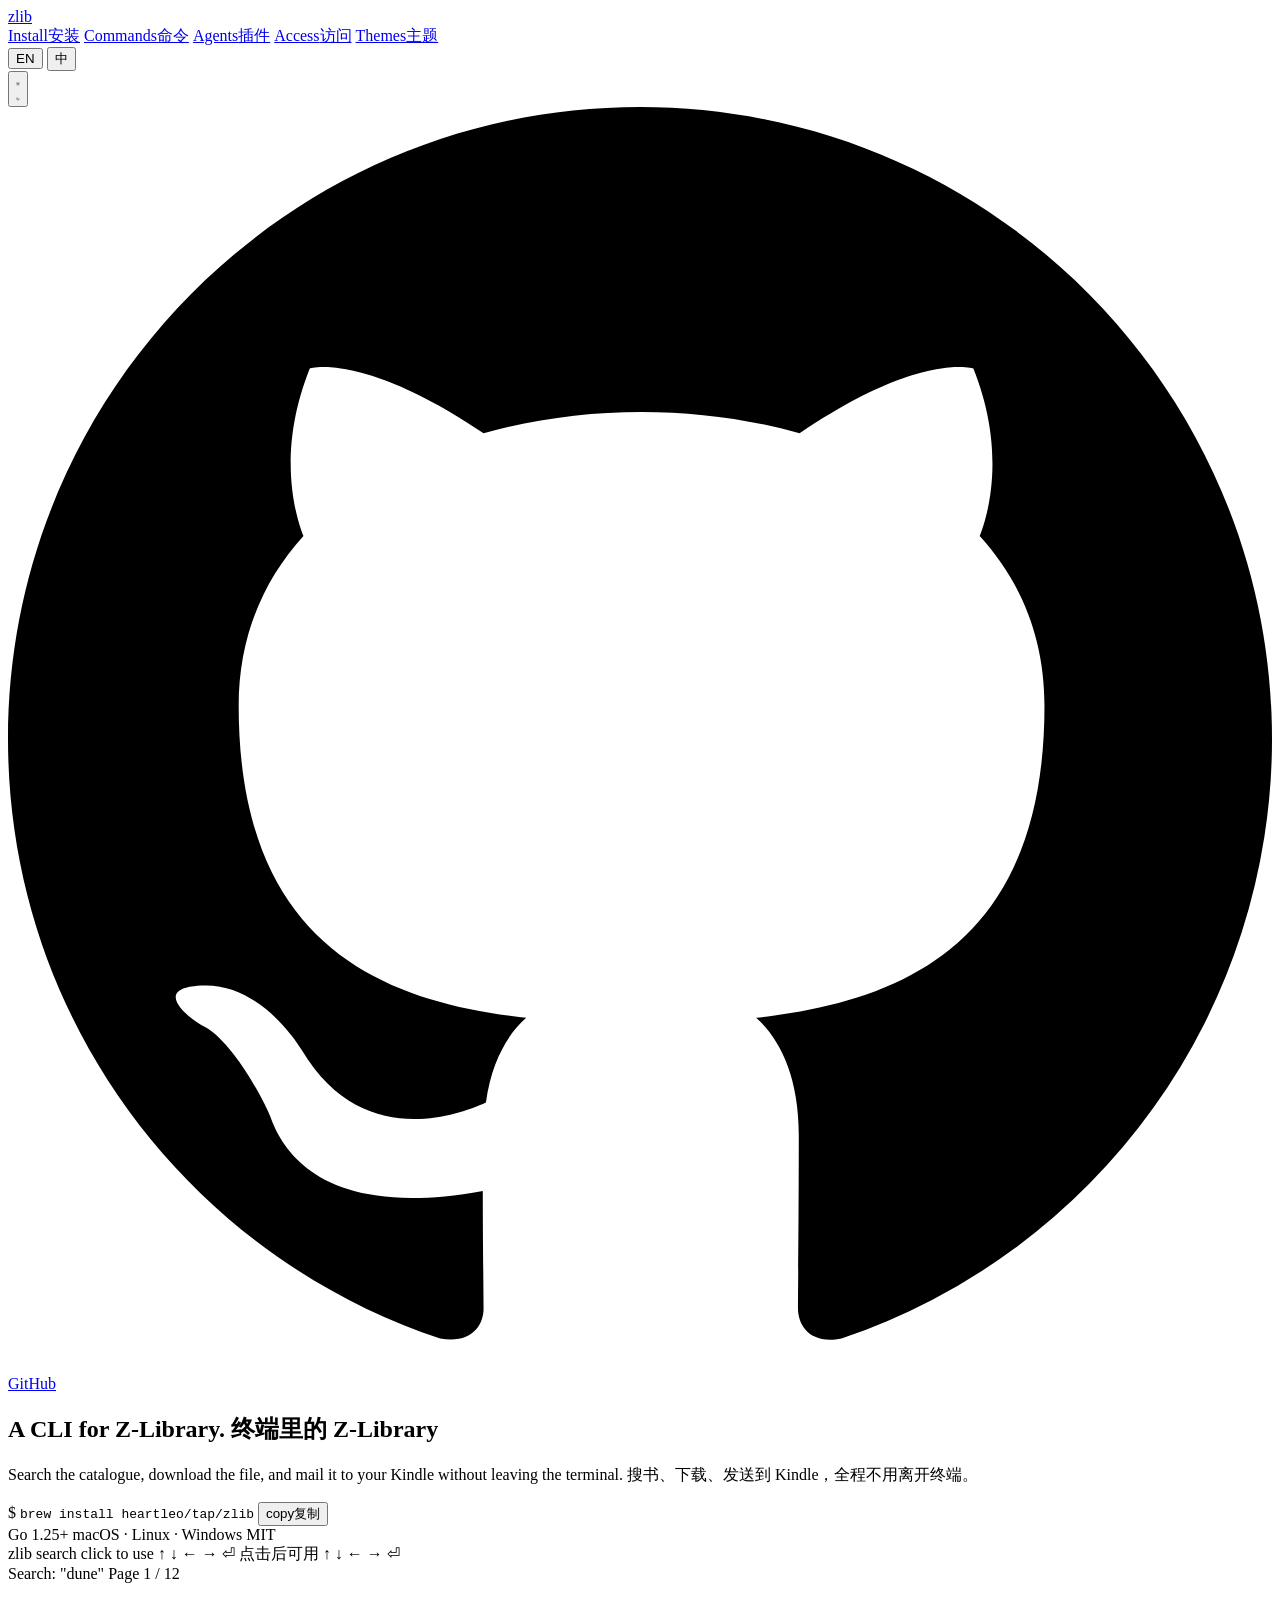
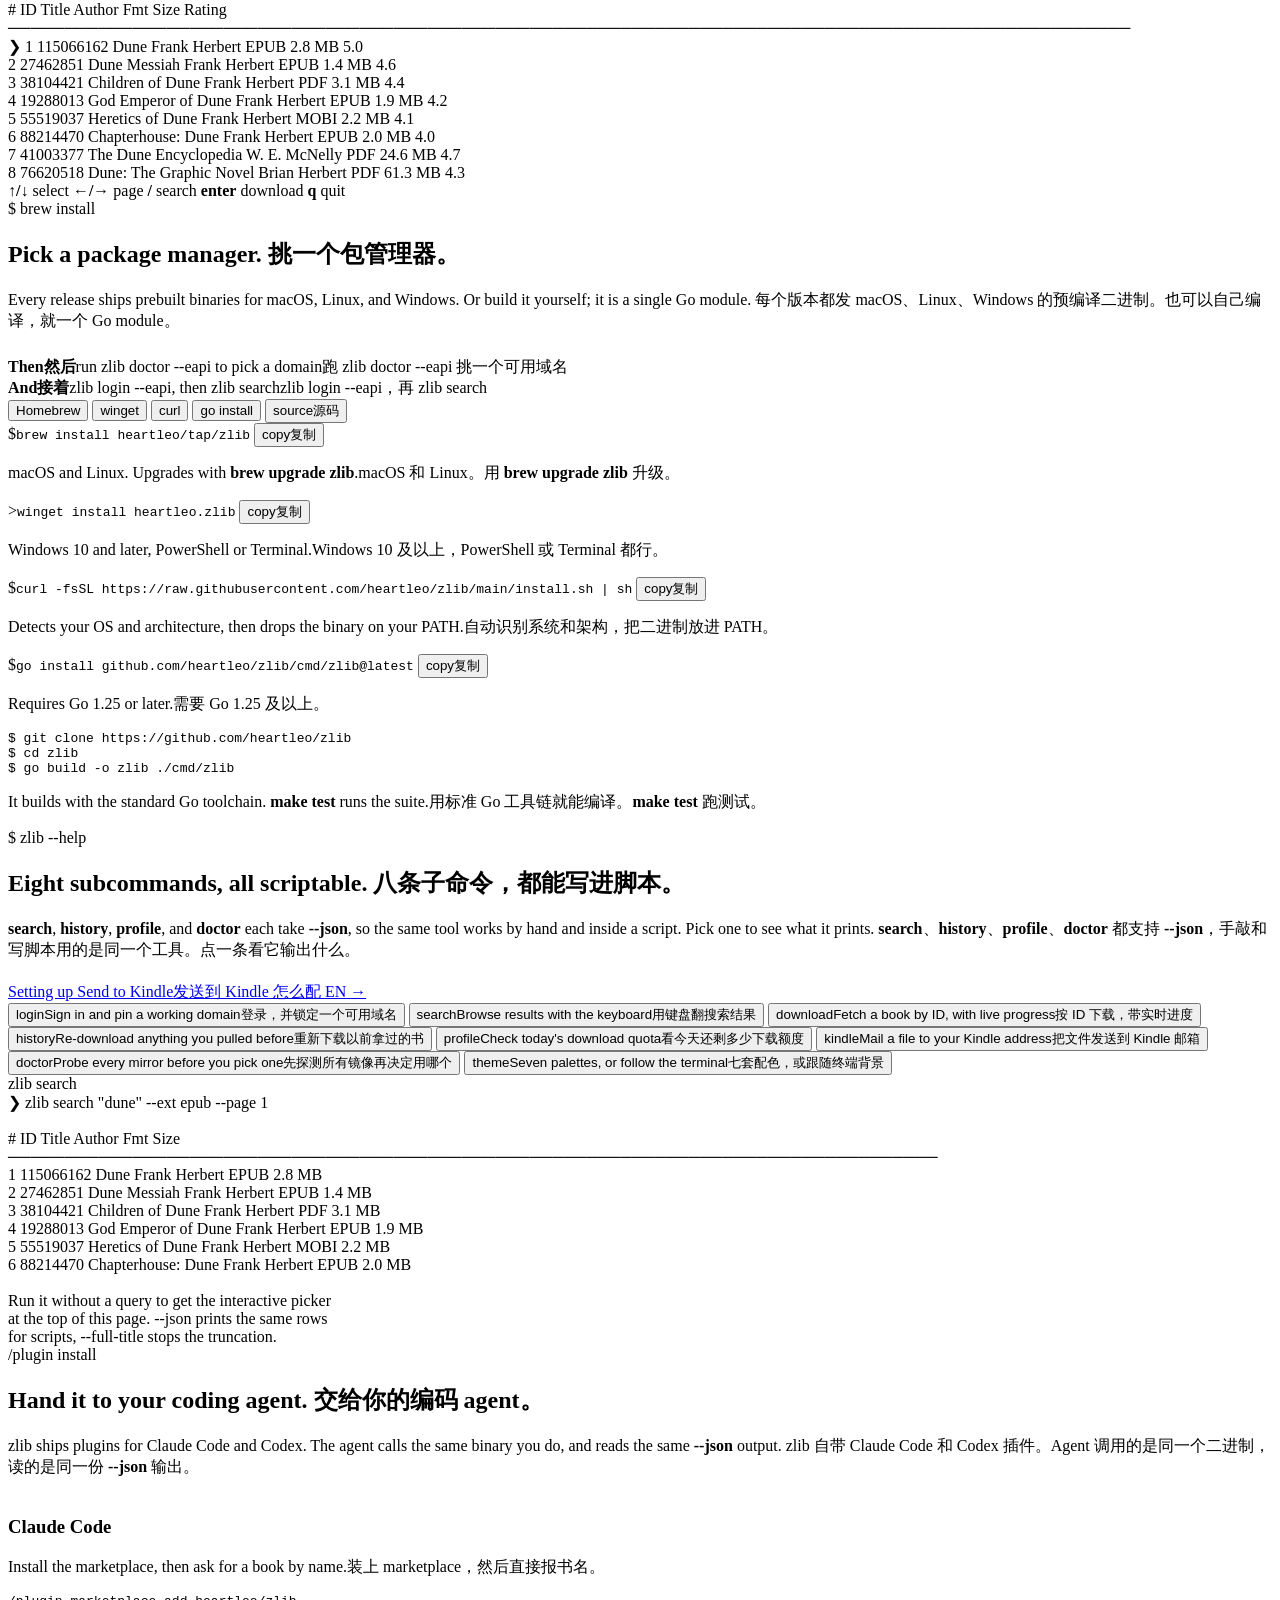
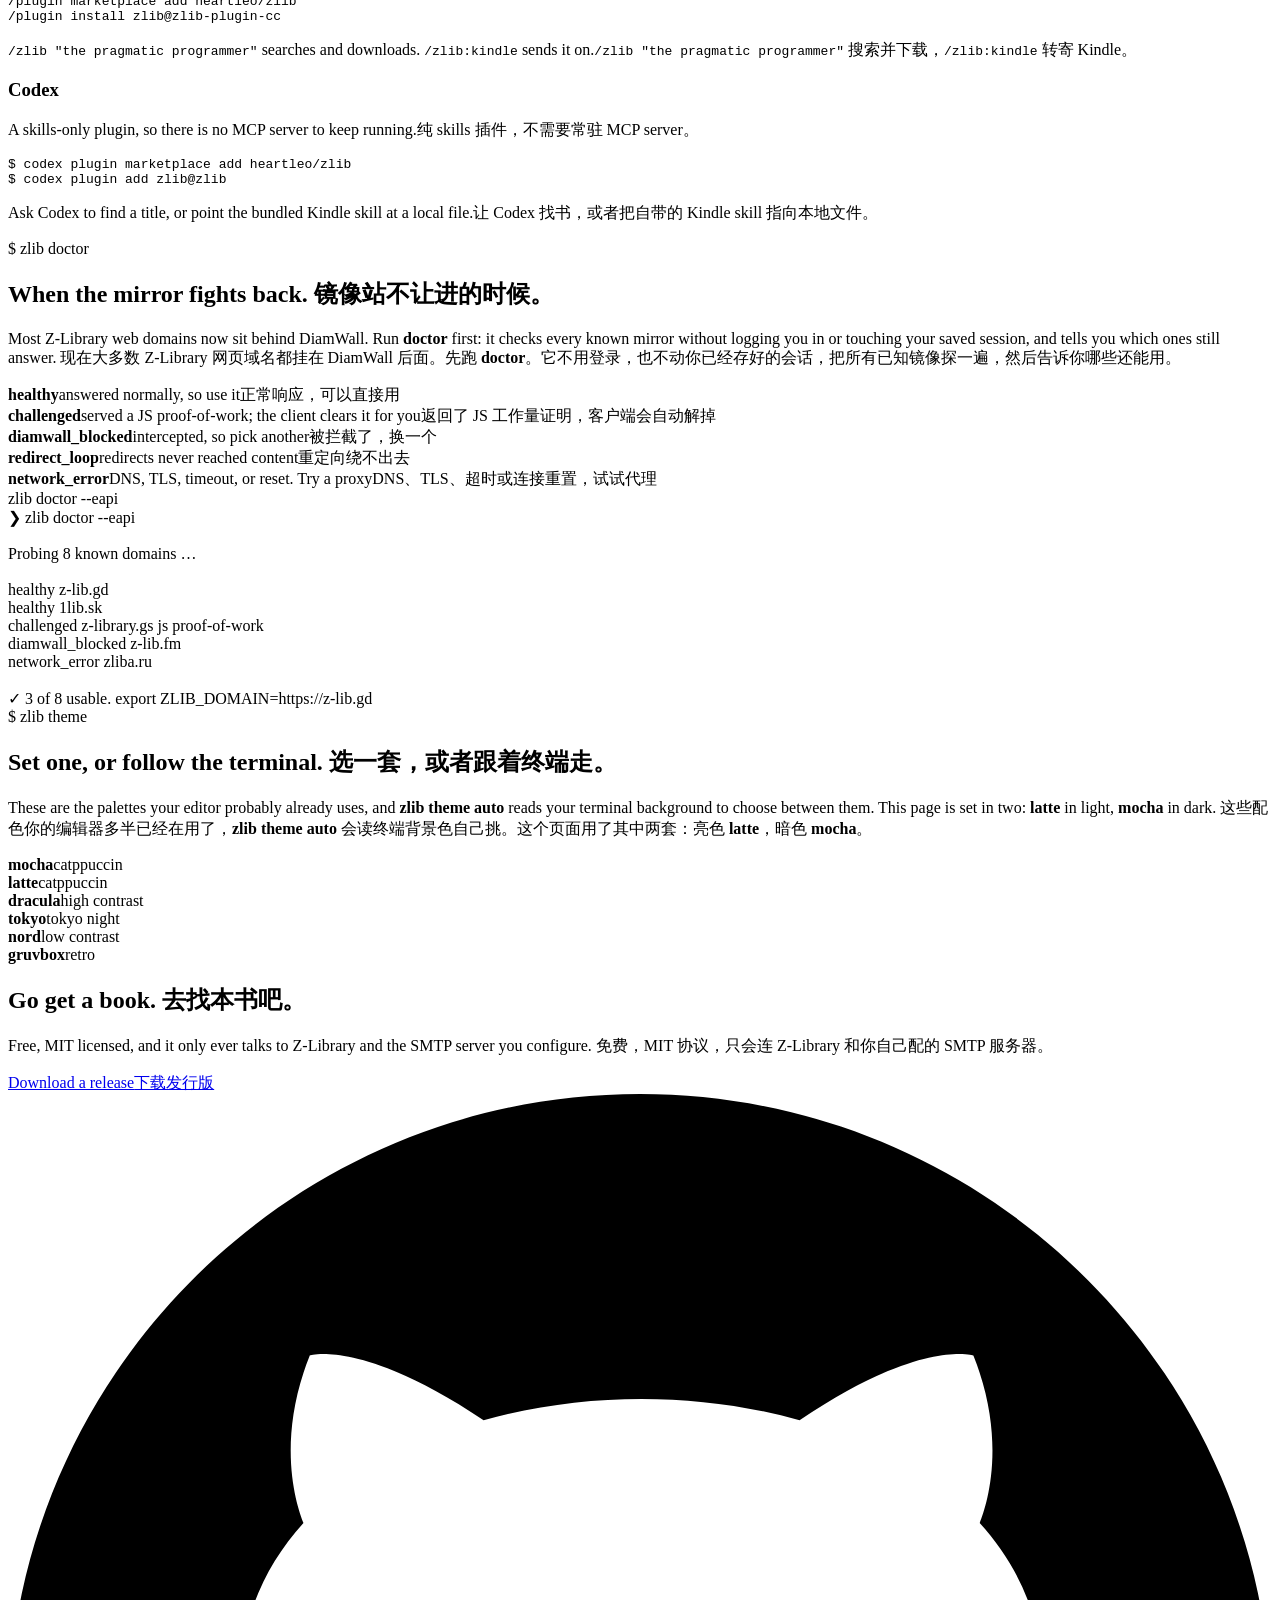
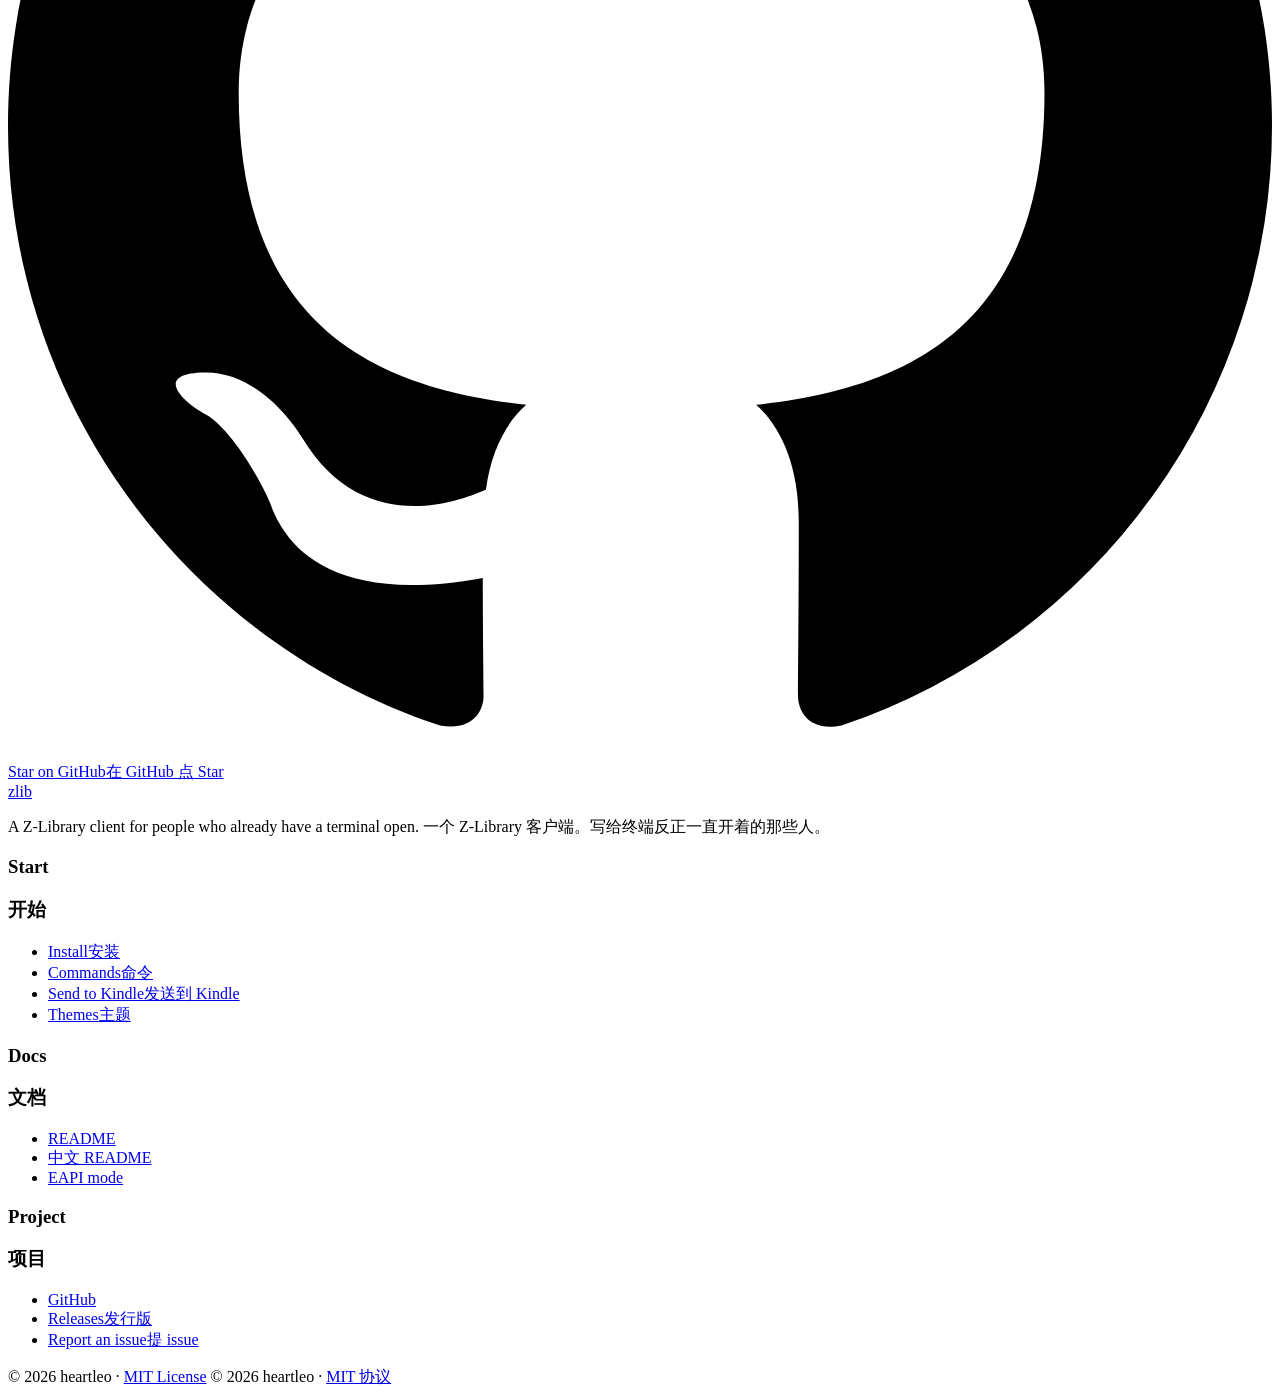
==== site/index.html @ 652c81fa "feat: add landing page and deployment" ====
<!doctype html>
<html lang="en" data-theme="mocha" data-lang="en">
<head>
<meta charset="utf-8">
<meta name="viewport" content="width=device-width, initial-scale=1, viewport-fit=cover">
<title>zlib — a Z-Library CLI for your terminal and AI agents</title>
<meta name="description" content="Search, download, and send books to Kindle from the terminal. An open-source Z-Library client with plugins for Claude Code and Codex.">
<meta name="robots" content="index, follow, max-image-preview:large">
<link rel="canonical" href="https://zlib.heartleo.dev/">
<link rel="alternate" hreflang="en" href="https://zlib.heartleo.dev/">
<link rel="alternate" hreflang="zh-Hans" href="https://zlib.heartleo.dev/zh/">
<link rel="alternate" hreflang="x-default" href="https://zlib.heartleo.dev/">
<meta property="og:type" content="website">
<meta property="og:url" content="https://zlib.heartleo.dev/">
<meta property="og:title" content="zlib — a Z-Library CLI for your terminal and AI agents">
<meta property="og:description" content="Search, download, and send books to Kindle from the terminal, or hand the same binary to Claude Code or Codex.">
<meta property="og:site_name" content="zlib">
<meta property="og:locale" content="en_US">
<meta property="og:locale:alternate" content="zh_CN">
<meta property="og:image" content="https://zlib.heartleo.dev/og.png">
<meta property="og:image:width" content="1200">
<meta property="og:image:height" content="630">
<meta property="og:image:alt" content="zlib, a CLI for Z-Library, showing its interactive search picker in a terminal.">
<meta name="twitter:card" content="summary_large_image">
<meta name="twitter:image" content="https://zlib.heartleo.dev/og.png">
<meta name="theme-color" content="#eff1f5" media="(prefers-color-scheme: light)">
<meta name="theme-color" content="#1e1e2e" media="(prefers-color-scheme: dark)">
<link rel="icon" href="/favicon.svg" type="image/svg+xml">
<script type="application/ld+json">
{
  "@context": "https://schema.org",
  "@type": "SoftwareApplication",
  "name": "zlib",
  "description": "A command-line client for Z-Library. Search the catalogue, download books, and mail them to a Kindle address from the terminal, or drive the same binary from an AI coding agent through the bundled Claude Code and Codex plugins.",
  "url": "https://zlib.heartleo.dev/",
  "applicationCategory": "UtilitiesApplication",
  "applicationSubCategory": "Command Line Utility",
  "operatingSystem": "macOS, Linux, Windows",
  "softwareRequirements": "Go 1.25 or later when building from source",
  "downloadUrl": "https://github.com/heartleo/zlib/releases",
  "codeRepository": "https://github.com/heartleo/zlib",
  "programmingLanguage": "Go",
  "license": "https://github.com/heartleo/zlib/blob/main/LICENSE",
  "isAccessibleForFree": true,
  "offers": { "@type": "Offer", "price": "0", "priceCurrency": "USD" },
  "author": { "@type": "Person", "name": "heartleo", "url": "https://github.com/heartleo" },
  "screenshot": "https://zlib.heartleo.dev/og.png"
}
</script>
<link rel="preconnect" href="https://fonts.googleapis.com">
<link rel="preconnect" href="https://fonts.gstatic.com" crossorigin>
<link href="https://fonts.googleapis.com/css2?family=Literata:opsz,wght@7..72,300;7..72,400;7..72,500;7..72,600;7..72,700&family=JetBrains+Mono:wght@400;500;700&display=swap" rel="stylesheet">
<link rel="stylesheet" href="/style.css">
</head>
<body>

<!-- ── nav ─────────────────────────────────────────────────── -->
<header class="nav">
  <div class="wrap nav-in">
    <a class="brand" href="/">zlib<span class="caret" aria-hidden="true"></span></a>
    <nav class="nav-links" aria-label="Sections">
      <a href="#install" data-i18n="en">Install</a><a href="#install" data-i18n="zh">安装</a>
      <a href="#commands" data-i18n="en">Commands</a><a href="#commands" data-i18n="zh">命令</a>
      <a href="#agents" data-i18n="en">Agents</a><a href="#agents" data-i18n="zh">插件</a>
      <a href="#access" data-i18n="en">Access</a><a href="#access" data-i18n="zh">访问</a>
      <a href="#themes" data-i18n="en">Themes</a><a href="#themes" data-i18n="zh">主题</a>
    </nav>
    <div class="nav-right">
      <div class="seg" role="group" aria-label="Language">
        <button type="button" data-lang-set="en" aria-pressed="true" aria-label="English">EN</button>
        <button type="button" data-lang-set="zh" aria-pressed="false" aria-label="中文">中</button>
      </div>
      <button type="button" class="iconbtn" id="themeToggle" aria-label="Switch to light theme">
        <svg class="i-sun" viewBox="0 0 24 24" fill="none" stroke="currentColor" stroke-width="1.9" stroke-linecap="round" aria-hidden="true"><circle cx="12" cy="12" r="4.2"/><path d="M12 2.6v2.2M12 19.2v2.2M4.05 4.05l1.56 1.56M18.39 18.39l1.56 1.56M2.6 12h2.2M19.2 12h2.2M4.05 19.95l1.56-1.56M18.39 5.61l1.56-1.56"/></svg>
        <svg class="i-moon" viewBox="0 0 24 24" fill="none" stroke="currentColor" stroke-width="1.9" stroke-linecap="round" stroke-linejoin="round" aria-hidden="true"><path d="M20.4 13.6A8.4 8.4 0 1 1 10.4 3.6a6.6 6.6 0 0 0 10 10Z"/></svg>
      </button>
      <a class="ghlink" href="https://github.com/heartleo/zlib" target="_blank" rel="noopener" aria-label="zlib on GitHub">
        <svg viewBox="0 0 16 16" aria-hidden="true"><path d="M8 0C3.58 0 0 3.58 0 8c0 3.54 2.29 6.53 5.47 7.59.4.07.55-.17.55-.38 0-.19-.01-.82-.01-1.49-2.01.37-2.53-.49-2.69-.94-.09-.23-.48-.94-.82-1.13-.28-.15-.68-.52-.01-.53.63-.01 1.08.58 1.23.82.72 1.21 1.87.87 2.33.66.07-.52.28-.87.51-1.07-1.78-.2-3.64-.89-3.64-3.95 0-.87.31-1.59.82-2.15-.08-.2-.36-1.02.08-2.12 0 0 .67-.21 2.2.82.64-.18 1.32-.27 2-.27s1.36.09 2 .27c1.53-1.04 2.2-.82 2.2-.82.44 1.1.16 1.92.08 2.12.51.56.82 1.27.82 2.15 0 3.07-1.87 3.75-3.65 3.95.29.25.54.73.54 1.48 0 1.07-.01 1.93-.01 2.2 0 .21.15.46.55.38A8.01 8.01 0 0 0 16 8c0-4.42-3.58-8-8-8z"/></svg>
        <span class="cnt">GitHub</span>
      </a>
    </div>
  </div>
</header>

<main>

<!-- ── hero ────────────────────────────────────────────────── -->
<section class="wrap hero">
  <div class="hero-grid">
    <div>
      <h1>
        <span data-i18n="en">A CLI for <span class="z">Z&#8209;Library</span>.</span>
        <span data-i18n="zh">终端里的 <span class="z">Z&#8209;Library</span></span>
      </h1>
      <p class="sub">
        <span data-i18n="en">Search the catalogue, download the file, and mail it to your Kindle without leaving the terminal.</span>
        <span data-i18n="zh">搜书、下载、发送到 Kindle，全程不用离开终端。</span>
      </p>

      <div class="cmdline">
        <span class="p" aria-hidden="true">$</span>
        <code id="heroCmd">brew install heartleo/tap/zlib</code>
        <button class="copy" type="button" data-copy="brew install heartleo/tap/zlib">
          <span data-i18n="en">copy</span><span data-i18n="zh">复制</span>
        </button>
      </div>

      <div class="meta">
        <span><i></i>Go 1.25+</span>
        <span><i></i>macOS · Linux · Windows</span>
        <span><i></i>MIT</span>
      </div>
    </div>

    <!-- signature: a working replica of `zlib search` -->
    <div class="term" id="picker" tabindex="0" role="application"
         aria-label="Interactive replica of the zlib search picker. Use arrow keys to browse, Enter to download.">
      <div class="term-bar">
        <span class="dot" style="background:var(--t-red)"></span>
        <span class="dot" style="background:var(--t-yellow)"></span>
        <span class="dot" style="background:var(--t-green)"></span>
        <span class="term-title">zlib search</span>
        <span class="term-hint" id="pickerHint">
          <span data-i18n="en">click to use ↑ ↓ ← → ⏎</span>
          <span data-i18n="zh">点击后可用 ↑ ↓ ← → ⏎</span>
        </span>
      </div>
      <div class="term-body">
        <div id="pickerOut"></div>
      </div>
    </div>
  </div>
</section>

<!-- ── install ─────────────────────────────────────────────── -->
<section class="wrap band" id="install">
  <div class="install-grid">
    <div>
      <div class="eyebrow">$ brew install</div>
      <h2 class="sec">
        <span data-i18n="en">Pick a package manager.</span>
        <span data-i18n="zh">挑一个包管理器。</span>
      </h2>
      <p class="lede">
        <span data-i18n="en">Every release ships prebuilt binaries for macOS, Linux, and Windows. Or build it yourself; it is a single Go module.</span>
        <span data-i18n="zh">每个版本都发 macOS、Linux、Windows 的预编译二进制。也可以自己编译，就一个 Go module。</span>
      </p>
      <div class="status-key next" style="margin-top:1.6rem">
        <div><b data-i18n="en">Then</b><b data-i18n="zh">然后</b><span data-i18n="en">run <span style="color:var(--accent)">zlib doctor --eapi</span> to pick a domain</span><span data-i18n="zh">跑 <span style="color:var(--accent)">zlib doctor --eapi</span> 挑一个可用域名</span></div>
        <div><b data-i18n="en">And</b><b data-i18n="zh">接着</b><span data-i18n="en"><span style="color:var(--accent)">zlib login --eapi</span>, then <span style="color:var(--accent)">zlib search</span></span><span data-i18n="zh"><span style="color:var(--accent)">zlib login --eapi</span>，再 <span style="color:var(--accent)">zlib search</span></span></div>
      </div>
    </div>

    <div>
      <div class="tabs" role="tablist" aria-label="Install method">
        <button type="button" role="tab" aria-selected="true" data-inst="brew">Homebrew</button>
        <button type="button" role="tab" aria-selected="false" data-inst="winget">winget</button>
        <button type="button" role="tab" aria-selected="false" data-inst="curl">curl</button>
        <button type="button" role="tab" aria-selected="false" data-inst="go">go install</button>
        <button type="button" role="tab" aria-selected="false" data-inst="src"><span data-i18n="en">source</span><span data-i18n="zh">源码</span></button>
      </div>

      <div class="pane on" data-pane="brew">
        <div class="cmdline" style="max-width:none">
          <span class="p">$</span><code>brew install heartleo/tap/zlib</code>
          <button class="copy" type="button" data-copy="brew install heartleo/tap/zlib"><span data-i18n="en">copy</span><span data-i18n="zh">复制</span></button>
        </div>
        <p class="note"><span data-i18n="en">macOS and Linux. Upgrades with <b>brew upgrade zlib</b>.</span><span data-i18n="zh">macOS 和 Linux。用 <b>brew upgrade zlib</b> 升级。</span></p>
      </div>
      <div class="pane" data-pane="winget">
        <div class="cmdline" style="max-width:none">
          <span class="p">&gt;</span><code>winget install heartleo.zlib</code>
          <button class="copy" type="button" data-copy="winget install heartleo.zlib"><span data-i18n="en">copy</span><span data-i18n="zh">复制</span></button>
        </div>
        <p class="note"><span data-i18n="en">Windows 10 and later, PowerShell or Terminal.</span><span data-i18n="zh">Windows 10 及以上，PowerShell 或 Terminal 都行。</span></p>
      </div>
      <div class="pane" data-pane="curl">
        <div class="cmdline" style="max-width:none">
          <span class="p">$</span><code>curl -fsSL https://raw.githubusercontent.com/heartleo/zlib/main/install.sh | sh</code>
          <button class="copy" type="button" data-copy="curl -fsSL https://raw.githubusercontent.com/heartleo/zlib/main/install.sh | sh"><span data-i18n="en">copy</span><span data-i18n="zh">复制</span></button>
        </div>
        <p class="note"><span data-i18n="en">Detects your OS and architecture, then drops the binary on your PATH.</span><span data-i18n="zh">自动识别系统和架构，把二进制放进 PATH。</span></p>
      </div>
      <div class="pane" data-pane="go">
        <div class="cmdline" style="max-width:none">
          <span class="p">$</span><code>go install github.com/heartleo/zlib/cmd/zlib@latest</code>
          <button class="copy" type="button" data-copy="go install github.com/heartleo/zlib/cmd/zlib@latest"><span data-i18n="en">copy</span><span data-i18n="zh">复制</span></button>
        </div>
        <p class="note"><span data-i18n="en">Requires Go 1.25 or later.</span><span data-i18n="zh">需要 Go 1.25 及以上。</span></p>
      </div>
      <div class="pane" data-pane="src">
        <div class="card" style="padding:0;box-shadow:none;border:0">
          <pre><span class="p">$</span> git clone https://github.com/heartleo/zlib
<span class="p">$</span> cd zlib
<span class="p">$</span> go build -o zlib ./cmd/zlib</pre>
        </div>
        <p class="note"><span data-i18n="en">It builds with the standard Go toolchain. <b>make test</b> runs the suite.</span><span data-i18n="zh">用标准 Go 工具链就能编译。<b>make test</b> 跑测试。</span></p>
      </div>
    </div>
  </div>
</section>

<!-- ── commands ────────────────────────────────────────────── -->
<section class="wrap band" id="commands">
  <div class="eyebrow">$ zlib --help</div>
  <h2 class="sec">
    <span data-i18n="en">Eight subcommands, all scriptable.</span>
    <span data-i18n="zh">八条子命令，都能写进脚本。</span>
  </h2>
  <p class="lede" style="margin-bottom:1.3rem">
    <span data-i18n="en"><b class="mono">search</b>, <b class="mono">history</b>, <b class="mono">profile</b>, and <b class="mono">doctor</b> each take <b class="mono">--json</b>, so the same tool works by hand and inside a script. Pick one to see what it prints.</span>
    <span data-i18n="zh"><b class="mono">search</b>、<b class="mono">history</b>、<b class="mono">profile</b>、<b class="mono">doctor</b> 都支持 <b class="mono">--json</b>，手敲和写脚本用的是同一个工具。点一条看它输出什么。</span>
  </p>
  <a class="pill-link" href="/send-to-kindle/" style="margin-bottom:2.6rem">
    <span data-i18n="en">Setting up Send to Kindle</span><span data-i18n="zh">发送到 Kindle 怎么配</span>
    <span class="en-badge" data-i18n="zh">EN</span>
    <span class="arw" aria-hidden="true">→</span>
  </a>

  <div class="cmd-grid">
    <div class="cmd-list" role="tablist" aria-label="Commands">
      <button type="button" role="tab" aria-selected="false" data-cmd="login"><span class="k">login</span><span class="d"><span data-i18n="en">Sign in and pin a working domain</span><span data-i18n="zh">登录，并锁定一个可用域名</span></span></button>
      <button type="button" role="tab" aria-selected="true" data-cmd="search"><span class="k">search</span><span class="d"><span data-i18n="en">Browse results with the keyboard</span><span data-i18n="zh">用键盘翻搜索结果</span></span></button>
      <button type="button" role="tab" aria-selected="false" data-cmd="download"><span class="k">download</span><span class="d"><span data-i18n="en">Fetch a book by ID, with live progress</span><span data-i18n="zh">按 ID 下载，带实时进度</span></span></button>
      <button type="button" role="tab" aria-selected="false" data-cmd="history"><span class="k">history</span><span class="d"><span data-i18n="en">Re-download anything you pulled before</span><span data-i18n="zh">重新下载以前拿过的书</span></span></button>
      <button type="button" role="tab" aria-selected="false" data-cmd="profile"><span class="k">profile</span><span class="d"><span data-i18n="en">Check today's download quota</span><span data-i18n="zh">看今天还剩多少下载额度</span></span></button>
      <button type="button" role="tab" aria-selected="false" data-cmd="kindle"><span class="k">kindle</span><span class="d"><span data-i18n="en">Mail a file to your Kindle address</span><span data-i18n="zh">把文件发送到 Kindle 邮箱</span></span></button>
      <button type="button" role="tab" aria-selected="false" data-cmd="doctor"><span class="k">doctor</span><span class="d"><span data-i18n="en">Probe every mirror before you pick one</span><span data-i18n="zh">先探测所有镜像再决定用哪个</span></span></button>
      <button type="button" role="tab" aria-selected="false" data-cmd="theme"><span class="k">theme</span><span class="d"><span data-i18n="en">Seven palettes, or follow the terminal</span><span data-i18n="zh">七套配色，或跟随终端背景</span></span></button>
    </div>

    <div class="term">
      <div class="term-bar">
        <span class="dot" style="background:var(--t-red)"></span>
        <span class="dot" style="background:var(--t-yellow)"></span>
        <span class="dot" style="background:var(--t-green)"></span>
        <span class="term-title" id="cmdTitle">zlib search</span>
      </div>
      <div class="term-body" id="cmdOut"></div>
    </div>
  </div>
</section>

<!-- ── agents ──────────────────────────────────────────────── -->
<section class="wrap band" id="agents">
  <div class="eyebrow">/plugin install</div>
  <h2 class="sec">
    <span data-i18n="en">Hand it to your coding agent.</span>
    <span data-i18n="zh">交给你的编码 agent。</span>
  </h2>
  <p class="lede" style="margin-bottom:2.4rem">
    <span data-i18n="en">zlib ships plugins for Claude Code and Codex. The agent calls the same binary you do, and reads the same <b class="mono">--json</b> output.</span>
    <span data-i18n="zh">zlib 自带 Claude Code 和 Codex 插件。Agent 调用的是同一个二进制，读的是同一份 <b class="mono">--json</b> 输出。</span>
  </p>
  <div class="two">
    <div class="card">
      <h3>Claude Code</h3>
      <p><span data-i18n="en">Install the marketplace, then ask for a book by name.</span><span data-i18n="zh">装上 marketplace，然后直接报书名。</span></p>
      <pre><span class="p">/</span>plugin marketplace add heartleo/zlib
<span class="p">/</span>plugin install zlib@zlib-plugin-cc</pre>
      <p class="after"><span data-i18n="en"><code>/zlib "the pragmatic programmer"</code> searches and downloads. <code>/zlib:kindle</code> sends it on.</span><span data-i18n="zh"><code>/zlib "the pragmatic programmer"</code> 搜索并下载，<code>/zlib:kindle</code> 转寄 Kindle。</span></p>
    </div>
    <div class="card">
      <h3>Codex</h3>
      <p><span data-i18n="en">A skills-only plugin, so there is no MCP server to keep running.</span><span data-i18n="zh">纯 skills 插件，不需要常驻 MCP server。</span></p>
      <pre><span class="p">$</span> codex plugin marketplace add heartleo/zlib
<span class="p">$</span> codex plugin add zlib@zlib</pre>
      <p class="after"><span data-i18n="en">Ask Codex to find a title, or point the bundled Kindle skill at a local file.</span><span data-i18n="zh">让 Codex 找书，或者把自带的 Kindle skill 指向本地文件。</span></p>
    </div>
  </div>
</section>

<!-- ── access ──────────────────────────────────────────────── -->
<section class="wrap band" id="access">
  <div class="access">
    <div>
      <div class="eyebrow">$ zlib doctor</div>
      <h2 class="sec">
        <span data-i18n="en">When the mirror fights back.</span>
        <span data-i18n="zh">镜像站不让进的时候。</span>
      </h2>
      <p class="lede">
        <span data-i18n="en">Most Z-Library web domains now sit behind DiamWall. Run <b class="mono">doctor</b> first: it checks every known mirror without logging you in or touching your saved session, and tells you which ones still answer.</span>
        <span data-i18n="zh">现在大多数 Z-Library 网页域名都挂在 DiamWall 后面。先跑 <b class="mono">doctor</b>。它不用登录，也不动你已经存好的会话，把所有已知镜像探一遍，然后告诉你哪些还能用。</span>
      </p>
      <div class="status-key">
        <div><b class="ok">healthy</b><span data-i18n="en">answered normally, so use it</span><span data-i18n="zh">正常响应，可以直接用</span></div>
        <div><b class="warn">challenged</b><span data-i18n="en">served a JS proof-of-work; the client clears it for you</span><span data-i18n="zh">返回了 JS 工作量证明，客户端会自动解掉</span></div>
        <div><b class="bad">diamwall_blocked</b><span data-i18n="en">intercepted, so pick another</span><span data-i18n="zh">被拦截了，换一个</span></div>
        <div><b class="bad">redirect_loop</b><span data-i18n="en">redirects never reached content</span><span data-i18n="zh">重定向绕不出去</span></div>
        <div><b class="bad">network_error</b><span data-i18n="en">DNS, TLS, timeout, or reset. Try a proxy</span><span data-i18n="zh">DNS、TLS、超时或连接重置，试试代理</span></div>
      </div>
    </div>
    <div class="term">
      <div class="term-bar">
        <span class="dot" style="background:var(--t-red)"></span>
        <span class="dot" style="background:var(--t-yellow)"></span>
        <span class="dot" style="background:var(--t-green)"></span>
        <span class="term-title">zlib doctor --eapi</span>
      </div>
      <div class="term-body" id="doctorOut"></div>
    </div>
  </div>
</section>

<!-- ── themes ──────────────────────────────────────────────── -->
<section class="wrap band" id="themes">
  <div class="eyebrow">$ zlib theme</div>
  <h2 class="sec">
    <span data-i18n="en">Set one, or follow the terminal.</span>
    <span data-i18n="zh">选一套，或者跟着终端走。</span>
  </h2>
  <p class="lede">
    <span data-i18n="en">These are the palettes your editor probably already uses, and <b class="mono">zlib theme auto</b> reads your terminal background to choose between them. This page is set in two: <b class="mono">latte</b> in light, <b class="mono">mocha</b> in dark.</span>
    <span data-i18n="zh">这些配色你的编辑器多半已经在用了，<b class="mono">zlib theme auto</b> 会读终端背景色自己挑。这个页面用了其中两套：亮色 <b class="mono">latte</b>，暗色 <b class="mono">mocha</b>。</span>
  </p>
  <div class="swatches" id="swatches"></div>
</section>

</main>

<!-- ── cta ─────────────────────────────────────────────────── -->
<section class="wrap cta">
  <h2>
    <span data-i18n="en">Go get a book.</span>
    <span data-i18n="zh">去找本书吧。</span>
  </h2>
  <p>
    <span data-i18n="en">Free, MIT licensed, and it only ever talks to Z-Library and the SMTP server you configure.</span>
    <span data-i18n="zh">免费，MIT 协议，只会连 Z-Library 和你自己配的 SMTP 服务器。</span>
  </p>
  <div class="btns">
    <a class="btn pri" href="https://github.com/heartleo/zlib/releases/latest" target="_blank" rel="noopener">
      <span data-i18n="en">Download a release</span><span data-i18n="zh">下载发行版</span>
    </a>
    <a class="btn" href="https://github.com/heartleo/zlib" target="_blank" rel="noopener">
      <svg viewBox="0 0 16 16" aria-hidden="true"><path d="M8 0C3.58 0 0 3.58 0 8c0 3.54 2.29 6.53 5.47 7.59.4.07.55-.17.55-.38 0-.19-.01-.82-.01-1.49-2.01.37-2.53-.49-2.69-.94-.09-.23-.48-.94-.82-1.13-.28-.15-.68-.52-.01-.53.63-.01 1.08.58 1.23.82.72 1.21 1.87.87 2.33.66.07-.52.28-.87.51-1.07-1.78-.2-3.64-.89-3.64-3.95 0-.87.31-1.59.82-2.15-.08-.2-.36-1.02.08-2.12 0 0 .67-.21 2.2.82.64-.18 1.32-.27 2-.27s1.36.09 2 .27c1.53-1.04 2.2-.82 2.2-.82.44 1.1.16 1.92.08 2.12.51.56.82 1.27.82 2.15 0 3.07-1.87 3.75-3.65 3.95.29.25.54.73.54 1.48 0 1.07-.01 1.93-.01 2.2 0 .21.15.46.55.38A8.01 8.01 0 0 0 16 8c0-4.42-3.58-8-8-8z"/></svg>
      <span data-i18n="en">Star on GitHub</span><span data-i18n="zh">在 GitHub 点 Star</span>
    </a>
  </div>
</section>

<!-- ── footer ──────────────────────────────────────────────── -->
<footer>
  <div class="wrap">
    <div class="f-grid">
      <div class="f-brand">
        <a class="brand" href="/">zlib<span class="caret" aria-hidden="true"></span></a>
        <p>
          <span data-i18n="en">A Z-Library client for people who already have a terminal open.</span>
          <span data-i18n="zh">一个 Z-Library 客户端。写给终端反正一直开着的那些人。</span>
        </p>
      </div>
      <div>
        <h3 data-i18n="en">Start</h3><h3 data-i18n="zh">开始</h3>
        <ul>
          <li><a href="#install" data-i18n="en">Install</a><a href="#install" data-i18n="zh">安装</a></li>
          <li><a href="#commands" data-i18n="en">Commands</a><a href="#commands" data-i18n="zh">命令</a></li>
          <li><a href="/send-to-kindle/" data-i18n="en">Send to Kindle</a><a href="/send-to-kindle/" data-i18n="zh">发送到 Kindle</a></li>
          <li><a href="#themes" data-i18n="en">Themes</a><a href="#themes" data-i18n="zh">主题</a></li>
        </ul>
      </div>
      <div>
        <h3 data-i18n="en">Docs</h3><h3 data-i18n="zh">文档</h3>
        <ul>
          <li><a href="https://github.com/heartleo/zlib#readme" target="_blank" rel="noopener">README</a></li>
          <li><a href="https://github.com/heartleo/zlib/blob/main/README.zh.md" target="_blank" rel="noopener">中文 README</a></li>
          <li><a href="https://github.com/heartleo/zlib/blob/main/docs/eapi.md" target="_blank" rel="noopener">EAPI mode</a></li>
        </ul>
      </div>
      <div>
        <h3 data-i18n="en">Project</h3><h3 data-i18n="zh">项目</h3>
        <ul>
          <li><a href="https://github.com/heartleo/zlib" target="_blank" rel="noopener">GitHub</a></li>
          <li><a href="https://github.com/heartleo/zlib/releases" target="_blank" rel="noopener" data-i18n="en">Releases</a><a href="https://github.com/heartleo/zlib/releases" target="_blank" rel="noopener" data-i18n="zh">发行版</a></li>
          <li><a href="https://github.com/heartleo/zlib/issues" target="_blank" rel="noopener" data-i18n="en">Report an issue</a><a href="https://github.com/heartleo/zlib/issues" target="_blank" rel="noopener" data-i18n="zh">提 issue</a></li>
        </ul>
      </div>
    </div>
    <div class="f-base">
      <span data-i18n="en">&copy; 2026 heartleo &middot; <a href="https://github.com/heartleo/zlib/blob/main/LICENSE" target="_blank" rel="noopener">MIT License</a></span>
      <span data-i18n="zh">&copy; 2026 heartleo &middot; <a href="https://github.com/heartleo/zlib/blob/main/LICENSE" target="_blank" rel="noopener">MIT 协议</a></span>
    </div>
  </div>
</footer>

<script>
(() => {
  "use strict";

  const $  = (s, r = document) => r.querySelector(s);
  const $$ = (s, r = document) => [...r.querySelectorAll(s)];
  const esc = s => String(s).replace(/[&<>]/g, c => ({ "&": "&amp;", "<": "&lt;", ">": "&gt;" }[c]));
  const reduced = matchMedia("(prefers-reduced-motion: reduce)").matches;

  /* ── preferences ─────────────────────────────────────── */
  const root = document.documentElement;

  const setTheme = t => {
    root.dataset.theme = t;
    try { localStorage.setItem("zlib.theme", t); } catch {}
    const tb = $("#themeToggle");
    if (tb) tb.setAttribute("aria-label", t === "mocha" ? "Switch to light theme" : "Switch to dark theme");
  };
  const setLang = l => {
    root.dataset.lang = l;
    root.setAttribute("lang", l === "zh" ? "zh-Hans" : "en");
    try { localStorage.setItem("zlib.lang", l); } catch {}
    $$("[data-lang-set]").forEach(b => b.setAttribute("aria-pressed", String(b.dataset.langSet === l)));
  };

  let savedTheme, savedLang;
  try { savedTheme = localStorage.getItem("zlib.theme"); savedLang = localStorage.getItem("zlib.lang"); } catch {}
  setTheme(savedTheme || (matchMedia("(prefers-color-scheme: light)").matches ? "latte" : "mocha"));
  setLang(savedLang || ((navigator.language || "en").toLowerCase().startsWith("zh") ? "zh" : "en"));

  $("#themeToggle").addEventListener("click", () =>
    setTheme(root.dataset.theme === "mocha" ? "latte" : "mocha"));
  $$("[data-lang-set]").forEach(b => b.addEventListener("click", () => setLang(b.dataset.langSet)));

  /* ── copy buttons ────────────────────────────────────── */
  document.addEventListener("click", async e => {
    const b = e.target.closest("[data-copy]");
    if (!b) return;
    try {
      await navigator.clipboard.writeText(b.dataset.copy);
      b.dataset.done = "1";
      setTimeout(() => delete b.dataset.done, 1400);
    } catch {}
  });

  /* ── install tabs ────────────────────────────────────── */
  $$("[data-inst]").forEach(b => b.addEventListener("click", () => {
    const k = b.dataset.inst;
    $$("[data-inst]").forEach(x => x.setAttribute("aria-selected", String(x.dataset.inst === k)));
    $$("[data-pane]").forEach(p => p.classList.toggle("on", p.dataset.pane === k));
  }));

  /* ── text helpers, matching the CLI's column widths ──── */
  const trunc = (s, n) => (s.length > n ? s.slice(0, n) : s);
  const padR  = (s, n) => trunc(s, n).padEnd(n, " ");
  const padL  = (s, n) => trunc(s, n).padStart(n, " ");
  const G     = '<span class="gap"> </span>';

  /* ── hero: a replica of `zlib search` ────────────────── */
  const PAGES = [
    [
      ["115066162", "Dune",                       "Frank Herbert",   "EPUB",  "2.8 MB", "5.0"],
      ["27462851",  "Dune Messiah",               "Frank Herbert",   "EPUB",  "1.4 MB", "4.6"],
      ["38104421",  "Children of Dune",           "Frank Herbert",   "PDF",   "3.1 MB", "4.4"],
      ["19288013",  "God Emperor of Dune",        "Frank Herbert",   "EPUB",  "1.9 MB", "4.2"],
      ["55519037",  "Heretics of Dune",           "Frank Herbert",   "MOBI",  "2.2 MB", "4.1"],
      ["88214470",  "Chapterhouse: Dune",         "Frank Herbert",   "EPUB",  "2.0 MB", "4.0"],
      ["41003377",  "The Dune Encyclopedia",      "W. E. McNelly",   "PDF",  "24.6 MB", "4.7"],
      ["76620518",  "Dune: The Graphic Novel",    "Brian Herbert",   "PDF",  "61.3 MB", "4.3"]
    ],
    [
      ["90135520",  "The Road to Dune",           "Frank Herbert",   "EPUB",  "1.6 MB", "4.0"],
      ["62884051",  "Sisterhood of Dune",         "Brian Herbert",   "EPUB",  "2.4 MB", "3.9"],
      ["11390745",  "Mentats of Dune",            "Brian Herbert",   "EPUB",  "2.3 MB", "3.8"],
      ["47712806",  "Navigators of Dune",         "Brian Herbert",   "EPUB",  "2.5 MB", "3.8"],
      ["30948117",  "Dune: House Atreides",       "Brian Herbert",   "PDF",   "4.8 MB", "4.1"],
      ["88230948",  "Dune: House Harkonnen",      "Brian Herbert",   "PDF",   "4.6 MB", "4.0"],
      ["71204458",  "Dune: House Corrino",        "Brian Herbert",   "EPUB",  "2.7 MB", "4.0"],
      ["55190322",  "Paul of Dune",               "Brian Herbert",   "EPUB",  "2.6 MB", "3.9"]
    ]
  ];
  const TOTAL_PAGES = 12;
  const fmtClass = f => ({ EPUB: "f-epub", PDF: "f-pdf", MOBI: "f-mobi", FB2: "f-fb2" }[f] || "ti");

  const picker = $("#picker");
  const out    = $("#pickerOut");
  let page = 0, cur = 0, busy = false, timer = null;

  function head() {
    return (
      '<div>  <span class="mauve">Search:</span> <span class="q">"dune"</span>' +
      '  <span class="muted">Page ' + (page + 1) + " / " + TOTAL_PAGES + "</span></div><div>&nbsp;</div>"
    );
  }

  function table() {
    let h =
      '<div class="row hdr"><span class="c-cur"> </span><span class="c-num">' + padR("#", 2) + "</span>" + G +
      '<span class="c-id">'    + padR("ID", 10)     + "</span>" + G +
      '<span class="c-title">' + padR("Title", 40)  + "</span>" + G +
      '<span class="c-auth">'  + padR("Author", 15) + "</span>" + G +
      '<span class="c-fmt">'   + padR("Fmt", 4)     + "</span>" + G +
      '<span class="c-size">'  + padL("Size", 10)   + "</span>" + G +
      '<span class="c-rate">'  + padL("Rating", 6)  + "</span></div>" +
      '<div class="sep">  ' + "─".repeat(99) + "</div>";

    PAGES[page].forEach((b, i) => {
      const on = i === cur;
      h +=
        '<div class="row' + (on ? " on" : "") + '">' +
        '<span class="c-cur">' + (on ? "❯ " : "  ") + "</span>" +
        '<span class="c-num n">'  + padR(String(i + 1), 2) + "</span>" + G +
        '<span class="c-id id">'  + padR(b[0], 10)         + "</span>" + G +
        '<span class="c-title ti">' + esc(padR(b[1], 40))  + "</span>" + G +
        '<span class="c-auth au">'  + esc(padR(b[2], 15))  + "</span>" + G +
        '<span class="c-fmt ' + fmtClass(b[3]) + '">' + padR(b[3], 4) + "</span>" + G +
        '<span class="c-size sz">' + padL(b[4], 10) + "</span>" + G +
        '<span class="c-rate ra">' + padL(b[5], 6)  + "</span></div>";
    });

    h +=
      '<div class="help">  <b>↑/↓</b> select  <b>←/→</b> page  <b>/</b> search' +
      "  <b>enter</b> download  <b>q</b> quit</div>";
    return h;
  }

  const render = () => { out.innerHTML = head() + table(); };

  /* Enter runs the same thing the CLI does: fetch, with a progress bar. */
  function download() {
    if (busy) return;
    busy = true;
    stopDemo();
    const b = PAGES[page][cur];
    const file = b[1].toLowerCase().replace(/[^a-z0-9]+/g, "-").replace(/^-|-$/g, "") + "." + b[3].toLowerCase();
    const total = parseFloat(b[4]);
    const width = 34;
    let pct = 0;

    const frame = () => {
      const done = Math.round((pct / 100) * width);
      out.innerHTML =
        '<div><span class="mauve">❯</span> <span class="title">zlib download ' + b[0] + "</span></div>" +
        "<div>&nbsp;</div>" +
        '<div>  <span class="muted">' + esc(b[1]) + "</span></div>" +
        '<div>  <span class="bar">' + "█".repeat(done) + "<s>" + "░".repeat(width - done) + "</s></span>" +
        '  <span class="title">' + String(pct).padStart(3) + "%</span>" +
        '  <span class="muted">' + (total * pct / 100).toFixed(1) + " / " + b[4] + "</span></div>" +
        "<div>&nbsp;</div>" +
        (pct >= 100
          ? '<div>  <span class="green">✓</span> <span class="title">' + file + "</span></div>" +
            '<div>  <span class="muted">saved to ./' + file + "</span></div>"
          : '<div>  <span class="muted">press ctrl+c to cancel</span></div><div>&nbsp;</div>');
    };

    frame();
    const step = () => {
      pct = Math.min(100, pct + (reduced ? 100 : 3 + Math.random() * 9));
      pct = Math.round(pct);
      frame();
      if (pct < 100) setTimeout(step, reduced ? 0 : 55);
      else setTimeout(() => { busy = false; render(); startDemo(); }, 1900);
    };
    setTimeout(step, reduced ? 0 : 220);
  }

  const rows = () => PAGES[page].length;

  picker.addEventListener("keydown", e => {
    if (busy) return;
    const k = e.key;
    if (k === "ArrowDown" || k === "j")      { cur = (cur + 1) % rows(); }
    else if (k === "ArrowUp" || k === "k")   { cur = (cur - 1 + rows()) % rows(); }
    else if (k === "ArrowRight" || k === "l"){ page = (page + 1) % PAGES.length; cur = 0; }
    else if (k === "ArrowLeft"  || k === "h"){ page = (page - 1 + PAGES.length) % PAGES.length; cur = 0; }
    else if (k === "Enter")                  { download(); e.preventDefault(); return; }
    else if (k === "q" || k === "Escape")    { picker.blur(); return; }
    else return;
    e.preventDefault();
    render();
  });

  /* idle demo: drift the cursor so the page isn't dead, stop the moment
     someone takes over with the keyboard or the pointer */
  function startDemo() {
    if (reduced || timer || busy) return;
    timer = setInterval(() => {
      cur = (cur + 1) % rows();
      if (cur === 0) page = (page + 1) % PAGES.length;
      render();
    }, 2400);
  }
  function stopDemo() { clearInterval(timer); timer = null; }

  picker.addEventListener("focus", stopDemo);
  picker.addEventListener("pointerenter", stopDemo);
  picker.addEventListener("blur", startDemo);
  picker.addEventListener("pointerleave", () => { if (document.activeElement !== picker) startDemo(); });
  picker.addEventListener("click", () => picker.focus());

  render();
  new IntersectionObserver(es => es.forEach(en => en.isIntersecting ? startDemo() : stopDemo()), { threshold: .25 })
    .observe(picker);

  /* ── commands: one terminal, eight transcripts ───────── */
  const L = (cls, s) => '<div><span class="' + cls + '">' + s + "</span></div>";
  const P = s => '<div><span class="mauve">❯</span> <span class="title">' + s + "</span></div>";
  const BLANK = "<div>&nbsp;</div>";

  const TRANSCRIPTS = {
    login: P("zlib login --eapi --domain https://z-lib.gd") + BLANK +
      L("muted", "  Checking https://z-lib.gd …") +
      '<div>  <span class="green">✓</span> <span class="muted">reachable via EAPI</span></div>' + BLANK +
      '<div>  <span class="mauve">Email</span>    <span class="title">you@example.com</span></div>' +
      '<div>  <span class="mauve">Password</span> <span class="muted">••••••••••</span></div>' + BLANK +
      '<div>  <span class="green">✓</span> <span class="title">Signed in as you@example.com</span></div>' +
      L("muted", "  session → ~/.config/zlib/session.json") + BLANK +
      L("muted", "  The password is never written to disk."),

    search: P('zlib search "dune" --ext epub --page 1') + BLANK +
      '<div class="row hdr"><span class="c-cur"> </span><span class="c-num">' + padR("#", 2) + "</span>" + G +
      '<span class="c-id">'    + padR("ID", 10)     + "</span>" + G +
      '<span class="c-title">' + padR("Title", 34)  + "</span>" + G +
      '<span class="c-auth">'  + padR("Author", 15) + "</span>" + G +
      '<span class="c-fmt">'   + padR("Fmt", 4)     + "</span>" + G +
      '<span class="c-size">'  + padL("Size", 9)    + "</span></div>" +
      '<div class="sep">  ' + "─".repeat(82) + "</div>" +
      PAGES[0].slice(0, 6).map((b, i) =>
        '<div class="row"><span class="c-cur">  </span>' +
        '<span class="c-num n">'    + padR(String(i + 1), 2) + "</span>" + G +
        '<span class="c-id id">'    + padR(b[0], 10)         + "</span>" + G +
        '<span class="c-title ti">' + esc(padR(b[1], 34))    + "</span>" + G +
        '<span class="c-auth au">'  + esc(padR(b[2], 15))    + "</span>" + G +
        '<span class="c-fmt ' + fmtClass(b[3]) + '">' + padR(b[3], 4) + "</span>" + G +
        '<span class="c-size sz">'  + padL(b[4], 9) + "</span></div>").join("") + BLANK +
      L("muted", "  Run it without a query to get the interactive picker") +
      L("muted", "  at the top of this page. --json prints the same rows") +
      L("muted", "  for scripts, --full-title stops the truncation."),

    download: P("zlib download 115066162:e9f13b --dir ./books") + BLANK +
      '<div>  <span class="muted">Dune · Frank Herbert</span></div>' +
      '<div>  <span class="bar">' + "█".repeat(34) + '</span>  <span class="title">100%</span>  <span class="muted">2.8 / 2.8 MB</span></div>' + BLANK +
      '<div>  <span class="green">✓</span> <span class="title">books/dune.epub</span></div>' + BLANK +
      L("muted", "  Ctrl+C cancels, and partial files are removed.") +
      L("muted", "  Add --send-to-kindle to mail it on as soon as it lands."),

    history: P("zlib history --format epub") + BLANK +
      '<div class="row hdr"><span class="c-cur"> </span><span class="c-num"># </span>' + G +
      '<span class="c-id">' + padR("ID", 10) + "</span>" + G +
      '<span class="c-title">' + padR("Title", 40) + "</span>" + G +
      '<span class="c-auth">' + padR("Downloaded", 15) + "</span></div>" +
      '<div class="sep">  ' + "─".repeat(74) + "</div>" +
      '<div class="row on"><span class="c-cur mauve">❯ </span><span class="c-num n">1 </span>' + G +
      '<span class="c-id id">' + padR("115066162", 10) + "</span>" + G +
      '<span class="c-title ti">' + padR("Dune", 40) + "</span>" + G +
      '<span class="c-auth au">' + padR("2 hours ago", 15) + "</span></div>" +
      '<div class="row"><span class="c-cur">  </span><span class="c-num n">2 </span>' + G +
      '<span class="c-id id">' + padR("27462851", 10) + "</span>" + G +
      '<span class="c-title ti">' + padR("Dune Messiah", 40) + "</span>" + G +
      '<span class="c-auth au">' + padR("yesterday", 15) + "</span></div>" +
      '<div class="row"><span class="c-cur">  </span><span class="c-num n">3 </span>' + G +
      '<span class="c-id id">' + padR("41003377", 10) + "</span>" + G +
      '<span class="c-title ti">' + padR("The Dune Encyclopedia", 40) + "</span>" + G +
      '<span class="c-auth au">' + padR("Mar 12", 15) + "</span></div>" + BLANK +
      L("muted", "  ↑/↓ select   ←/→ page   enter re-download"),

    profile: P("zlib profile") + BLANK +
      '<div>  <span class="mauve">Account</span>    <span class="title">you@example.com</span></div>' +
      '<div>  <span class="mauve">Plan</span>       <span class="title">Free</span></div>' +
      '<div>  <span class="mauve">Today</span>      <span class="bar">' + "█".repeat(6) + "<s>" + "░".repeat(18) + '</s></span>  <span class="title">6 / 10</span></div>' +
      '<div>  <span class="mauve">Resets</span>     <span class="muted">in 7h 41m</span></div>' + BLANK +
      L("muted", "  Turns yellow at 3 downloads left, red at 0.") +
      L("muted", "  --json prints the same numbers for your status bar."),

    kindle: P("zlib kindle send ./dune.epub") + BLANK +
      '<div>  <span class="mauve">To</span>    <span class="title">you@kindle.com</span></div>' +
      '<div>  <span class="mauve">From</span>  <span class="title">you@example.com</span></div>' +
      '<div>  <span class="mauve">SMTP</span>  <span class="muted">smtp.gmail.com:587</span></div>' + BLANK +
      '<div>  <span class="green">✓</span> <span class="title">Sent dune.epub (2.8 MB)</span></div>' + BLANK +
      L("muted", "  EPUB · PDF · MOBI · TXT · DOC · DOCX · RTF · HTML") +
      L("muted", "  The SMTP password lives in ZLIB_SMTP_PWD, never on disk."),

    doctor: P("zlib doctor --eapi") + BLANK +
      L("muted", "  Probing 8 known domains …") + BLANK +
      '<div>  <span class="green">healthy</span>           <span class="title">z-lib.gd</span></div>' +
      '<div>  <span class="green">healthy</span>           <span class="title">1lib.sk</span></div>' +
      '<div>  <span class="yellow">challenged</span>        <span class="title">z-library.gs</span>  <span class="muted">js proof-of-work</span></div>' +
      '<div>  <span class="red">diamwall_blocked</span>  <span class="muted">z-lib.fm</span></div>' +
      '<div>  <span class="red">network_error</span>     <span class="muted">zliba.ru</span></div>' + BLANK +
      '<div>  <span class="green">✓</span> <span class="title">3 of 8 usable.</span> <span class="muted">export ZLIB_DOMAIN=https://z-lib.gd</span></div>',

    theme: P("zlib theme") + BLANK +
      '<div>  <span class="mauve">Current</span>  <span class="title">auto</span> <span class="muted">→ mocha (dark terminal)</span></div>' + BLANK +
      L("muted", "  auto     follow the terminal background") +
      '<div>  <span class="mauve">mocha</span>    <span class="muted">catppuccin, dark</span></div>' +
      '<div>  <span class="mauve">latte</span>    <span class="muted">catppuccin, light</span></div>' +
      '<div>  <span class="mauve">dracula</span>  <span class="muted">high contrast</span></div>' +
      '<div>  <span class="mauve">tokyo</span>    <span class="muted">tokyo night</span></div>' +
      '<div>  <span class="mauve">nord</span>     <span class="muted">cool and low contrast</span></div>' +
      '<div>  <span class="mauve">gruvbox</span>  <span class="muted">warm and retro</span></div>' + BLANK +
      L("muted", "  zlib theme nord   sets it globally")
  };

  const cmdOut = $("#cmdOut"), cmdTitle = $("#cmdTitle");
  const showCmd = k => {
    cmdOut.innerHTML = TRANSCRIPTS[k];
    cmdTitle.textContent = "zlib " + k;
    $$("[data-cmd]").forEach(b => b.setAttribute("aria-selected", String(b.dataset.cmd === k)));
  };
  $$("[data-cmd]").forEach(b => b.addEventListener("click", () => showCmd(b.dataset.cmd)));
  showCmd("search");

  /* ── access panel ────────────────────────────────────── */
  $("#doctorOut").innerHTML = TRANSCRIPTS.doctor;

  /* ── theme swatches: the real palettes from the source ─ */
  const THEMES = [
    ["mocha",   "catppuccin",  "#1e1e2e", ["#cba6f7", "#89b4fa", "#a6e3a1", "#f9e2af", "#f38ba8"], "#b4befe", "#6c7086"],
    ["latte",   "catppuccin",  "#eff1f5", ["#8839ef", "#1e66f5", "#40a02b", "#df8e1d", "#d20f39"], "#4c4f69", "#9ca0b0"],
    ["dracula", "high contrast","#282a36", ["#bd93f9", "#8be9fd", "#50fa7b", "#f1fa8c", "#ff5555"], "#f8f8f2", "#6272a4"],
    ["tokyo",   "tokyo night", "#1a1b26", ["#7aa2f7", "#7dcfff", "#9ece6a", "#e0af68", "#f7768e"], "#a9b1d6", "#565f89"],
    ["nord",    "low contrast","#2e3440", ["#81a1c1", "#88c0d0", "#a3be8c", "#ebcb8b", "#bf616a"], "#eceff4", "#4c566a"],
    ["gruvbox", "retro",       "#282828", ["#fe8019", "#83a598", "#b8bb26", "#fabd2f", "#fb4934"], "#ebdbb2", "#928374"]
  ];
  $("#swatches").innerHTML = THEMES.map(([name, note, bg, cols, fg, mut]) =>
    '<div class="sw"><div class="top" style="background:' + bg + '">' +
      '<div class="strp">' + cols.map(c => '<i style="background:' + c + '"></i>').join("") + "</div>" +
      '<div class="line" style="background:' + fg + ';width:82%"></div>' +
      '<div class="line" style="background:' + mut + ';width:64%"></div>' +
      '<div class="line" style="background:' + mut + ';width:73%"></div>' +
      '<div class="line" style="background:' + cols[0] + ';width:38%;margin-bottom:0"></div>' +
    "</div>" +
    '<div class="foot"><b>' + name + "</b><span>" + note + "</span></div></div>"
  ).join("");
})();
</script>
</body>
</html>
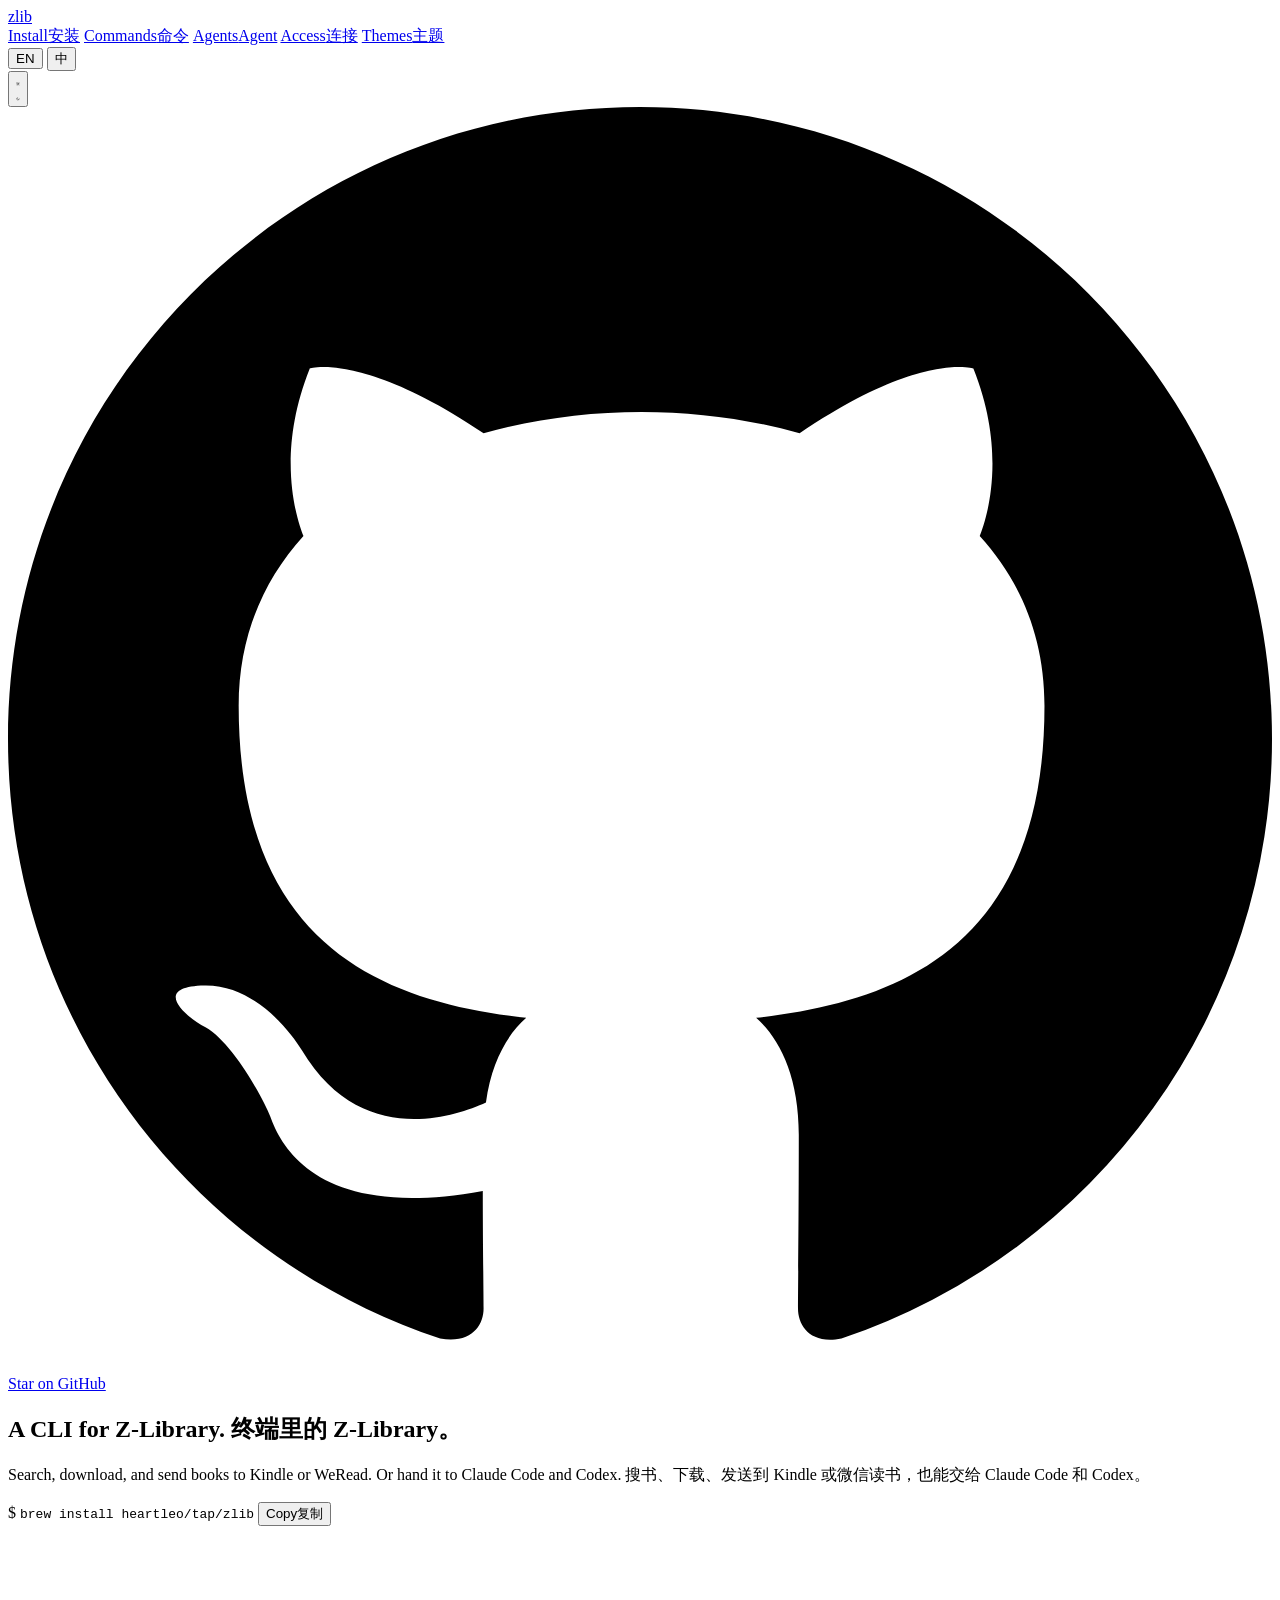
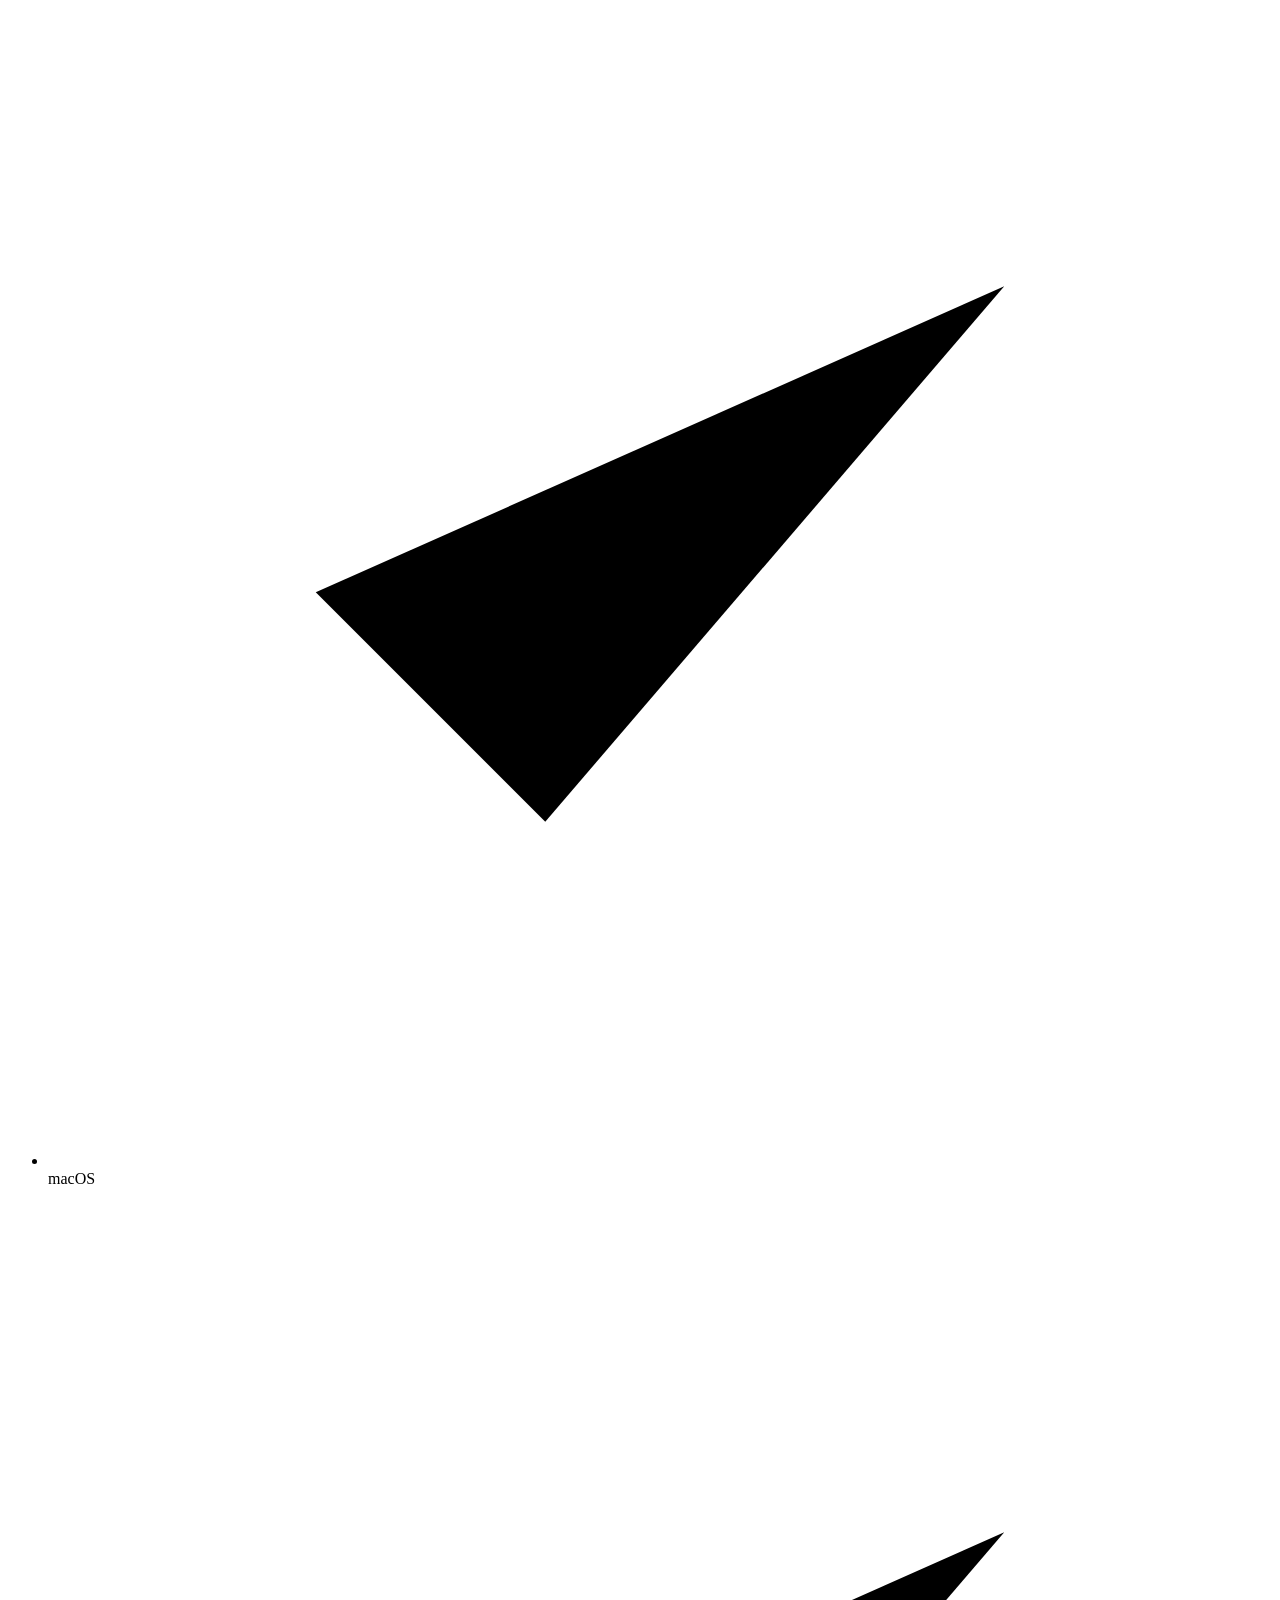
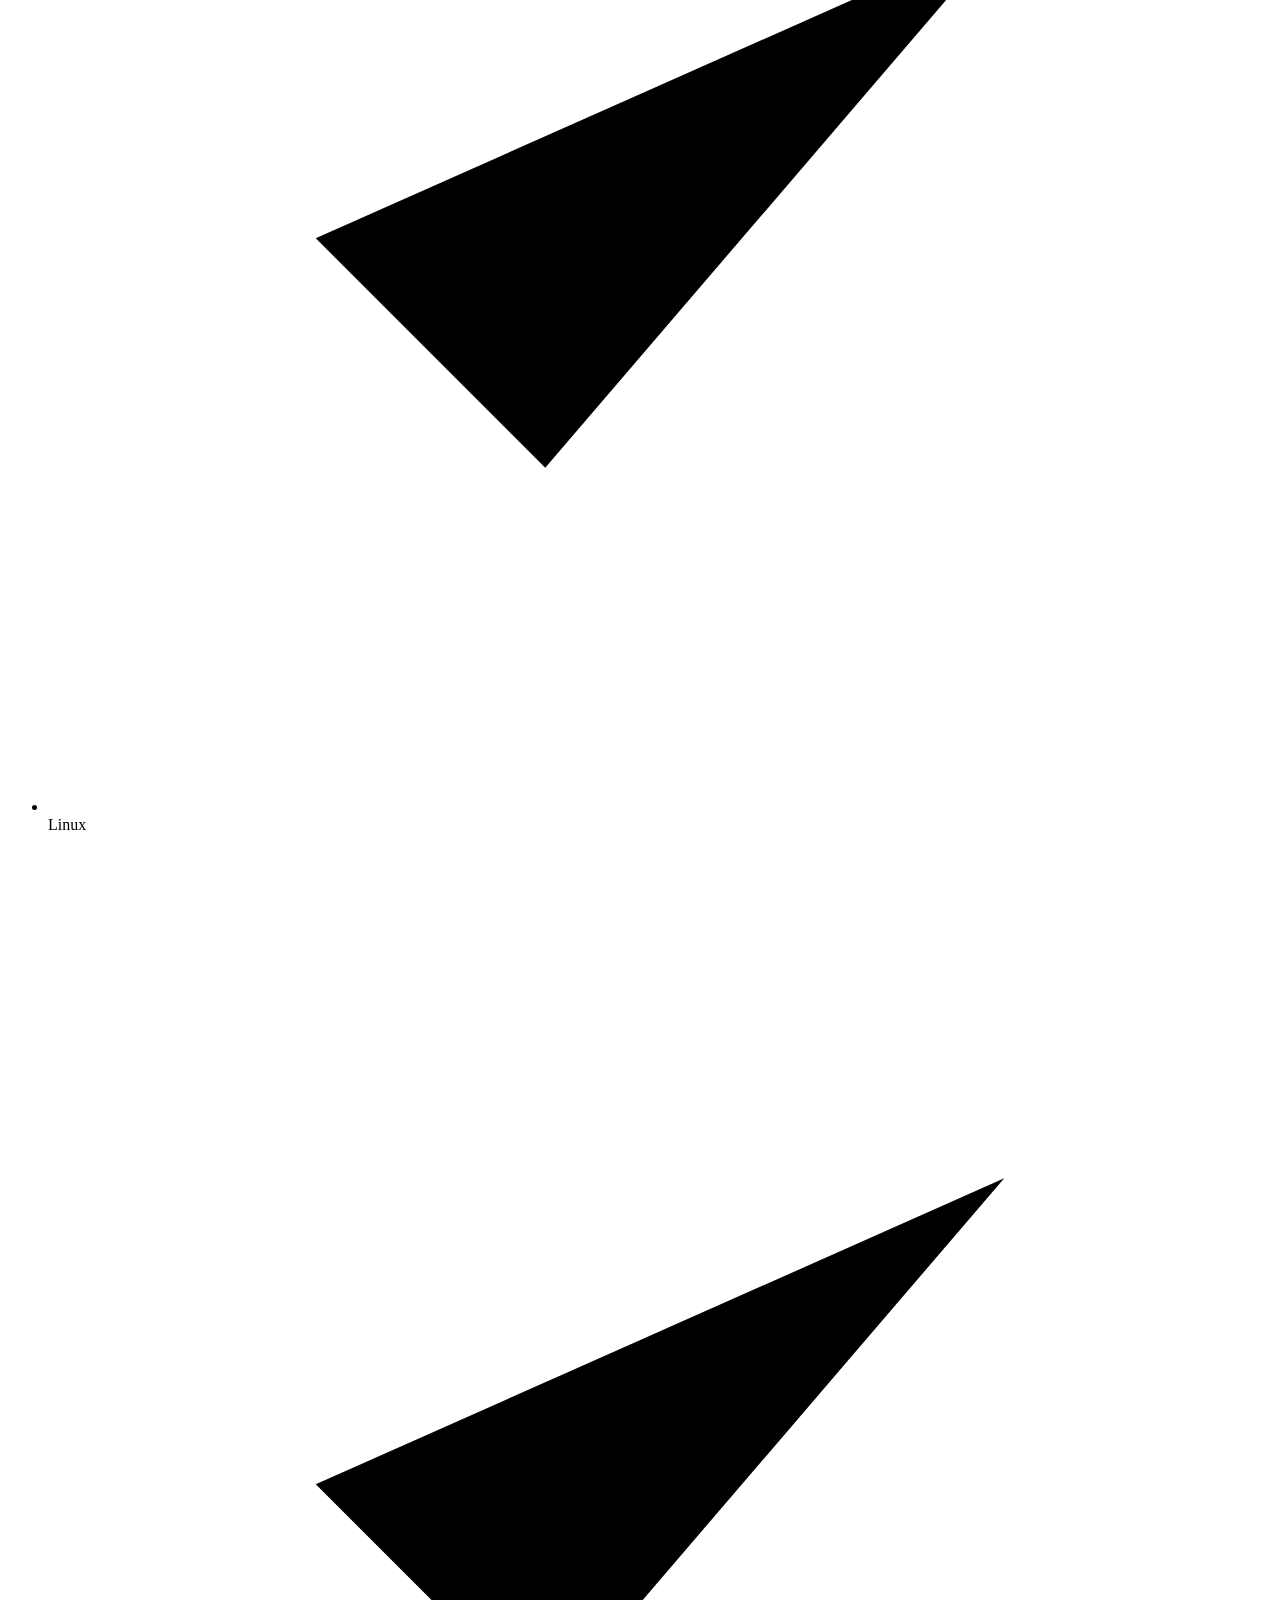
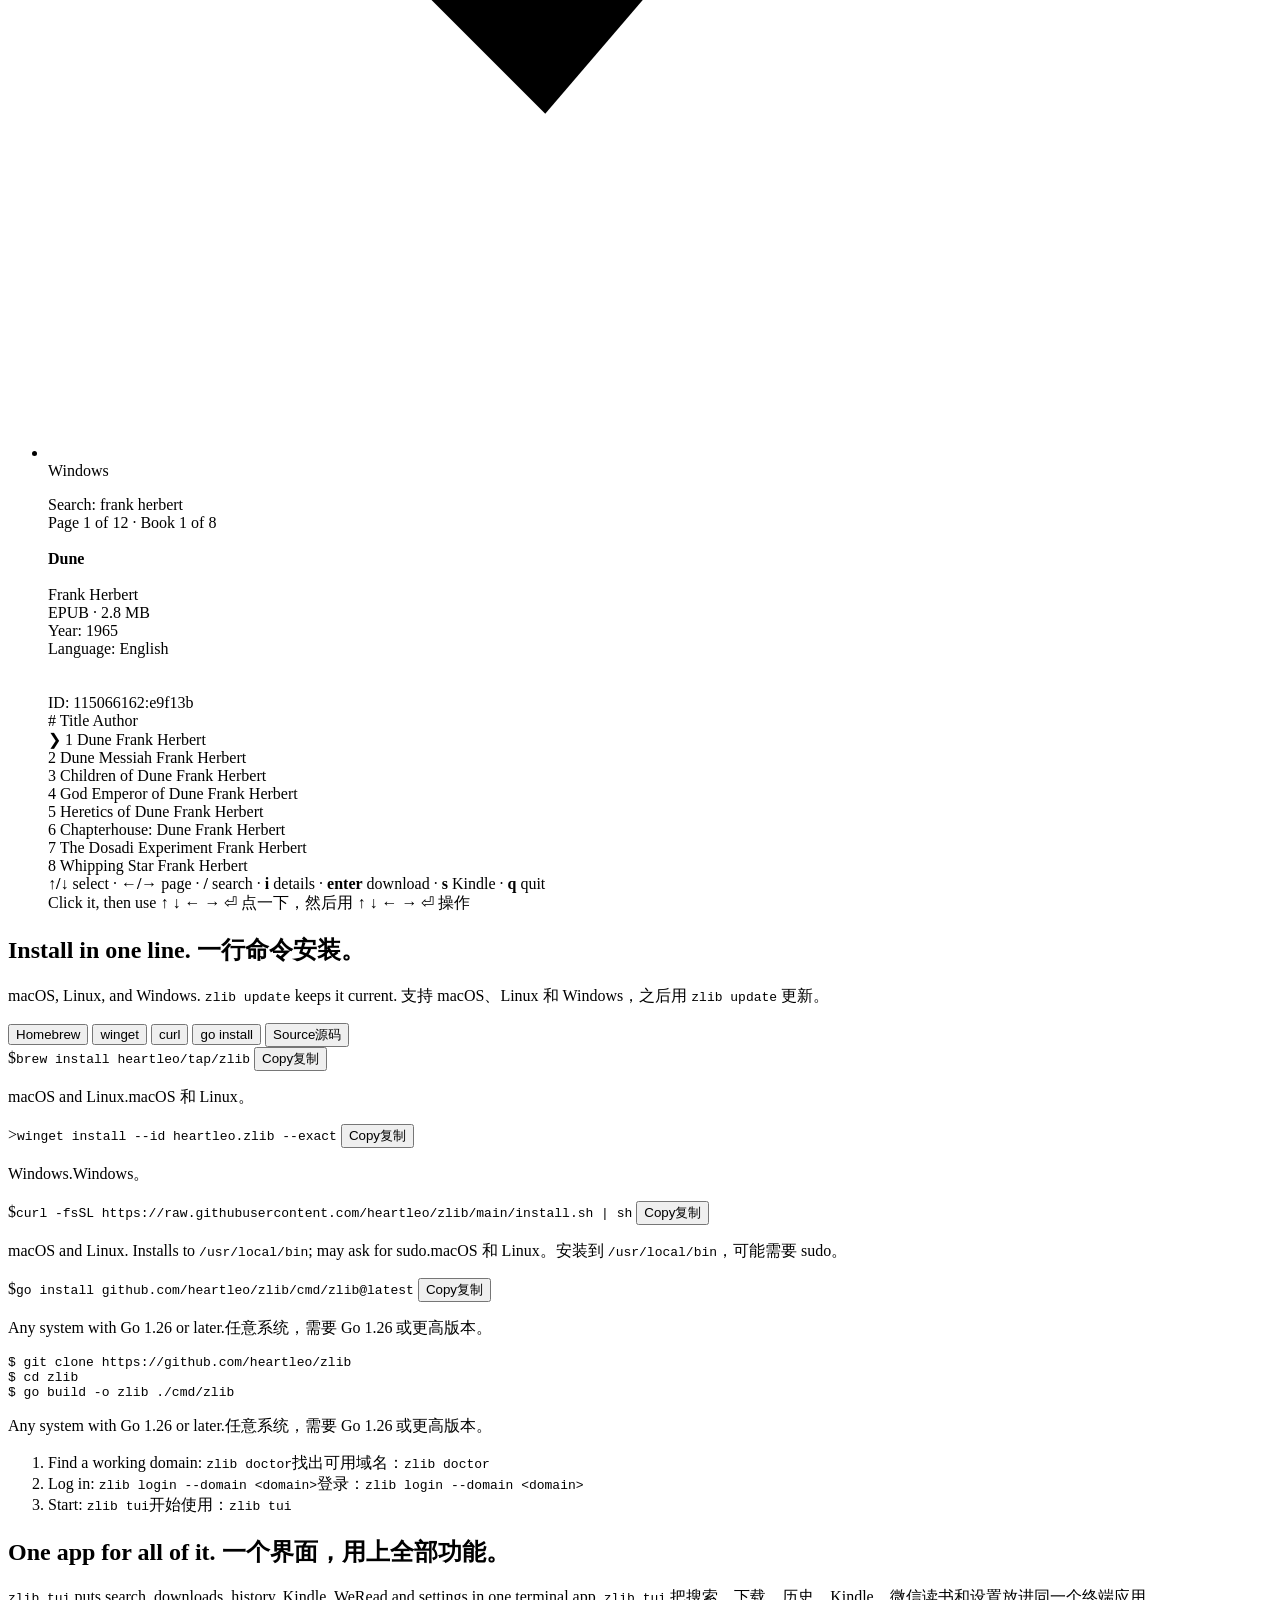
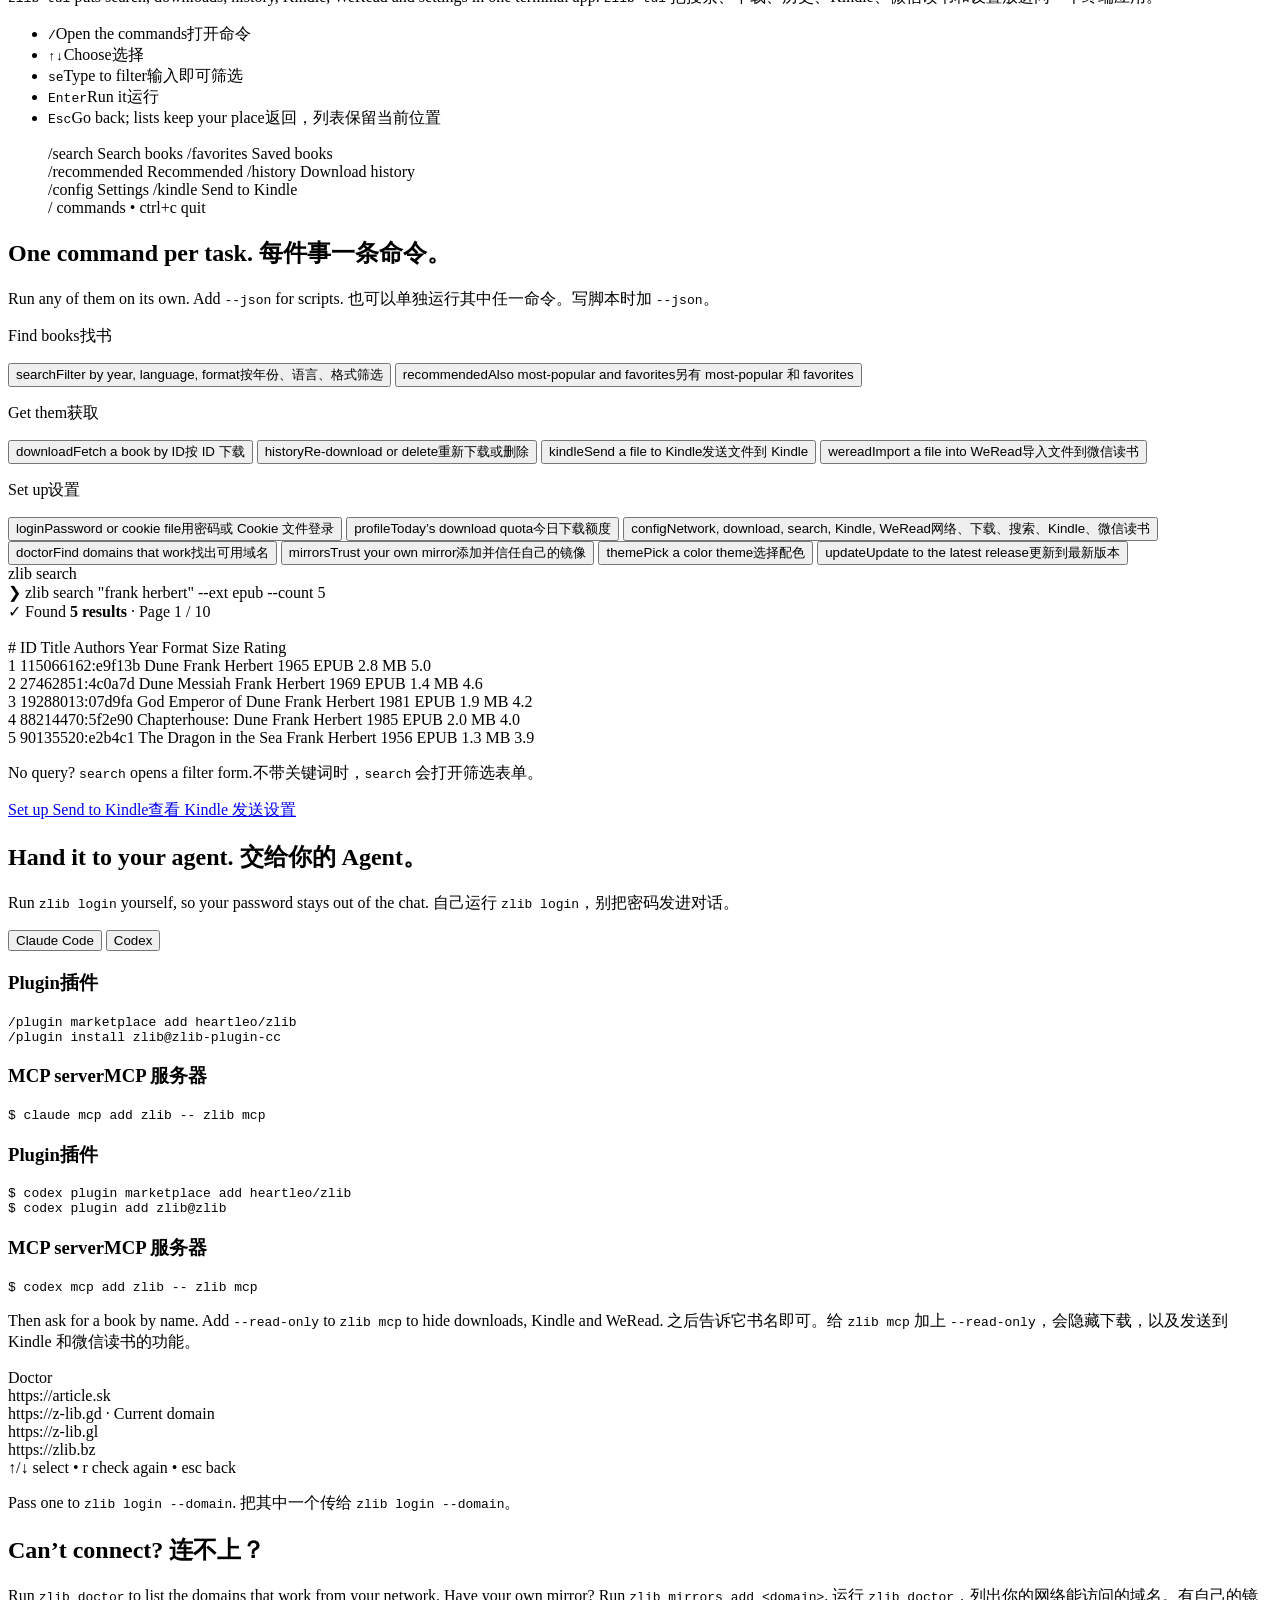
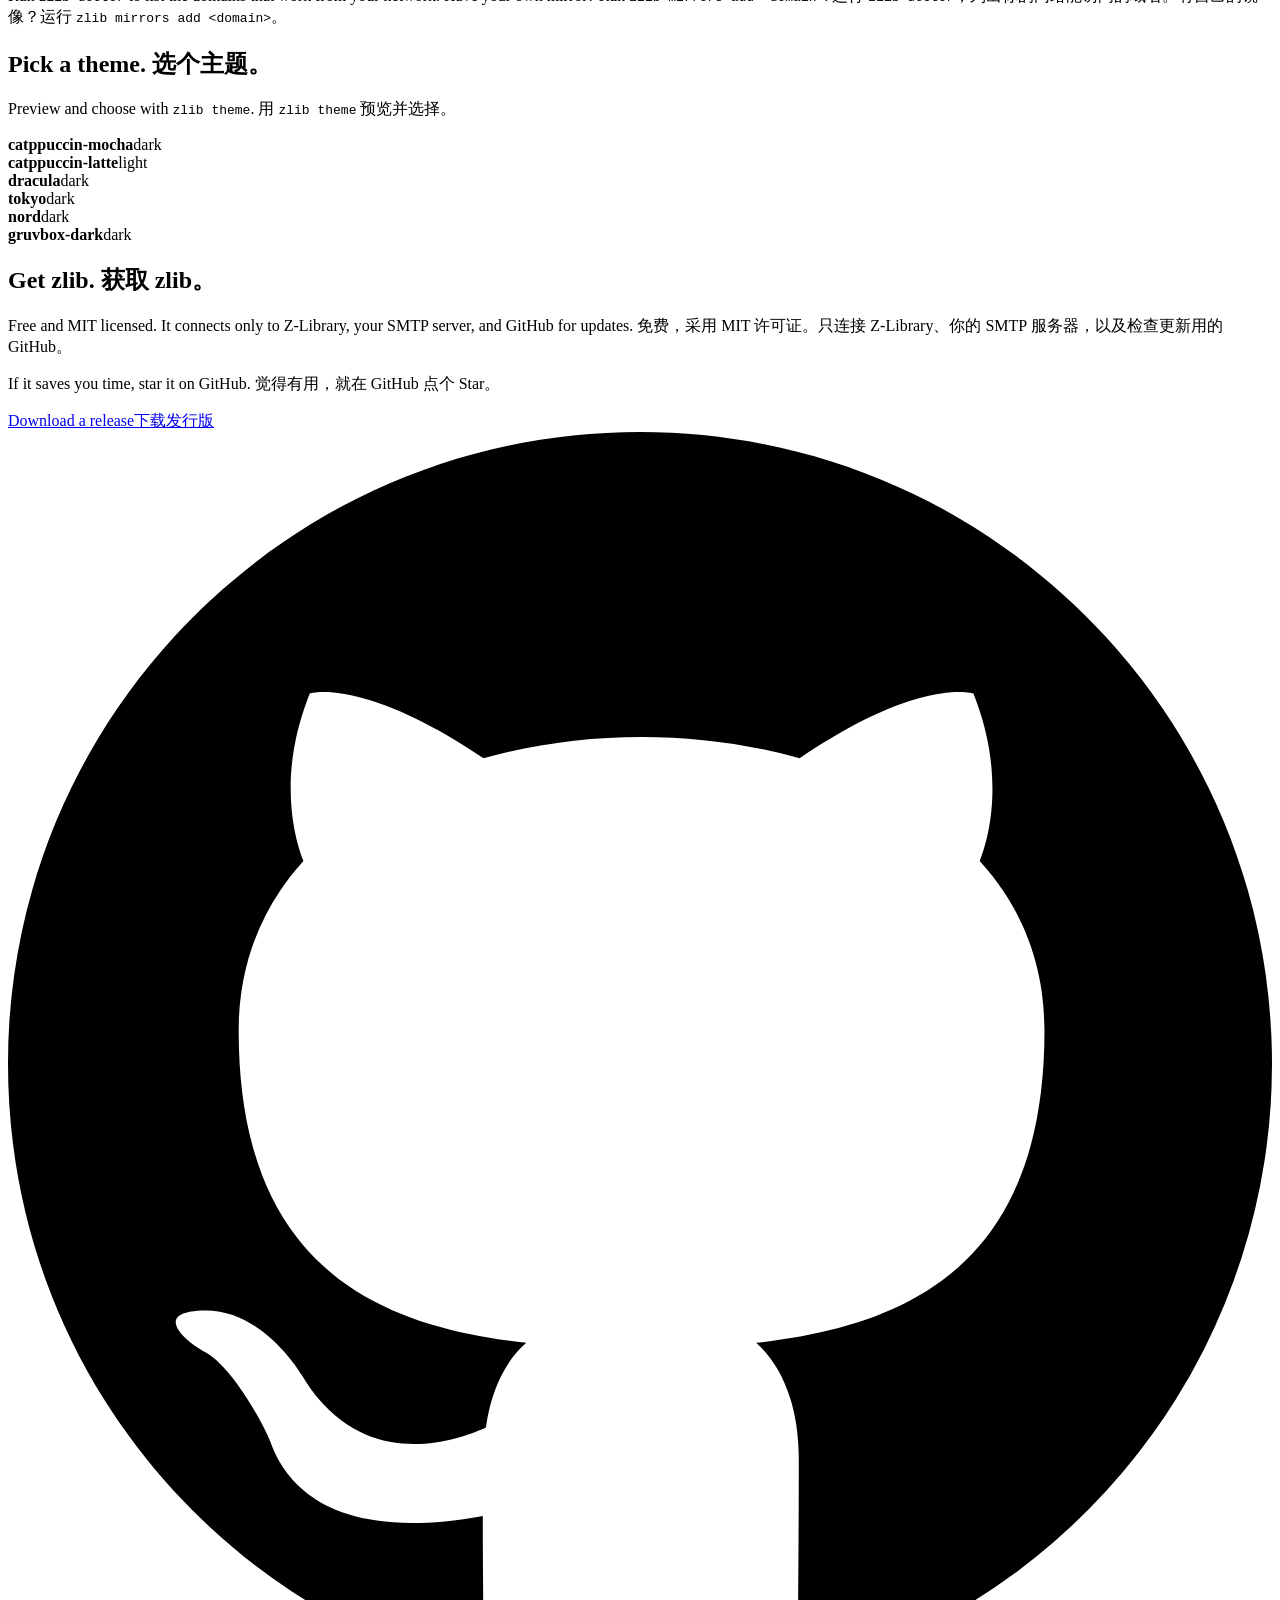
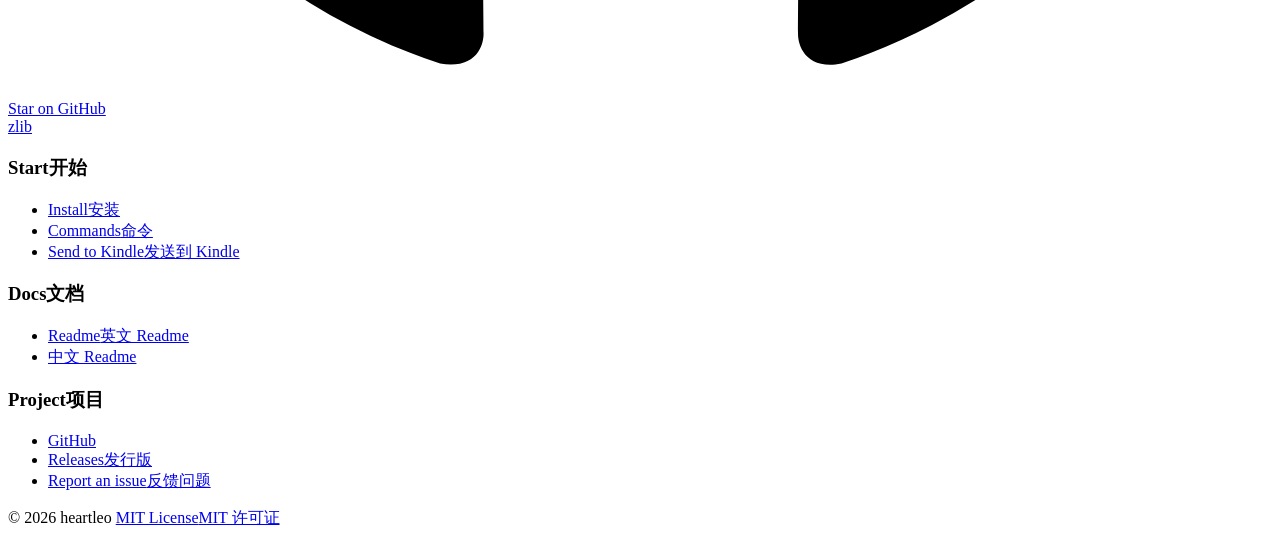
==== commit d8101d6c: "feat(site): add WeRead and book covers" ====
--- a/site/index.html
+++ b/site/index.html
@@ -3,8 +3,8 @@
 <head>
 <meta charset="utf-8">
 <meta name="viewport" content="width=device-width, initial-scale=1, viewport-fit=cover">
-<title>zlib — a Z-Library CLI for your terminal and AI agents</title>
-<meta name="description" content="Search, download, and send books to Kindle from the terminal. An open-source Z-Library client with plugins for Claude Code and Codex.">
+<title>zlib: a Z-Library CLI for your terminal and AI agents</title>
+<meta name="description" content="Search, download, and send books to Kindle or WeRead from the terminal. An open-source Z-Library client with an MCP server and plugins for Claude Code and Codex.">
 <meta name="robots" content="index, follow, max-image-preview:large">
 <link rel="canonical" href="https://zlib.heartleo.dev/">
 <link rel="alternate" hreflang="en" href="https://zlib.heartleo.dev/">
@@ -12,8 +12,8 @@
 <link rel="alternate" hreflang="x-default" href="https://zlib.heartleo.dev/">
 <meta property="og:type" content="website">
 <meta property="og:url" content="https://zlib.heartleo.dev/">
-<meta property="og:title" content="zlib — a Z-Library CLI for your terminal and AI agents">
-<meta property="og:description" content="Search, download, and send books to Kindle from the terminal, or hand the same binary to Claude Code or Codex.">
+<meta property="og:title" content="zlib: a Z-Library CLI for your terminal and AI agents">
+<meta property="og:description" content="Search, download, and send books to Kindle or WeRead from the terminal, or hand the same binary to Claude Code or Codex.">
 <meta property="og:site_name" content="zlib">
 <meta property="og:locale" content="en_US">
 <meta property="og:locale:alternate" content="zh_CN">
@@ -31,12 +31,12 @@
   "@context": "https://schema.org",
   "@type": "SoftwareApplication",
   "name": "zlib",
-  "description": "A command-line client for Z-Library. Search the catalogue, download books, and mail them to a Kindle address from the terminal, or drive the same binary from an AI coding agent through the bundled Claude Code and Codex plugins.",
+  "description": "A command-line client for Z-Library. Search the catalogue, download books, and send them to Kindle or WeRead from the terminal, or drive the same binary from an AI coding agent through its MCP server or the bundled Claude Code and Codex plugins.",
   "url": "https://zlib.heartleo.dev/",
   "applicationCategory": "UtilitiesApplication",
   "applicationSubCategory": "Command Line Utility",
   "operatingSystem": "macOS, Linux, Windows",
-  "softwareRequirements": "Go 1.25 or later when building from source",
+  "softwareRequirements": "Go 1.26 or later when building from source",
   "downloadUrl": "https://github.com/heartleo/zlib/releases",
   "codeRepository": "https://github.com/heartleo/zlib",
   "programmingLanguage": "Go",
@@ -47,22 +47,37 @@
   "screenshot": "https://zlib.heartleo.dev/og.png"
 }
 </script>
+<script>
+(() => {
+  const r = document.documentElement;
+  let t, l;
+  try { t = localStorage.getItem("zlib.theme"); l = localStorage.getItem("zlib.lang"); } catch {}
+  r.dataset.theme = t || (matchMedia("(prefers-color-scheme: light)").matches ? "latte" : "mocha");
+  /* Mirror setLang() below so Chinese readers never see English first.
+     Only on the English page: /zh/ ships with data-lang="zh". */
+  if (r.dataset.lang === "en" &&
+      (l || ((navigator.language || "en").toLowerCase().startsWith("zh") ? "zh" : "en")) === "zh") {
+    r.dataset.lang = "zh";
+    r.lang = "zh-Hans";
+  }
+})();
+</script>
 <link rel="preconnect" href="https://fonts.googleapis.com">
 <link rel="preconnect" href="https://fonts.gstatic.com" crossorigin>
-<link href="https://fonts.googleapis.com/css2?family=Literata:opsz,wght@7..72,300;7..72,400;7..72,500;7..72,600;7..72,700&family=JetBrains+Mono:wght@400;500;700&display=swap" rel="stylesheet">
+<link href="https://fonts.googleapis.com/css2?family=Literata:opsz,wght@7..72,400;7..72,500;7..72,600;7..72,700&family=JetBrains+Mono:wght@400;500;700&display=swap" rel="stylesheet">
 <link rel="stylesheet" href="/style.css">
 </head>
 <body>
 
 <!-- ── nav ─────────────────────────────────────────────────── -->
-<header class="nav">
+<header class="nav enter-nav">
   <div class="wrap nav-in">
     <a class="brand" href="/">zlib<span class="caret" aria-hidden="true"></span></a>
     <nav class="nav-links" aria-label="Sections">
       <a href="#install" data-i18n="en">Install</a><a href="#install" data-i18n="zh">安装</a>
       <a href="#commands" data-i18n="en">Commands</a><a href="#commands" data-i18n="zh">命令</a>
-      <a href="#agents" data-i18n="en">Agents</a><a href="#agents" data-i18n="zh">插件</a>
-      <a href="#access" data-i18n="en">Access</a><a href="#access" data-i18n="zh">访问</a>
+      <a href="#agents" data-i18n="en">Agents</a><a href="#agents" data-i18n="zh">Agent</a>
+      <a href="#access" data-i18n="en">Access</a><a href="#access" data-i18n="zh">连接</a>
       <a href="#themes" data-i18n="en">Themes</a><a href="#themes" data-i18n="zh">主题</a>
     </nav>
     <div class="nav-right">
@@ -74,9 +89,10 @@
         <svg class="i-sun" viewBox="0 0 24 24" fill="none" stroke="currentColor" stroke-width="1.9" stroke-linecap="round" aria-hidden="true"><circle cx="12" cy="12" r="4.2"/><path d="M12 2.6v2.2M12 19.2v2.2M4.05 4.05l1.56 1.56M18.39 18.39l1.56 1.56M2.6 12h2.2M19.2 12h2.2M4.05 19.95l1.56-1.56M18.39 5.61l1.56-1.56"/></svg>
         <svg class="i-moon" viewBox="0 0 24 24" fill="none" stroke="currentColor" stroke-width="1.9" stroke-linecap="round" stroke-linejoin="round" aria-hidden="true"><path d="M20.4 13.6A8.4 8.4 0 1 1 10.4 3.6a6.6 6.6 0 0 0 10 10Z"/></svg>
       </button>
-      <a class="ghlink" href="https://github.com/heartleo/zlib" target="_blank" rel="noopener" aria-label="zlib on GitHub">
+      <a class="btn nav-star" href="https://github.com/heartleo/zlib" target="_blank" rel="noopener" aria-label="Star zlib on GitHub">
         <svg viewBox="0 0 16 16" aria-hidden="true"><path d="M8 0C3.58 0 0 3.58 0 8c0 3.54 2.29 6.53 5.47 7.59.4.07.55-.17.55-.38 0-.19-.01-.82-.01-1.49-2.01.37-2.53-.49-2.69-.94-.09-.23-.48-.94-.82-1.13-.28-.15-.68-.52-.01-.53.63-.01 1.08.58 1.23.82.72 1.21 1.87.87 2.33.66.07-.52.28-.87.51-1.07-1.78-.2-3.64-.89-3.64-3.95 0-.87.31-1.59.82-2.15-.08-.2-.36-1.02.08-2.12 0 0 .67-.21 2.2.82.64-.18 1.32-.27 2-.27s1.36.09 2 .27c1.53-1.04 2.2-.82 2.2-.82.44 1.1.16 1.92.08 2.12.51.56.82 1.27.82 2.15 0 3.07-1.87 3.75-3.65 3.95.29.25.54.73.54 1.48 0 1.07-.01 1.93-.01 2.2 0 .21.15.46.55.38A8.01 8.01 0 0 0 16 8c0-4.42-3.58-8-8-8z"/></svg>
-        <span class="cnt">GitHub</span>
+        <span class="nav-star-text">Star on GitHub</span>
+        <span class="nav-star-count" hidden></span>
       </a>
     </div>
   </div>
@@ -84,306 +100,367 @@
 
 <main>
 
-<!-- ── hero ────────────────────────────────────────────────── -->
+<!-- ── hero: the playable picker beside the install command ─ -->
 <section class="wrap hero">
   <div class="hero-grid">
     <div>
-      <h1>
-        <span data-i18n="en">A CLI for <span class="z">Z&#8209;Library</span>.</span>
-        <span data-i18n="zh">终端里的 <span class="z">Z&#8209;Library</span></span>
+      <h1 class="rise">
+        <span data-i18n="en">A CLI for <span class="nowrap">Z-Library</span>.</span>
+        <span data-i18n="zh"><span class="nowrap">终端里的</span> <span class="nowrap">Z-Library。</span></span>
       </h1>
-      <p class="sub">
-        <span data-i18n="en">Search the catalogue, download the file, and mail it to your Kindle without leaving the terminal.</span>
-        <span data-i18n="zh">搜书、下载、发送到 Kindle，全程不用离开终端。</span>
-      </p>
-
-      <div class="cmdline">
+      <p class="lead rise d1">
+        <span data-i18n="en"><span class="ln">Search, download, and send books to Kindle or WeRead.</span> <span class="ln">Or hand it to Claude Code and Codex.</span></span>
+        <span data-i18n="zh"><span class="ln">搜书、下载、发送到 Kindle 或微信读书，</span><span class="ln">也能交给 Claude Code 和 Codex。</span></span>
+      </p>
+      <div class="cmdline rise d2">
         <span class="p" aria-hidden="true">$</span>
         <code id="heroCmd">brew install heartleo/tap/zlib</code>
         <button class="copy" type="button" data-copy="brew install heartleo/tap/zlib">
-          <span data-i18n="en">copy</span><span data-i18n="zh">复制</span>
+          <span data-i18n="en">Copy</span><span data-i18n="zh">复制</span>
         </button>
       </div>
-
-      <div class="meta">
-        <span><i></i>Go 1.25+</span>
-        <span><i></i>macOS · Linux · Windows</span>
-        <span><i></i>MIT</span>
-      </div>
+      <ul class="platforms rise d3" aria-label="Supported platforms">
+        <li><svg viewBox="0 0 16 16" aria-hidden="true"><path d="M3.5 8.5l3 3 6-7"/></svg>macOS</li>
+        <li><svg viewBox="0 0 16 16" aria-hidden="true"><path d="M3.5 8.5l3 3 6-7"/></svg>Linux</li>
+        <li><svg viewBox="0 0 16 16" aria-hidden="true"><path d="M3.5 8.5l3 3 6-7"/></svg>Windows</li>
+      </ul>
     </div>
 
     <!-- signature: a working replica of `zlib search` -->
-    <div class="term" id="picker" tabindex="0" role="application"
+    <figure class="win-wrap">
+    <div class="win draw" id="picker" tabindex="0" role="application"
          aria-label="Interactive replica of the zlib search picker. Use arrow keys to browse, Enter to download.">
-      <div class="term-bar">
-        <span class="dot" style="background:var(--t-red)"></span>
-        <span class="dot" style="background:var(--t-yellow)"></span>
-        <span class="dot" style="background:var(--t-green)"></span>
-        <span class="term-title">zlib search</span>
-        <span class="term-hint" id="pickerHint">
-          <span data-i18n="en">click to use ↑ ↓ ← → ⏎</span>
-          <span data-i18n="zh">点击后可用 ↑ ↓ ← → ⏎</span>
-        </span>
-      </div>
-      <div class="term-body">
+      <div class="win-bar" aria-hidden="true"><span class="dots"><i></i><i></i><i></i></span></div>
+      <div class="win-body">
         <div id="pickerOut"></div>
       </div>
     </div>
+      <figcaption class="win-caption" id="pickerHint">
+        <span data-i18n="en">Click it, then use ↑ ↓ ← → ⏎</span>
+        <span data-i18n="zh">点一下，然后用 ↑ ↓ ← → ⏎ 操作</span>
+      </figcaption>
+    </figure>
   </div>
 </section>
 
-<!-- ── install ─────────────────────────────────────────────── -->
-<section class="wrap band" id="install">
-  <div class="install-grid">
+<!-- ── install ────────────────────────────────────────────── -->
+<section class="section ruled" id="install">
+  <div class="wrap install-grid" data-reveal>
+    <div data-r>
+      <h2>
+        <span data-i18n="en">Install in one line.</span>
+        <span data-i18n="zh">一行命令安装。</span>
+      </h2>
+      <p class="lead intro">
+        <span data-i18n="en"><span class="ln">macOS, Linux, and Windows.</span> <span class="ln"><code>zlib update</code> keeps it current.</span></span>
+        <span data-i18n="zh"><span class="ln">支持 macOS、Linux 和 Windows，</span><span class="ln">之后用 <code>zlib update</code> 更新。</span></span>
+      </p>
+    </div>
+
     <div>
-      <div class="eyebrow">$ brew install</div>
-      <h2 class="sec">
-        <span data-i18n="en">Pick a package manager.</span>
-        <span data-i18n="zh">挑一个包管理器。</span>
-      </h2>
-      <p class="lede">
-        <span data-i18n="en">Every release ships prebuilt binaries for macOS, Linux, and Windows. Or build it yourself; it is a single Go module.</span>
-        <span data-i18n="zh">每个版本都发 macOS、Linux、Windows 的预编译二进制。也可以自己编译，就一个 Go module。</span>
-      </p>
-      <div class="status-key next" style="margin-top:1.6rem">
-        <div><b data-i18n="en">Then</b><b data-i18n="zh">然后</b><span data-i18n="en">run <span style="color:var(--accent)">zlib doctor --eapi</span> to pick a domain</span><span data-i18n="zh">跑 <span style="color:var(--accent)">zlib doctor --eapi</span> 挑一个可用域名</span></div>
-        <div><b data-i18n="en">And</b><b data-i18n="zh">接着</b><span data-i18n="en"><span style="color:var(--accent)">zlib login --eapi</span>, then <span style="color:var(--accent)">zlib search</span></span><span data-i18n="zh"><span style="color:var(--accent)">zlib login --eapi</span>，再 <span style="color:var(--accent)">zlib search</span></span></div>
-      </div>
-    </div>
-
-    <div>
-      <div class="tabs" role="tablist" aria-label="Install method">
+      <div class="tabs" role="tablist" aria-label="Install method" data-r>
         <button type="button" role="tab" aria-selected="true" data-inst="brew">Homebrew</button>
         <button type="button" role="tab" aria-selected="false" data-inst="winget">winget</button>
         <button type="button" role="tab" aria-selected="false" data-inst="curl">curl</button>
         <button type="button" role="tab" aria-selected="false" data-inst="go">go install</button>
-        <button type="button" role="tab" aria-selected="false" data-inst="src"><span data-i18n="en">source</span><span data-i18n="zh">源码</span></button>
-      </div>
-
-      <div class="pane on" data-pane="brew">
-        <div class="cmdline" style="max-width:none">
+        <button type="button" role="tab" aria-selected="false" data-inst="src"><span data-i18n="en">Source</span><span data-i18n="zh">源码</span></button>
+      </div>
+
+      <div class="pane on" data-r data-pane="brew">
+        <div class="cmdline">
           <span class="p">$</span><code>brew install heartleo/tap/zlib</code>
-          <button class="copy" type="button" data-copy="brew install heartleo/tap/zlib"><span data-i18n="en">copy</span><span data-i18n="zh">复制</span></button>
+          <button class="copy" type="button" data-copy="brew install heartleo/tap/zlib"><span data-i18n="en">Copy</span><span data-i18n="zh">复制</span></button>
         </div>
-        <p class="note"><span data-i18n="en">macOS and Linux. Upgrades with <b>brew upgrade zlib</b>.</span><span data-i18n="zh">macOS 和 Linux。用 <b>brew upgrade zlib</b> 升级。</span></p>
-      </div>
-      <div class="pane" data-pane="winget">
-        <div class="cmdline" style="max-width:none">
-          <span class="p">&gt;</span><code>winget install heartleo.zlib</code>
-          <button class="copy" type="button" data-copy="winget install heartleo.zlib"><span data-i18n="en">copy</span><span data-i18n="zh">复制</span></button>
+        <p class="note"><span data-i18n="en">macOS and Linux.</span><span data-i18n="zh">macOS 和 Linux。</span></p>
+      </div>
+      <div class="pane" data-r data-pane="winget">
+        <div class="cmdline">
+          <span class="p">&gt;</span><code>winget install --id heartleo.zlib --exact</code>
+          <button class="copy" type="button" data-copy="winget install --id heartleo.zlib --exact"><span data-i18n="en">Copy</span><span data-i18n="zh">复制</span></button>
         </div>
-        <p class="note"><span data-i18n="en">Windows 10 and later, PowerShell or Terminal.</span><span data-i18n="zh">Windows 10 及以上，PowerShell 或 Terminal 都行。</span></p>
-      </div>
-      <div class="pane" data-pane="curl">
-        <div class="cmdline" style="max-width:none">
+        <p class="note"><span data-i18n="en">Windows.</span><span data-i18n="zh">Windows。</span></p>
+      </div>
+      <div class="pane" data-r data-pane="curl">
+        <div class="cmdline">
           <span class="p">$</span><code>curl -fsSL https://raw.githubusercontent.com/heartleo/zlib/main/install.sh | sh</code>
-          <button class="copy" type="button" data-copy="curl -fsSL https://raw.githubusercontent.com/heartleo/zlib/main/install.sh | sh"><span data-i18n="en">copy</span><span data-i18n="zh">复制</span></button>
+          <button class="copy" type="button" data-copy="curl -fsSL https://raw.githubusercontent.com/heartleo/zlib/main/install.sh | sh"><span data-i18n="en">Copy</span><span data-i18n="zh">复制</span></button>
         </div>
-        <p class="note"><span data-i18n="en">Detects your OS and architecture, then drops the binary on your PATH.</span><span data-i18n="zh">自动识别系统和架构，把二进制放进 PATH。</span></p>
-      </div>
-      <div class="pane" data-pane="go">
-        <div class="cmdline" style="max-width:none">
+        <p class="note"><span data-i18n="en">macOS and Linux. Installs to <code>/usr/local/bin</code>; may ask for sudo.</span><span data-i18n="zh">macOS 和 Linux。安装到 <code>/usr/local/bin</code>，可能需要 sudo。</span></p>
+      </div>
+      <div class="pane" data-r data-pane="go">
+        <div class="cmdline">
           <span class="p">$</span><code>go install github.com/heartleo/zlib/cmd/zlib@latest</code>
-          <button class="copy" type="button" data-copy="go install github.com/heartleo/zlib/cmd/zlib@latest"><span data-i18n="en">copy</span><span data-i18n="zh">复制</span></button>
+          <button class="copy" type="button" data-copy="go install github.com/heartleo/zlib/cmd/zlib@latest"><span data-i18n="en">Copy</span><span data-i18n="zh">复制</span></button>
         </div>
-        <p class="note"><span data-i18n="en">Requires Go 1.25 or later.</span><span data-i18n="zh">需要 Go 1.25 及以上。</span></p>
-      </div>
-      <div class="pane" data-pane="src">
-        <div class="card" style="padding:0;box-shadow:none;border:0">
-          <pre><span class="p">$</span> git clone https://github.com/heartleo/zlib
+        <p class="note"><span data-i18n="en">Any system with Go 1.26 or later.</span><span data-i18n="zh">任意系统，需要 Go 1.26 或更高版本。</span></p>
+      </div>
+      <div class="pane" data-r data-pane="src">
+        <pre class="code"><span class="p">$</span> git clone https://github.com/heartleo/zlib
 <span class="p">$</span> cd zlib
 <span class="p">$</span> go build -o zlib ./cmd/zlib</pre>
-        </div>
-        <p class="note"><span data-i18n="en">It builds with the standard Go toolchain. <b>make test</b> runs the suite.</span><span data-i18n="zh">用标准 Go 工具链就能编译。<b>make test</b> 跑测试。</span></p>
-      </div>
+        <p class="note"><span data-i18n="en">Any system with Go 1.26 or later.</span><span data-i18n="zh">任意系统，需要 Go 1.26 或更高版本。</span></p>
+      </div>
+
+      <ol class="next">
+        <li data-r><span data-i18n="en">Find a working domain: <code>zlib doctor</code></span><span data-i18n="zh">找出可用域名：<code>zlib doctor</code></span></li>
+        <li data-r><span data-i18n="en">Log in: <code>zlib login --domain &lt;domain&gt;</code></span><span data-i18n="zh">登录：<code>zlib login --domain &lt;domain&gt;</code></span></li>
+        <li data-r><span data-i18n="en">Start: <code>zlib tui</code></span><span data-i18n="zh">开始使用：<code>zlib tui</code></span></li>
+      </ol>
     </div>
   </div>
 </section>
 
-<!-- ── commands ────────────────────────────────────────────── -->
-<section class="wrap band" id="commands">
-  <div class="eyebrow">$ zlib --help</div>
-  <h2 class="sec">
-    <span data-i18n="en">Eight subcommands, all scriptable.</span>
-    <span data-i18n="zh">八条子命令，都能写进脚本。</span>
-  </h2>
-  <p class="lede" style="margin-bottom:1.3rem">
-    <span data-i18n="en"><b class="mono">search</b>, <b class="mono">history</b>, <b class="mono">profile</b>, and <b class="mono">doctor</b> each take <b class="mono">--json</b>, so the same tool works by hand and inside a script. Pick one to see what it prints.</span>
-    <span data-i18n="zh"><b class="mono">search</b>、<b class="mono">history</b>、<b class="mono">profile</b>、<b class="mono">doctor</b> 都支持 <b class="mono">--json</b>，手敲和写脚本用的是同一个工具。点一条看它输出什么。</span>
-  </p>
-  <a class="pill-link" href="/send-to-kindle/" style="margin-bottom:2.6rem">
-    <span data-i18n="en">Setting up Send to Kindle</span><span data-i18n="zh">发送到 Kindle 怎么配</span>
-    <span class="en-badge" data-i18n="zh">EN</span>
-    <span class="arw" aria-hidden="true">→</span>
-  </a>
-
-  <div class="cmd-grid">
-    <div class="cmd-list" role="tablist" aria-label="Commands">
-      <button type="button" role="tab" aria-selected="false" data-cmd="login"><span class="k">login</span><span class="d"><span data-i18n="en">Sign in and pin a working domain</span><span data-i18n="zh">登录，并锁定一个可用域名</span></span></button>
-      <button type="button" role="tab" aria-selected="true" data-cmd="search"><span class="k">search</span><span class="d"><span data-i18n="en">Browse results with the keyboard</span><span data-i18n="zh">用键盘翻搜索结果</span></span></button>
-      <button type="button" role="tab" aria-selected="false" data-cmd="download"><span class="k">download</span><span class="d"><span data-i18n="en">Fetch a book by ID, with live progress</span><span data-i18n="zh">按 ID 下载，带实时进度</span></span></button>
-      <button type="button" role="tab" aria-selected="false" data-cmd="history"><span class="k">history</span><span class="d"><span data-i18n="en">Re-download anything you pulled before</span><span data-i18n="zh">重新下载以前拿过的书</span></span></button>
-      <button type="button" role="tab" aria-selected="false" data-cmd="profile"><span class="k">profile</span><span class="d"><span data-i18n="en">Check today's download quota</span><span data-i18n="zh">看今天还剩多少下载额度</span></span></button>
-      <button type="button" role="tab" aria-selected="false" data-cmd="kindle"><span class="k">kindle</span><span class="d"><span data-i18n="en">Mail a file to your Kindle address</span><span data-i18n="zh">把文件发送到 Kindle 邮箱</span></span></button>
-      <button type="button" role="tab" aria-selected="false" data-cmd="doctor"><span class="k">doctor</span><span class="d"><span data-i18n="en">Probe every mirror before you pick one</span><span data-i18n="zh">先探测所有镜像再决定用哪个</span></span></button>
-      <button type="button" role="tab" aria-selected="false" data-cmd="theme"><span class="k">theme</span><span class="d"><span data-i18n="en">Seven palettes, or follow the terminal</span><span data-i18n="zh">七套配色，或跟随终端背景</span></span></button>
-    </div>
-
-    <div class="term">
-      <div class="term-bar">
-        <span class="dot" style="background:var(--t-red)"></span>
-        <span class="dot" style="background:var(--t-yellow)"></span>
-        <span class="dot" style="background:var(--t-green)"></span>
-        <span class="term-title" id="cmdTitle">zlib search</span>
-      </div>
-      <div class="term-body" id="cmdOut"></div>
-    </div>
+<!-- ── tui: the app, and a recording of it ──────────────── -->
+<section class="section ruled" id="tui">
+  <div class="wrap tui-grid" data-reveal>
+    <div data-r>
+      <h2>
+        <span data-i18n="en">One app for all of it.</span>
+        <span data-i18n="zh">一个界面，用上全部功能。</span>
+      </h2>
+      <p class="lead">
+        <span data-i18n="en"><code>zlib tui</code> puts search, downloads, history, Kindle, WeRead and settings in one terminal app.</span>
+        <span data-i18n="zh"><code>zlib tui</code> 把搜索、下载、历史、Kindle、微信读书和设置放进同一个终端应用。</span>
+      </p>
+      <ul class="keys">
+        <li data-key="slash"><kbd>/</kbd><span data-i18n="en">Open the commands</span><span data-i18n="zh">打开命令</span></li>
+        <li data-key="choose"><kbd>↑</kbd><kbd>↓</kbd><span data-i18n="en">Choose</span><span data-i18n="zh">选择</span></li>
+        <li data-key="filter"><kbd>se</kbd><span data-i18n="en">Type to filter</span><span data-i18n="zh">输入即可筛选</span></li>
+        <li data-key="run"><kbd>Enter</kbd><span data-i18n="en">Run it</span><span data-i18n="zh">运行</span></li>
+        <li data-key="back"><kbd>Esc</kbd><span data-i18n="en">Go back; lists keep your place</span><span data-i18n="zh">返回，列表保留当前位置</span></li>
+      </ul>
+    </div>
+    <figure class="win-wrap" data-r>
+      <div class="win tui-win" role="img" aria-label="zlib tui: the home screen, then the command dialog filtered to /search, then the search form">
+        <div class="win-bar" aria-hidden="true"><span class="dots"><i></i><i></i><i></i></span></div>
+        <div class="win-body" id="tuiOut" aria-hidden="true"><div class="bx"> </div><div class="bx"> </div><div class="bx"> </div><div class="bx"> </div><div class="bx"> </div><div class="bx"> </div><div class="bx"><span>                            </span><span class="mauve hb"><i class="blk"></i></span><span class="ramp hb" style="--mix:3%"><i class="blk"></i></span><span class="ramp hb" style="--mix:8%"><i class="blk"></i></span><span class="ramp hb" style="--mix:12%"><i class="blk"></i></span><span class="ramp hb" style="--mix:15%"><i class="blk"></i></span><span> </span><span class="ramp hb" style="--mix:24%"><i class="blk"></i></span><span>     </span><span class="ramp hb" style="--mix:50%"><i class="blk"></i></span><span class="ramp hb" style="--mix:55%"><i class="blk"></i></span><span class="ramp hb" style="--mix:59%"><i class="blk"></i></span><span class="ramp hb" style="--mix:64%"><i class="blk"></i></span><span class="ramp hb" style="--mix:68%"><i class="blk"></i></span><span> </span><span class="ramp hb" style="--mix:79%"><i class="blk"></i></span><span class="ramp hb" style="--mix:83%"><i class="blk"></i></span><span class="ramp hb" style="--mix:89%"><i class="blk"></i></span><span class="ramp hb" style="--mix:94%"><i class="blk"></i></span></div><div class="bx"><span>                               </span><span class="ramp hb" style="--mix:12%"><i class="blk"></i></span><span class="ramp hb" style="--mix:15%"><i class="blk"></i></span><span> </span><span class="ramp hb" style="--mix:24%"><i class="blk"></i></span><span>       </span><span class="ramp hb" style="--mix:59%"><i class="blk"></i></span><span>   </span><span class="ramp hb" style="--mix:79%"><i class="blk"></i></span><span>   </span><span class="ramp hb" style="--mix:100%"><i class="blk"></i></span></div><div class="bx"><span>                              </span><span class="ramp hb" style="--mix:8%"><i class="blk"></i></span><span class="ramp hb" style="--mix:12%"><i class="blk"></i></span><span>  </span><span class="ramp hb" style="--mix:24%"><i class="blk"></i></span><span>       </span><span class="ramp hb" style="--mix:59%"><i class="blk"></i></span><span>   </span><span class="ramp hb" style="--mix:79%"><i class="blk"></i></span><span class="ramp hb" style="--mix:83%"><i class="blk"></i></span><span class="ramp hb" style="--mix:89%"><i class="blk"></i></span><span class="ramp hb" style="--mix:94%"><i class="blk"></i></span></div><div class="bx"><span>                             </span><span class="ramp hb" style="--mix:3%"><i class="blk"></i></span><span class="ramp hb" style="--mix:8%"><i class="blk"></i></span><span>   </span><span class="ramp hb" style="--mix:24%"><i class="blk"></i></span><span>       </span><span class="ramp hb" style="--mix:59%"><i class="blk"></i></span><span>   </span><span class="ramp hb" style="--mix:79%"><i class="blk"></i></span><span>   </span><span class="ramp hb" style="--mix:100%"><i class="blk"></i></span></div><div class="bx"><span>                            </span><span class="mauve hb"><i class="blk"></i></span><span class="ramp hb" style="--mix:3%"><i class="blk"></i></span><span class="ramp hb" style="--mix:8%"><i class="blk"></i></span><span class="ramp hb" style="--mix:12%"><i class="blk"></i></span><span class="ramp hb" style="--mix:15%"><i class="blk"></i></span><span> </span><span class="ramp hb" style="--mix:24%"><i class="blk"></i></span><span class="ramp hb" style="--mix:27%"><i class="blk"></i></span><span class="ramp hb" style="--mix:32%"><i class="blk"></i></span><span class="ramp hb" style="--mix:36%"><i class="blk"></i></span><span class="ramp hb" style="--mix:41%"><i class="blk"></i></span><span> </span><span class="ramp hb" style="--mix:50%"><i class="blk"></i></span><span class="ramp hb" style="--mix:55%"><i class="blk"></i></span><span class="ramp hb" style="--mix:59%"><i class="blk"></i></span><span class="ramp hb" style="--mix:64%"><i class="blk"></i></span><span class="ramp hb" style="--mix:68%"><i class="blk"></i></span><span> </span><span class="ramp hb" style="--mix:79%"><i class="blk"></i></span><span class="ramp hb" style="--mix:83%"><i class="blk"></i></span><span class="ramp hb" style="--mix:89%"><i class="blk"></i></span><span class="ramp hb" style="--mix:94%"><i class="blk"></i></span></div><div class="bx"> </div><div class="bx"> </div><div class="bx"><span>     </span><span class="mauve hb">/search</span><span>         </span><span class="muted">Search books</span><span>         </span><span class="mauve hb">/favorites</span><span>      </span><span class="muted">Saved books</span></div><div class="bx"><span>     </span><span class="mauve hb">/recommended</span><span>    </span><span class="muted">Recommended</span><span>          </span><span class="mauve hb">/history</span><span>        </span><span class="muted">Download history</span></div><div class="bx"><span>     </span><span class="mauve hb">/config</span><span>         </span><span class="muted">Settings</span><span>             </span><span class="mauve hb">/kindle</span><span>         </span><span class="muted">Send to Kindle</span></div><div class="bx"> </div><div class="bx"> </div><div class="bx"> </div><div class="bx"> </div><div class="bx"> </div><div class="bx"> </div><div class="bx"> </div><div class="bx"><span class="mauve">/</span><span> </span><span class="muted">commands</span><span class="tui-dim"> • </span><span class="mauve">ctrl+c</span><span> </span><span class="muted">quit</span></div></div>
+      </div>
+    </figure>
   </div>
 </section>
 
-<!-- ── agents ──────────────────────────────────────────────── -->
-<section class="wrap band" id="agents">
-  <div class="eyebrow">/plugin install</div>
-  <h2 class="sec">
-    <span data-i18n="en">Hand it to your coding agent.</span>
-    <span data-i18n="zh">交给你的编码 agent。</span>
-  </h2>
-  <p class="lede" style="margin-bottom:2.4rem">
-    <span data-i18n="en">zlib ships plugins for Claude Code and Codex. The agent calls the same binary you do, and reads the same <b class="mono">--json</b> output.</span>
-    <span data-i18n="zh">zlib 自带 Claude Code 和 Codex 插件。Agent 调用的是同一个二进制，读的是同一份 <b class="mono">--json</b> 输出。</span>
-  </p>
-  <div class="two">
-    <div class="card">
-      <h3>Claude Code</h3>
-      <p><span data-i18n="en">Install the marketplace, then ask for a book by name.</span><span data-i18n="zh">装上 marketplace，然后直接报书名。</span></p>
-      <pre><span class="p">/</span>plugin marketplace add heartleo/zlib
-<span class="p">/</span>plugin install zlib@zlib-plugin-cc</pre>
-      <p class="after"><span data-i18n="en"><code>/zlib "the pragmatic programmer"</code> searches and downloads. <code>/zlib:kindle</code> sends it on.</span><span data-i18n="zh"><code>/zlib "the pragmatic programmer"</code> 搜索并下载，<code>/zlib:kindle</code> 转寄 Kindle。</span></p>
-    </div>
-    <div class="card">
-      <h3>Codex</h3>
-      <p><span data-i18n="en">A skills-only plugin, so there is no MCP server to keep running.</span><span data-i18n="zh">纯 skills 插件，不需要常驻 MCP server。</span></p>
-      <pre><span class="p">$</span> codex plugin marketplace add heartleo/zlib
-<span class="p">$</span> codex plugin add zlib@zlib</pre>
-      <p class="after"><span data-i18n="en">Ask Codex to find a title, or point the bundled Kindle skill at a local file.</span><span data-i18n="zh">让 Codex 找书，或者把自带的 Kindle skill 指向本地文件。</span></p>
-    </div>
+<!-- ── commands: the list beside one transcript ───────────── -->
+<section class="section band" id="commands">
+  <div class="wrap" data-reveal>
+    <div class="head" data-r>
+      <h2>
+        <span data-i18n="en">One command per task.</span>
+        <span data-i18n="zh">每件事一条命令。</span>
+      </h2>
+      <p class="lead">
+        <span data-i18n="en"><span class="ln">Run any of them on its own.</span> <span class="ln">Add <code>--json</code> for scripts.</span></span>
+        <span data-i18n="zh"><span class="ln">也可以单独运行其中任一命令。</span><span class="ln">写脚本时加 <code>--json</code>。</span></span>
+      </p>
+    </div>
+
+    <div class="cmd-grid">
+      <div class="cmd-list" role="tablist" aria-label="Commands" data-r>
+        <p class="cmd-group" aria-hidden="true"><span data-i18n="en">Find books</span><span data-i18n="zh">找书</span></p>
+        <button type="button" role="tab" aria-selected="true" data-cmd="search"><span class="k">search</span><span class="d"><span data-i18n="en">Filter by year, language, format</span><span data-i18n="zh">按年份、语言、格式筛选</span></span></button>
+        <button type="button" role="tab" aria-selected="false" data-cmd="recommended"><span class="k">recommended</span><span class="d"><span data-i18n="en">Also most-popular and favorites</span><span data-i18n="zh">另有 most-popular 和 favorites</span></span></button>
+        <p class="cmd-group" aria-hidden="true"><span data-i18n="en">Get them</span><span data-i18n="zh">获取</span></p>
+        <button type="button" role="tab" aria-selected="false" data-cmd="download"><span class="k">download</span><span class="d"><span data-i18n="en">Fetch a book by ID</span><span data-i18n="zh">按 ID 下载</span></span></button>
+        <button type="button" role="tab" aria-selected="false" data-cmd="history"><span class="k">history</span><span class="d"><span data-i18n="en">Re-download or delete</span><span data-i18n="zh">重新下载或删除</span></span></button>
+        <button type="button" role="tab" aria-selected="false" data-cmd="kindle"><span class="k">kindle</span><span class="d"><span data-i18n="en">Send a file to Kindle</span><span data-i18n="zh">发送文件到 Kindle</span></span></button>
+        <button type="button" role="tab" aria-selected="false" data-cmd="weread"><span class="k">weread</span><span class="d"><span data-i18n="en">Import a file into WeRead</span><span data-i18n="zh">导入文件到微信读书</span></span></button>
+        <p class="cmd-group" aria-hidden="true"><span data-i18n="en">Set up</span><span data-i18n="zh">设置</span></p>
+        <button type="button" role="tab" aria-selected="false" data-cmd="login"><span class="k">login</span><span class="d"><span data-i18n="en">Password or cookie file</span><span data-i18n="zh">用密码或 Cookie 文件登录</span></span></button>
+        <button type="button" role="tab" aria-selected="false" data-cmd="profile"><span class="k">profile</span><span class="d"><span data-i18n="en">Today’s download quota</span><span data-i18n="zh">今日下载额度</span></span></button>
+        <button type="button" role="tab" aria-selected="false" data-cmd="config"><span class="k">config</span><span class="d"><span data-i18n="en">Network, download, search, Kindle, WeRead</span><span data-i18n="zh">网络、下载、搜索、Kindle、微信读书</span></span></button>
+        <button type="button" role="tab" aria-selected="false" data-cmd="doctor"><span class="k">doctor</span><span class="d"><span data-i18n="en">Find domains that work</span><span data-i18n="zh">找出可用域名</span></span></button>
+        <button type="button" role="tab" aria-selected="false" data-cmd="mirrors"><span class="k">mirrors</span><span class="d"><span data-i18n="en">Trust your own mirror</span><span data-i18n="zh">添加并信任自己的镜像</span></span></button>
+        <button type="button" role="tab" aria-selected="false" data-cmd="theme"><span class="k">theme</span><span class="d"><span data-i18n="en">Pick a color theme</span><span data-i18n="zh">选择配色</span></span></button>
+        <button type="button" role="tab" aria-selected="false" data-cmd="update"><span class="k">update</span><span class="d"><span data-i18n="en">Update to the latest release</span><span data-i18n="zh">更新到最新版本</span></span></button>
+      </div>
+
+      <div class="win-wrap" data-r>
+      <div class="win" role="tabpanel" aria-labelledby="cmdTitle">
+        <div class="win-bar" aria-hidden="true"><span class="dots"><i></i><i></i><i></i></span></div>
+        <div class="win-body">
+        <span class="visually-hidden" id="cmdTitle" aria-live="polite">zlib search</span>
+        <div id="cmdOut"></div>
+        </div>
+      </div>
+      <p class="win-caption" id="cmdNote" aria-live="polite"></p>
+      </div>
+    </div>
+    <p class="more" data-r>
+      <a href="/send-to-kindle/"><span data-i18n="en">Set up Send to Kindle</span><span data-i18n="zh">查看 Kindle 发送设置</span></a>
+    </p>
   </div>
 </section>
 
-<!-- ── access ──────────────────────────────────────────────── -->
-<section class="wrap band" id="access">
-  <div class="access">
-    <div>
-      <div class="eyebrow">$ zlib doctor</div>
-      <h2 class="sec">
-        <span data-i18n="en">When the mirror fights back.</span>
-        <span data-i18n="zh">镜像站不让进的时候。</span>
+<!-- ── agents: plugin or MCP, for one client at a time ────── -->
+<section class="section" id="agents">
+  <div class="wrap" data-reveal>
+    <div class="head" data-r>
+      <h2>
+        <span data-i18n="en">Hand it to your agent.</span>
+        <span data-i18n="zh">交给你的 Agent。</span>
       </h2>
-      <p class="lede">
-        <span data-i18n="en">Most Z-Library web domains now sit behind DiamWall. Run <b class="mono">doctor</b> first: it checks every known mirror without logging you in or touching your saved session, and tells you which ones still answer.</span>
-        <span data-i18n="zh">现在大多数 Z-Library 网页域名都挂在 DiamWall 后面。先跑 <b class="mono">doctor</b>。它不用登录，也不动你已经存好的会话，把所有已知镜像探一遍，然后告诉你哪些还能用。</span>
-      </p>
-      <div class="status-key">
-        <div><b class="ok">healthy</b><span data-i18n="en">answered normally, so use it</span><span data-i18n="zh">正常响应，可以直接用</span></div>
-        <div><b class="warn">challenged</b><span data-i18n="en">served a JS proof-of-work; the client clears it for you</span><span data-i18n="zh">返回了 JS 工作量证明，客户端会自动解掉</span></div>
-        <div><b class="bad">diamwall_blocked</b><span data-i18n="en">intercepted, so pick another</span><span data-i18n="zh">被拦截了，换一个</span></div>
-        <div><b class="bad">redirect_loop</b><span data-i18n="en">redirects never reached content</span><span data-i18n="zh">重定向绕不出去</span></div>
-        <div><b class="bad">network_error</b><span data-i18n="en">DNS, TLS, timeout, or reset. Try a proxy</span><span data-i18n="zh">DNS、TLS、超时或连接重置，试试代理</span></div>
-      </div>
-    </div>
-    <div class="term">
-      <div class="term-bar">
-        <span class="dot" style="background:var(--t-red)"></span>
-        <span class="dot" style="background:var(--t-yellow)"></span>
-        <span class="dot" style="background:var(--t-green)"></span>
-        <span class="term-title">zlib doctor --eapi</span>
-      </div>
-      <div class="term-body" id="doctorOut"></div>
+      <p class="lead">
+        <span data-i18n="en">Run <code>zlib login</code> yourself, so your password stays out of the chat.</span>
+        <span data-i18n="zh">自己运行 <code>zlib login</code>，别把密码发进对话。</span>
+      </p>
+    </div>
+
+    <div class="agent">
+      <div class="tabs" role="tablist" aria-label="Agent" data-r>
+        <button type="button" role="tab" aria-selected="true" data-agent="claude">Claude Code</button>
+        <button type="button" role="tab" aria-selected="false" data-agent="codex">Codex</button>
+      </div>
+
+      <div class="pane on" data-r data-agent-pane="claude">
+        <div class="code-pair">
+          <div>
+            <h3><span data-i18n="en">Plugin</span><span data-i18n="zh">插件</span></h3>
+            <pre class="code"><span class="p">/</span>plugin marketplace add heartleo/zlib
+<span class="p">/</span>plugin install zlib@zlib-plugin-cc</pre>
+          </div>
+          <div>
+            <h3><span data-i18n="en">MCP server</span><span data-i18n="zh">MCP 服务器</span></h3>
+            <pre class="code"><span class="p">$</span> claude mcp add zlib -- zlib mcp</pre>
+          </div>
+        </div>
+      </div>
+      <div class="pane" data-r data-agent-pane="codex">
+        <div class="code-pair">
+          <div>
+            <h3><span data-i18n="en">Plugin</span><span data-i18n="zh">插件</span></h3>
+            <pre class="code"><span class="p">$</span> codex plugin marketplace add heartleo/zlib
+<span class="p">$</span> codex plugin add zlib@zlib</pre>
+          </div>
+          <div>
+            <h3><span data-i18n="en">MCP server</span><span data-i18n="zh">MCP 服务器</span></h3>
+            <pre class="code"><span class="p">$</span> codex mcp add zlib -- zlib mcp</pre>
+          </div>
+        </div>
+      </div>
+
+      <p class="note" data-r>
+        <span data-i18n="en"><span class="ln">Then ask for a book by name.</span> <span class="ln">Add <code>--read-only</code> to <code>zlib mcp</code> to hide downloads, Kindle and WeRead.</span></span>
+        <span data-i18n="zh"><span class="ln">之后告诉它书名即可。</span><span class="ln">给 <code>zlib mcp</code> 加上 <code>--read-only</code>，会隐藏下载，以及发送到 Kindle 和微信读书的功能。</span></span>
+      </p>
     </div>
   </div>
 </section>
 
-<!-- ── themes ──────────────────────────────────────────────── -->
-<section class="wrap band" id="themes">
-  <div class="eyebrow">$ zlib theme</div>
-  <h2 class="sec">
-    <span data-i18n="en">Set one, or follow the terminal.</span>
-    <span data-i18n="zh">选一套，或者跟着终端走。</span>
-  </h2>
-  <p class="lede">
-    <span data-i18n="en">These are the palettes your editor probably already uses, and <b class="mono">zlib theme auto</b> reads your terminal background to choose between them. This page is set in two: <b class="mono">latte</b> in light, <b class="mono">mocha</b> in dark.</span>
-    <span data-i18n="zh">这些配色你的编辑器多半已经在用了，<b class="mono">zlib theme auto</b> 会读终端背景色自己挑。这个页面用了其中两套：亮色 <b class="mono">latte</b>，暗色 <b class="mono">mocha</b>。</span>
-  </p>
-  <div class="swatches" id="swatches"></div>
-</section>
-
-</main>
-
-<!-- ── cta ─────────────────────────────────────────────────── -->
-<section class="wrap cta">
-  <h2>
-    <span data-i18n="en">Go get a book.</span>
-    <span data-i18n="zh">去找本书吧。</span>
-  </h2>
-  <p>
-    <span data-i18n="en">Free, MIT licensed, and it only ever talks to Z-Library and the SMTP server you configure.</span>
-    <span data-i18n="zh">免费，MIT 协议，只会连 Z-Library 和你自己配的 SMTP 服务器。</span>
-  </p>
-  <div class="btns">
-    <a class="btn pri" href="https://github.com/heartleo/zlib/releases/latest" target="_blank" rel="noopener">
-      <span data-i18n="en">Download a release</span><span data-i18n="zh">下载发行版</span>
-    </a>
-    <a class="btn" href="https://github.com/heartleo/zlib" target="_blank" rel="noopener">
-      <svg viewBox="0 0 16 16" aria-hidden="true"><path d="M8 0C3.58 0 0 3.58 0 8c0 3.54 2.29 6.53 5.47 7.59.4.07.55-.17.55-.38 0-.19-.01-.82-.01-1.49-2.01.37-2.53-.49-2.69-.94-.09-.23-.48-.94-.82-1.13-.28-.15-.68-.52-.01-.53.63-.01 1.08.58 1.23.82.72 1.21 1.87.87 2.33.66.07-.52.28-.87.51-1.07-1.78-.2-3.64-.89-3.64-3.95 0-.87.31-1.59.82-2.15-.08-.2-.36-1.02.08-2.12 0 0 .67-.21 2.2.82.64-.18 1.32-.27 2-.27s1.36.09 2 .27c1.53-1.04 2.2-.82 2.2-.82.44 1.1.16 1.92.08 2.12.51.56.82 1.27.82 2.15 0 3.07-1.87 3.75-3.65 3.95.29.25.54.73.54 1.48 0 1.07-.01 1.93-.01 2.2 0 .21.15.46.55.38A8.01 8.01 0 0 0 16 8c0-4.42-3.58-8-8-8z"/></svg>
-      <span data-i18n="en">Star on GitHub</span><span data-i18n="zh">在 GitHub 点 Star</span>
-    </a>
+<!-- ── access: the transcript first, the reading beside it ── -->
+<section class="section band" id="access">
+  <div class="wrap access" data-reveal>
+    <div class="win-wrap" data-r>
+      <div class="win">
+        <div class="win-bar" aria-hidden="true"><span class="dots"><i></i><i></i><i></i></span></div>
+        <div class="win-body" id="doctorOut" aria-label="zlib doctor output"></div>
+      </div>
+      <p class="win-caption">
+        <span data-i18n="en">Pass one to <code>zlib login --domain</code>.</span>
+        <span data-i18n="zh">把其中一个传给 <code>zlib login --domain</code>。</span>
+      </p>
+    </div>
+    <div data-r>
+      <h2>
+        <span data-i18n="en">Can’t connect?</span>
+        <span data-i18n="zh">连不上？</span>
+      </h2>
+      <p class="lead">
+        <span data-i18n="en">Run <code>zlib doctor</code> to list the domains that work from your network. Have your own mirror? Run <code>zlib mirrors add &lt;domain&gt;</code>.</span>
+        <span data-i18n="zh"><span class="ln">运行 <code>zlib doctor</code>，列出你的网络能访问的域名。</span><span class="ln">有自己的镜像？运行 <code>zlib mirrors add &lt;domain&gt;</code>。</span></span>
+      </p>
+    </div>
   </div>
 </section>
 
-<!-- ── footer ──────────────────────────────────────────────── -->
-<footer>
+<!-- ── themes ─────────────────────────────────────────────── -->
+<section class="section" id="themes">
+  <div class="wrap" data-reveal>
+    <div class="head" data-r>
+      <h2>
+        <span data-i18n="en">Pick a theme.</span>
+        <span data-i18n="zh">选个主题。</span>
+      </h2>
+      <p class="lead">
+        <span data-i18n="en">Preview and choose with <code>zlib theme</code>.</span>
+        <span data-i18n="zh">用 <code>zlib theme</code> 预览并选择。</span>
+      </p>
+    </div>
+    <div class="swatches" id="swatches"></div>
+  </div>
+</section>
+
+</main>
+
+<!-- ── close: the download again ──────────────────────────── -->
+<section class="section tight band">
+  <div class="wrap close" data-reveal>
+    <div data-r>
+      <h2>
+        <span data-i18n="en">Get zlib.</span>
+        <span data-i18n="zh">获取 zlib。</span>
+      </h2>
+      <p class="lead">
+        <span data-i18n="en"><span class="ln">Free and MIT licensed.</span> It connects only to <span class="nowrap">Z-Library</span>, your SMTP server, and GitHub for updates.</span>
+        <span data-i18n="zh"><span class="ln">免费，采用 MIT 许可证。</span>只连接 <span class="nowrap">Z-Library</span>、你的 SMTP 服务器，以及检查更新用的 GitHub。</span>
+      </p>
+    </div>
+    <div data-r>
+      <p class="star-ask">
+        <span data-i18n="en">If it saves you time, star it on GitHub.</span>
+        <span data-i18n="zh">觉得有用，就在 GitHub 点个 Star。</span>
+      </p>
+      <div class="btns">
+        <a class="btn pri" href="https://github.com/heartleo/zlib/releases/latest" target="_blank" rel="noopener">
+          <span data-i18n="en">Download a release</span><span data-i18n="zh">下载发行版</span>
+        </a>
+        <a class="btn" href="https://github.com/heartleo/zlib" target="_blank" rel="noopener">
+          <svg viewBox="0 0 16 16" aria-hidden="true"><path d="M8 0C3.58 0 0 3.58 0 8c0 3.54 2.29 6.53 5.47 7.59.4.07.55-.17.55-.38 0-.19-.01-.82-.01-1.49-2.01.37-2.53-.49-2.69-.94-.09-.23-.48-.94-.82-1.13-.28-.15-.68-.52-.01-.53.63-.01 1.08.58 1.23.82.72 1.21 1.87.87 2.33.66.07-.52.28-.87.51-1.07-1.78-.2-3.64-.89-3.64-3.95 0-.87.31-1.59.82-2.15-.08-.2-.36-1.02.08-2.12 0 0 .67-.21 2.2.82.64-.18 1.32-.27 2-.27s1.36.09 2 .27c1.53-1.04 2.2-.82 2.2-.82.44 1.1.16 1.92.08 2.12.51.56.82 1.27.82 2.15 0 3.07-1.87 3.75-3.65 3.95.29.25.54.73.54 1.48 0 1.07-.01 1.93-.01 2.2 0 .21.15.46.55.38A8.01 8.01 0 0 0 16 8c0-4.42-3.58-8-8-8z"/></svg>
+          Star on GitHub
+        </a>
+      </div>
+    </div>
+  </div>
+</section>
+
+<!-- ── footer ─────────────────────────────────────────────── -->
+<footer data-reveal>
   <div class="wrap">
     <div class="f-grid">
-      <div class="f-brand">
+      <div class="f-brand" data-r>
         <a class="brand" href="/">zlib<span class="caret" aria-hidden="true"></span></a>
-        <p>
-          <span data-i18n="en">A Z-Library client for people who already have a terminal open.</span>
-          <span data-i18n="zh">一个 Z-Library 客户端。写给终端反正一直开着的那些人。</span>
-        </p>
-      </div>
-      <div>
-        <h3 data-i18n="en">Start</h3><h3 data-i18n="zh">开始</h3>
+      </div>
+      <div data-r>
+        <h3><span data-i18n="en">Start</span><span data-i18n="zh">开始</span></h3>
         <ul>
           <li><a href="#install" data-i18n="en">Install</a><a href="#install" data-i18n="zh">安装</a></li>
           <li><a href="#commands" data-i18n="en">Commands</a><a href="#commands" data-i18n="zh">命令</a></li>
           <li><a href="/send-to-kindle/" data-i18n="en">Send to Kindle</a><a href="/send-to-kindle/" data-i18n="zh">发送到 Kindle</a></li>
-          <li><a href="#themes" data-i18n="en">Themes</a><a href="#themes" data-i18n="zh">主题</a></li>
         </ul>
       </div>
-      <div>
-        <h3 data-i18n="en">Docs</h3><h3 data-i18n="zh">文档</h3>
+      <div data-r>
+        <h3><span data-i18n="en">Docs</span><span data-i18n="zh">文档</span></h3>
         <ul>
-          <li><a href="https://github.com/heartleo/zlib#readme" target="_blank" rel="noopener">README</a></li>
-          <li><a href="https://github.com/heartleo/zlib/blob/main/README.zh.md" target="_blank" rel="noopener">中文 README</a></li>
-          <li><a href="https://github.com/heartleo/zlib/blob/main/docs/eapi.md" target="_blank" rel="noopener">EAPI mode</a></li>
+          <li><a href="https://github.com/heartleo/zlib#readme" target="_blank" rel="noopener"><span data-i18n="en">Readme</span><span data-i18n="zh">英文 Readme</span></a></li>
+          <li><a href="https://github.com/heartleo/zlib/blob/main/README.zh.md" target="_blank" rel="noopener">中文 Readme</a></li>
         </ul>
       </div>
-      <div>
-        <h3 data-i18n="en">Project</h3><h3 data-i18n="zh">项目</h3>
+      <div data-r>
+        <h3><span data-i18n="en">Project</span><span data-i18n="zh">项目</span></h3>
         <ul>
           <li><a href="https://github.com/heartleo/zlib" target="_blank" rel="noopener">GitHub</a></li>
           <li><a href="https://github.com/heartleo/zlib/releases" target="_blank" rel="noopener" data-i18n="en">Releases</a><a href="https://github.com/heartleo/zlib/releases" target="_blank" rel="noopener" data-i18n="zh">发行版</a></li>
-          <li><a href="https://github.com/heartleo/zlib/issues" target="_blank" rel="noopener" data-i18n="en">Report an issue</a><a href="https://github.com/heartleo/zlib/issues" target="_blank" rel="noopener" data-i18n="zh">提 issue</a></li>
+          <li><a href="https://github.com/heartleo/zlib/issues" target="_blank" rel="noopener" data-i18n="en">Report an issue</a><a href="https://github.com/heartleo/zlib/issues" target="_blank" rel="noopener" data-i18n="zh">反馈问题</a></li>
         </ul>
       </div>
     </div>
-    <div class="f-base">
-      <span data-i18n="en">&copy; 2026 heartleo &middot; <a href="https://github.com/heartleo/zlib/blob/main/LICENSE" target="_blank" rel="noopener">MIT License</a></span>
-      <span data-i18n="zh">&copy; 2026 heartleo &middot; <a href="https://github.com/heartleo/zlib/blob/main/LICENSE" target="_blank" rel="noopener">MIT 协议</a></span>
+    <div class="f-base" data-r>
+      <span>&copy; 2026 heartleo</span>
+      <a href="https://github.com/heartleo/zlib/blob/main/LICENSE" target="_blank" rel="noopener"><span data-i18n="en">MIT License</span><span data-i18n="zh">MIT 许可证</span></a>
     </div>
   </div>
 </footer>
 
+<script src="/site.js"></script>
+<script src="/tui-demo.js" defer></script>
 <script>
 (() => {
   "use strict";
@@ -392,6 +469,40 @@
   const $$ = (s, r = document) => [...r.querySelectorAll(s)];
   const esc = s => String(s).replace(/[&<>]/g, c => ({ "&": "&amp;", "<": "&lt;", ">": "&gt;" }[c]));
   const reduced = matchMedia("(prefers-reduced-motion: reduce)").matches;
+
+  /* ── star count on the nav button ────────────────────── */
+  /* GitHub's public API, cached for an hour so repeat visits stay well under
+     its unauthenticated rate limit. A failed fetch leaves the button without
+     a number, or with the last one this browser saw. */
+  const starEl = $(".nav-star-count");
+  if (starEl) {
+    const KEY = "zlib.stars", TTL = 3600e3;
+    const fmt = n => n < 1000 ? String(n) : (n / 1000).toFixed(n < 10000 ? 1 : 0).replace(/\.0$/, "") + "k";
+    const show = n => {
+      starEl.textContent = fmt(n);
+      starEl.hidden = false;
+      starEl.closest("a").setAttribute("aria-label", `Star zlib on GitHub (${n.toLocaleString("en")} stars)`);
+    };
+    let cached;
+    try { cached = JSON.parse(localStorage.getItem(KEY)); } catch {}
+    if (cached && Number.isInteger(cached.n)) show(cached.n);
+    if (!cached || !(Date.now() - cached.t < TTL)) {
+      fetch("https://api.github.com/repos/heartleo/zlib", { headers: { Accept: "application/vnd.github+json" } })
+        .then(r => r.ok ? r.json() : Promise.reject(r.status))
+        .then(d => {
+          if (!Number.isInteger(d.stargazers_count)) return;
+          show(d.stargazers_count);
+          try { localStorage.setItem(KEY, JSON.stringify({ n: d.stargazers_count, t: Date.now() })); } catch {}
+        })
+        .catch(() => {});
+    }
+  }
+
+  /* ── a hairline under the nav once the page scrolls ── */
+  const navEl = $(".nav");
+  const onScroll = () => navEl.toggleAttribute("data-scrolled", scrollY > 8);
+  addEventListener("scroll", onScroll, { passive: true });
+  onScroll();
 
   /* ── preferences ─────────────────────────────────────── */
   const root = document.documentElement;
@@ -414,9 +525,11 @@
   setTheme(savedTheme || (matchMedia("(prefers-color-scheme: light)").matches ? "latte" : "mocha"));
   setLang(savedLang || ((navigator.language || "en").toLowerCase().startsWith("zh") ? "zh" : "en"));
 
+  /* Theme and language changes cross-fade through site.js when it loaded. */
+  const swap = f => (window.zlibMotion ? window.zlibMotion.swap(f) : f());
   $("#themeToggle").addEventListener("click", () =>
-    setTheme(root.dataset.theme === "mocha" ? "latte" : "mocha"));
-  $$("[data-lang-set]").forEach(b => b.addEventListener("click", () => setLang(b.dataset.langSet)));
+    swap(() => setTheme(root.dataset.theme === "mocha" ? "latte" : "mocha")));
+  $$("[data-lang-set]").forEach(b => b.addEventListener("click", () => swap(() => setLang(b.dataset.langSet))));
 
   /* ── copy buttons ────────────────────────────────────── */
   document.addEventListener("click", async e => {
@@ -430,113 +543,206 @@
   });
 
   /* ── install tabs ────────────────────────────────────── */
+  /* Windows visitors get winget in the hero and the switcher; everyone else
+     keeps Homebrew, which serves macOS and Linux. */
+  const platform = ((navigator.userAgentData && navigator.userAgentData.platform) || navigator.platform || "").toLowerCase();
+  if (platform.startsWith("win")) {
+    const win = "winget install --id heartleo.zlib --exact";
+    $("#heroCmd").textContent = win;
+    $(".hero .cmdline .p").textContent = ">";
+    $(".hero .copy").dataset.copy = win;
+    queueMicrotask(() => { const t = $('[data-inst="winget"]'); if (t) t.click(); });
+  }
   $$("[data-inst]").forEach(b => b.addEventListener("click", () => {
     const k = b.dataset.inst;
     $$("[data-inst]").forEach(x => x.setAttribute("aria-selected", String(x.dataset.inst === k)));
     $$("[data-pane]").forEach(p => p.classList.toggle("on", p.dataset.pane === k));
   }));
 
-  /* ── text helpers, matching the CLI's column widths ──── */
+  /* ── agent tabs ──────────────────────────────────────── */
+  $$("[data-agent]").forEach(b => b.addEventListener("click", () => {
+    const k = b.dataset.agent;
+    $$("[data-agent]").forEach(x => x.setAttribute("aria-selected", String(x.dataset.agent === k)));
+    $$("[data-agent-pane]").forEach(p => p.classList.toggle("on", p.dataset.agentPane === k));
+  }));
+
+  /* ── text helpers ────────────────────────────────────── */
   const trunc = (s, n) => (s.length > n ? s.slice(0, n) : s);
   const padR  = (s, n) => trunc(s, n).padEnd(n, " ");
-  const padL  = (s, n) => trunc(s, n).padStart(n, " ");
   const G     = '<span class="gap"> </span>';
 
-  /* ── hero: a replica of `zlib search` ────────────────── */
+  /* ── hero: a replica of the `zlib search` picker ─────── */
+  /* id, hash, title, author, format, size, rating, year of first
+     publication (sample data). Every book has an edition cover in /covers. */
   const PAGES = [
     [
-      ["115066162", "Dune",                       "Frank Herbert",   "EPUB",  "2.8 MB", "5.0"],
-      ["27462851",  "Dune Messiah",               "Frank Herbert",   "EPUB",  "1.4 MB", "4.6"],
-      ["38104421",  "Children of Dune",           "Frank Herbert",   "PDF",   "3.1 MB", "4.4"],
-      ["19288013",  "God Emperor of Dune",        "Frank Herbert",   "EPUB",  "1.9 MB", "4.2"],
-      ["55519037",  "Heretics of Dune",           "Frank Herbert",   "MOBI",  "2.2 MB", "4.1"],
-      ["88214470",  "Chapterhouse: Dune",         "Frank Herbert",   "EPUB",  "2.0 MB", "4.0"],
-      ["41003377",  "The Dune Encyclopedia",      "W. E. McNelly",   "PDF",  "24.6 MB", "4.7"],
-      ["76620518",  "Dune: The Graphic Novel",    "Brian Herbert",   "PDF",  "61.3 MB", "4.3"]
+      ["115066162", "e9f13b", "Dune",                   "Frank Herbert", "EPUB", "2.8 MB", "5.0", "1965"],
+      ["27462851",  "4c0a7d", "Dune Messiah",           "Frank Herbert", "EPUB", "1.4 MB", "4.6", "1969"],
+      ["38104421",  "b81e22", "Children of Dune",       "Frank Herbert", "PDF",  "3.1 MB", "4.4", "1976"],
+      ["19288013",  "07d9fa", "God Emperor of Dune",    "Frank Herbert", "EPUB", "1.9 MB", "4.2", "1981"],
+      ["55519037",  "a3c615", "Heretics of Dune",       "Frank Herbert", "MOBI", "2.2 MB", "4.1", "1984"],
+      ["88214470",  "5f2e90", "Chapterhouse: Dune",     "Frank Herbert", "EPUB", "2.0 MB", "4.0", "1985"],
+      ["41003377",  "c47b08", "The Dosadi Experiment",  "Frank Herbert", "PDF",  "3.6 MB", "4.1", "1977"],
+      ["76620518",  "19ad53", "Whipping Star",          "Frank Herbert", "EPUB", "1.2 MB", "3.9", "1970"]
     ],
     [
-      ["90135520",  "The Road to Dune",           "Frank Herbert",   "EPUB",  "1.6 MB", "4.0"],
-      ["62884051",  "Sisterhood of Dune",         "Brian Herbert",   "EPUB",  "2.4 MB", "3.9"],
-      ["11390745",  "Mentats of Dune",            "Brian Herbert",   "EPUB",  "2.3 MB", "3.8"],
-      ["47712806",  "Navigators of Dune",         "Brian Herbert",   "EPUB",  "2.5 MB", "3.8"],
-      ["30948117",  "Dune: House Atreides",       "Brian Herbert",   "PDF",   "4.8 MB", "4.1"],
-      ["88230948",  "Dune: House Harkonnen",      "Brian Herbert",   "PDF",   "4.6 MB", "4.0"],
-      ["71204458",  "Dune: House Corrino",        "Brian Herbert",   "EPUB",  "2.7 MB", "4.0"],
-      ["55190322",  "Paul of Dune",               "Brian Herbert",   "EPUB",  "2.6 MB", "3.9"]
+      ["90135520",  "e2b4c1", "The Dragon in the Sea",  "Frank Herbert", "EPUB", "1.3 MB", "3.9", "1956"],
+      ["62884051",  "7a90de", "The Green Brain",        "Frank Herbert", "EPUB", "1.1 MB", "3.6", "1966"],
+      ["11390745",  "d05f37", "Destination: Void",      "Frank Herbert", "PDF",  "2.9 MB", "3.7", "1966"],
+      ["47712806",  "3be812", "The Eyes of Heisenberg", "Frank Herbert", "EPUB", "1.2 MB", "3.6", "1966"],
+      ["30948117",  "f61c4a", "The Santaroga Barrier",  "Frank Herbert", "MOBI", "1.5 MB", "3.8", "1968"],
+      ["88230948",  "8e27b5", "Soul Catcher",           "Frank Herbert", "EPUB", "1.0 MB", "3.6", "1972"],
+      ["71204458",  "2d93f0", "Hellstrom's Hive",       "Frank Herbert", "PDF",  "3.3 MB", "3.7", "1973"],
+      ["55190322",  "c1e86b", "The White Plague",       "Frank Herbert", "EPUB", "2.1 MB", "3.9", "1982"]
     ]
   ];
   const TOTAL_PAGES = 12;
-  const fmtClass = f => ({ EPUB: "f-epub", PDF: "f-pdf", MOBI: "f-mobi", FB2: "f-fb2" }[f] || "ti");
+  const ref = b => b[0] + ":" + b[1];
+  const fileName = b => b[2].replace(/:/g, "") + "." + b[4].toLowerCase();
 
   const picker = $("#picker");
   const out    = $("#pickerOut");
-  let page = 0, cur = 0, busy = false, timer = null;
+  let page = 0, cur = 0, busy = false, confirming = false, onDownload = true, timer = null;
 
   function head() {
     return (
-      '<div>  <span class="mauve">Search:</span> <span class="q">"dune"</span>' +
-      '  <span class="muted">Page ' + (page + 1) + " / " + TOTAL_PAGES + "</span></div><div>&nbsp;</div>"
+      // title row, then the status row of search_interactive.go
+      '<div>  <span class="mauve">Search:</span> <span class="q">frank herbert</span></div>' +
+      '<div>  <span class="muted">Page ' + (page + 1) + " of " + TOTAL_PAGES +
+      " · Book " + (cur + 1) + " of " + PAGES[page].length + "</span></div>"
     );
   }
 
+  /* Columns follow bookColumnWidths in internal/cli/book_feed_view.go:
+     measured over the whole page so they hold still, sized to the window,
+     the author column dropped when there is no room for it. */
+  const cols = () => {
+    const probe = document.createElement("span");
+    probe.textContent = "0".repeat(20);
+    probe.style.cssText = "position:absolute;visibility:hidden;white-space:pre";
+    out.append(probe);
+    const cw = probe.getBoundingClientRect().width / 20;
+    probe.remove();
+    // one cell of slack: a column count measured mid font swap can run a cell wide
+    return cw ? Math.floor(out.clientWidth / cw) - 1 : 80;
+  };
+  const cut = (s, n) => (s.length > n ? s.slice(0, Math.max(0, n - 1)) + "…" : s);
+  function widths(width) {
+    const books = PAGES[page], numberWidth = String(books.length).length;
+    const titleNeed = Math.max(5, ...books.map(b => b[2].length));
+    const detailNeed = Math.max(6, ...books.map(b => b[3].length));
+    let gap = 3;
+    if (2 + numberWidth + 2 * gap + titleNeed + detailNeed > width) gap = 2;
+    const available = Math.max(1, width - 2 - numberWidth - 2 * gap);
+    if (titleNeed + detailNeed <= available) return [numberWidth, titleNeed, detailNeed, gap];
+    const titleMin = Math.min(16, titleNeed), detailMin = Math.min(8, detailNeed);
+    if (available < titleMin + detailMin) return [numberWidth, Math.min(titleNeed, Math.max(1, width - 2 - numberWidth - gap)), 0, gap];
+    let detail = Math.min(detailNeed, Math.max(detailMin, Math.floor(available / 3)));
+    const title = Math.min(titleNeed, available - detail);
+    detail = Math.min(detailNeed, available - title);
+    return [numberWidth, title, detail, gap];
+  }
   function table() {
-    let h =
-      '<div class="row hdr"><span class="c-cur"> </span><span class="c-num">' + padR("#", 2) + "</span>" + G +
-      '<span class="c-id">'    + padR("ID", 10)     + "</span>" + G +
-      '<span class="c-title">' + padR("Title", 40)  + "</span>" + G +
-      '<span class="c-auth">'  + padR("Author", 15) + "</span>" + G +
-      '<span class="c-fmt">'   + padR("Fmt", 4)     + "</span>" + G +
-      '<span class="c-size">'  + padL("Size", 10)   + "</span>" + G +
-      '<span class="c-rate">'  + padL("Rating", 6)  + "</span></div>" +
-      '<div class="sep">  ' + "─".repeat(99) + "</div>";
-
+    const width = cols();
+    const [nw, tw, aw, gw] = widths(width);
+    const g = '<span class="gap" style="width:' + gw + 'ch"> </span>';
+    const row = (cls, curs, num, title, author) =>
+      '<div class="row' + cls + '"><span class="c-cur">' + curs + "</span>" +
+      '<span class="c-num n" style="width:' + nw + 'ch">' + num.padStart(nw, " ") + "</span>" + g +
+      '<span class="c-title ti" style="width:' + tw + 'ch">' + esc(cut(title, tw)) + "</span>" +
+      (aw ? g + '<span class="c-auth au" style="width:' + aw + 'ch">' + esc(cut(author, aw)) + "</span>" : "") + "</div>";
+
+    let h = row(" hdr", " ", "#", "Title", "Author").replace(/ n"/, '"').replace(/ ti"/, '"').replace(/ au"/, '"') +
+      '<div class="sep" aria-hidden="true"></div>';
     PAGES[page].forEach((b, i) => {
       const on = i === cur;
-      h +=
-        '<div class="row' + (on ? " on" : "") + '">' +
-        '<span class="c-cur">' + (on ? "❯ " : "  ") + "</span>" +
-        '<span class="c-num n">'  + padR(String(i + 1), 2) + "</span>" + G +
-        '<span class="c-id id">'  + padR(b[0], 10)         + "</span>" + G +
-        '<span class="c-title ti">' + esc(padR(b[1], 40))  + "</span>" + G +
-        '<span class="c-auth au">'  + esc(padR(b[2], 15))  + "</span>" + G +
-        '<span class="c-fmt ' + fmtClass(b[3]) + '">' + padR(b[3], 4) + "</span>" + G +
-        '<span class="c-size sz">' + padL(b[4], 10) + "</span>" + G +
-        '<span class="c-rate ra">' + padL(b[5], 6)  + "</span></div>";
+      h += row(on ? " on" : "", on ? "❯ " : "  ", String(i + 1), b[2], b[3]);
     });
-
-    h +=
-      '<div class="help">  <b>↑/↓</b> select  <b>←/→</b> page  <b>/</b> search' +
-      "  <b>enter</b> download  <b>q</b> quit</div>";
+    // the help lines of book_feed_view.go: full, shortened to fit, and the
+    // narrow one the TUI switches to under 70 columns
+    const full = "↑/↓ select · ←/→ page · / search · i details · enter download · s Kindle · q quit";
+    let help;
+    if (width < 70) help = '<b>↑↓</b> · <b>enter</b> · <b>s</b> Kindle · <b>/</b> · <b>q</b> quit';
+    else if (full.length <= width) help = '<b>↑/↓</b> select · <b>←/→</b> page · <b>/</b> search · <b>i</b> details · <b>enter</b> download · <b>s</b> Kindle · <b>q</b> quit';
+    else help = '<b>↑/↓</b> · <b>←/→</b> · <b>/</b> search · <b>i</b> details · <b>enter</b> download · <b>s</b> Kindle · <b>q</b> quit';
+    h += '<div class="help">' + help + "</div>";
     return h;
   }
 
-  const render = () => { out.innerHTML = head() + table(); };
-
-  /* Enter runs the same thing the CLI does: fetch, with a progress bar. */
+  /* The card above the list in book_feed_view.go: nine rows, the same for
+     every book. Title (two rows), author, format and size, year, language,
+     two rows for fields the sample data lacks, then the reference download
+     accepts. The cover sits in an 18 x 9 cell slot (coverWidth, coverRows),
+     scaled to fit and centred, with two cells before the text. */
+  function card() {
+    const b = PAGES[page][cur];
+    return (
+      '<div class="card-tui">' +
+      // the TUI drops the slot under 100 columns; the page keeps it at every
+      // width so the cover always sits left of the details, narrowing the
+      // slot to 12 cells in a phone-sized window
+      '<div class="card-slot" style="width:' + (cols() < 60 ? 12 : 18) + 'ch">' +
+        '<img src="/covers/' + b[0] + '.jpg" alt="">' + "</div>" +
+      '<div class="card-text">' +
+      '<div><b class="title">' + esc(b[2]) + "</b></div>" +
+      "<div>&nbsp;</div>" +
+      '<div><span class="au">' + esc(b[3]) + "</span></div>" +
+      '<div><span class="f-' + b[4].toLowerCase() + '">' + b[4] + '</span><span class="muted"> · ' + b[5] + "</span></div>" +
+      '<div><span class="muted">Year: ' + b[7] + "</span></div>" +
+      '<div><span class="muted">Language: English</span></div>' +
+      "<div>&nbsp;</div><div>&nbsp;</div>" +
+      '<div><span class="muted">ID: </span><span class="id">' + ref(b) + "</span></div>" +
+      "</div></div>"
+    );
+  }
+
+  const render = () => { out.innerHTML = head() + card() + table(); };
+  // a resized window lays its columns out again, as the TUI does; so does the
+  // web font arriving, since the first layout measured the fallback's cells
+  new ResizeObserver(() => render()).observe(out);
+  // (ready alone can settle before the font is even requested)
+  if (document.fonts) {
+    document.fonts.ready.then(render);
+    document.fonts.addEventListener("loadingdone", render);
+  }
+
+  /* Enter asks first, like the CLI's "Download book?" dialog. */
+  function confirmView() {
+    const b = PAGES[page][cur];
+    const btn = (label, on) => on
+      ? '<span class="btn-on"> ' + label + " </span>"
+      : '<span class="muted">[' + label + "]</span>";
+    out.innerHTML =
+      "<div>&nbsp;</div>" +
+      '<div>  <b class="title">Download book?</b></div>' +
+      "<div>&nbsp;</div>" +
+      '<div>  <span class="ti">' + esc(b[2]) + "</span></div>" +
+      '<div>  <span class="muted">ID: ' + ref(b) + "</span></div>" +
+      "<div>&nbsp;</div>" +
+      "<div>  " + btn("Cancel", !onDownload) + "  " + btn("Download", onDownload) + "</div>" +
+      "<div>&nbsp;</div>" +
+      '<div>  <span class="muted">←/→ select · Enter · Esc</span></div>';
+  }
+
   function download() {
-    if (busy) return;
     busy = true;
-    stopDemo();
     const b = PAGES[page][cur];
-    const file = b[1].toLowerCase().replace(/[^a-z0-9]+/g, "-").replace(/^-|-$/g, "") + "." + b[3].toLowerCase();
-    const total = parseFloat(b[4]);
+    const total = parseFloat(b[5]);
     const width = 34;
     let pct = 0;
 
     const frame = () => {
       const done = Math.round((pct / 100) * width);
       out.innerHTML =
-        '<div><span class="mauve">❯</span> <span class="title">zlib download ' + b[0] + "</span></div>" +
         "<div>&nbsp;</div>" +
-        '<div>  <span class="muted">' + esc(b[1]) + "</span></div>" +
+        '<div>  Downloading: <span class="title">' + esc(b[2]) + "</span></div>" +
         '<div>  <span class="bar">' + "█".repeat(done) + "<s>" + "░".repeat(width - done) + "</s></span>" +
-        '  <span class="title">' + String(pct).padStart(3) + "%</span>" +
-        '  <span class="muted">' + (total * pct / 100).toFixed(1) + " / " + b[4] + "</span></div>" +
+        '<span class="muted">  ' + (total * pct / 100).toFixed(1) + " MB / " + total.toFixed(1) + " MB</span></div>" +
         "<div>&nbsp;</div>" +
         (pct >= 100
-          ? '<div>  <span class="green">✓</span> <span class="title">' + file + "</span></div>" +
-            '<div>  <span class="muted">saved to ./' + file + "</span></div>"
-          : '<div>  <span class="muted">press ctrl+c to cancel</span></div><div>&nbsp;</div>');
+          ? '<div>  <span class="green">✓</span> Saved to: <span class="title">/home/you/' + esc(fileName(b)) + "</span>" +
+            ' <span class="muted">(' + Math.round(total * 1048576) + " bytes)</span></div>"
+          : '<div>  <span class="muted">esc cancel</span></div>');
     };
 
     frame();
@@ -555,11 +761,23 @@
   picker.addEventListener("keydown", e => {
     if (busy) return;
     const k = e.key;
+    if (confirming) {
+      if (k === "ArrowLeft" || k === "ArrowRight" || k === "h" || k === "l" || k === "Tab") {
+        onDownload = !onDownload; confirmView();
+      } else if (k === "Enter") {
+        confirming = false;
+        if (onDownload) download(); else render();
+      } else if (k === "Escape" || k === "q") {
+        confirming = false; render();
+      } else return;
+      e.preventDefault();
+      return;
+    }
     if (k === "ArrowDown" || k === "j")      { cur = (cur + 1) % rows(); }
     else if (k === "ArrowUp" || k === "k")   { cur = (cur - 1 + rows()) % rows(); }
     else if (k === "ArrowRight" || k === "l"){ page = (page + 1) % PAGES.length; cur = 0; }
     else if (k === "ArrowLeft"  || k === "h"){ page = (page - 1 + PAGES.length) % PAGES.length; cur = 0; }
-    else if (k === "Enter")                  { download(); e.preventDefault(); return; }
+    else if (k === "Enter")                  { stopDemo(); confirming = true; onDownload = true; confirmView(); e.preventDefault(); return; }
     else if (k === "q" || k === "Escape")    { picker.blur(); return; }
     else return;
     e.preventDefault();
@@ -569,7 +787,7 @@
   /* idle demo: drift the cursor so the page isn't dead, stop the moment
      someone takes over with the keyboard or the pointer */
   function startDemo() {
-    if (reduced || timer || busy) return;
+    if (reduced || timer || busy || confirming) return;
     timer = setInterval(() => {
       cur = (cur + 1) % rows();
       if (cur === 0) page = (page + 1) % PAGES.length;
@@ -580,7 +798,10 @@
 
   picker.addEventListener("focus", stopDemo);
   picker.addEventListener("pointerenter", stopDemo);
-  picker.addEventListener("blur", startDemo);
+  picker.addEventListener("blur", () => {
+    if (confirming) { confirming = false; render(); }
+    startDemo();
+  });
   picker.addEventListener("pointerleave", () => { if (document.activeElement !== picker) startDemo(); });
   picker.addEventListener("click", () => picker.focus());
 
@@ -588,108 +809,118 @@
   new IntersectionObserver(es => es.forEach(en => en.isIntersecting ? startDemo() : stopDemo()), { threshold: .25 })
     .observe(picker);
 
-  /* ── commands: one terminal, eight transcripts ───────── */
+  /* ── commands: one terminal, one transcript each ─────── */
+  /* Strings follow what the CLI prints; book and account data are samples. */
   const L = (cls, s) => '<div><span class="' + cls + '">' + s + "</span></div>";
   const P = s => '<div><span class="mauve">❯</span> <span class="title">' + s + "</span></div>";
+  const OK = s => '<div><span class="green">✓</span> ' + s + "</div>";
+  const INFO = s => '<div><span class="muted">→ ' + s + "</span></div>";
   const BLANK = "<div>&nbsp;</div>";
 
+  /* A lipgloss rounded-border table: header row, header rule, no row rules.
+     The web font has no box-drawing glyphs and the fallback fonts differ in
+     width, so borders are CSS lines in ch-sized cells (see .bx i in style.css). */
+  const box = (heads, rowsIn, cls, hot = -1) => {
+    const w = heads.map((hd, i) => Math.max(hd.length, ...rowsIn.map(r => r[i].length)));
+    const G = c => '<i class="' + c + '"></i>';
+    const B = '<i class="v mauve"></i>';
+    /* Rule runs and cells take the same explicit width in ch, so every joint
+       lands on the same coordinate whatever glyphs the cell holds. */
+    const run = n => '<span class="h" style="width:' + n + 'ch"></span>';
+    const rule = (l, m, r) => '<div class="bx mauve">' + G(l) + w.map(n => run(n + 2)).join(G(m)) + G(r) + "</div>";
+    const line = (cells, cs) => '<div class="bx">' + B +
+      cells.map((c, i) => '<span class="cell" style="width:' + (w[i] + 2) + 'ch"> <span class="' + cs[i] + '">' + esc(c.padEnd(w[i])) + "</span> </span>").join(B) + B + "</div>";
+    return rule("tl", "t", "tr") +
+      line(heads, heads.map(() => "mauve hb")) +
+      rule("vr", "x", "vl") +
+      rowsIn.map((r, i) => line(r, i === hot ? r.map(() => "mauve hb") : cls)).join("") +
+      rule("bl", "b", "br");
+  };
+
+  const EPUBS = [PAGES[0][0], PAGES[0][1], PAGES[0][3], PAGES[0][5], PAGES[1][0]];
+
+  /* Screens the commands open in a terminal, rendered from the CLI's own
+     views at 80 columns (catppuccin-mocha) on sample data: the login form,
+     the doctor page, the profile page, the settings home and the
+     recommended-books picker. Regenerate them when those views change. */
+  const SCREENS = {"config":"<div class=\"screen\" style=\"--cols:80\"><div class=\"bx\"><span class=\"mauve hb\">Settings</span></div><div class=\"bx\"> </div><div class=\"bx\"><span class=\"mauve hb\">  NETWORK</span></div><div class=\"bx\"><span class=\"tui-surface hb\">&gt; Domain              https://z-lib.gd</span><span class=\"tui-surface\">                                          </span></div><div class=\"bx\"><span>  Proxy URL           System proxy environment</span></div><div class=\"bx\"> </div><div class=\"bx\"><span class=\"mauve hb\">  DOWNLOADS</span></div><div class=\"bx\"><span>  Default directory   Current directory</span></div><div class=\"bx\"><span>  Download retries    3</span></div><div class=\"bx\"> </div><div class=\"bx\"><span class=\"mauve hb\">  SEARCH</span></div><div class=\"bx\"><span>  Default formats     Any format</span></div><div class=\"bx\"> </div><div class=\"bx\"><span class=\"mauve hb\">  KINDLE</span></div><div class=\"bx\"><span>  Kindle address      Add address</span></div><div class=\"bx\"><span>  From address        Add address</span></div><div class=\"bx\"><span>  SMTP host           smtp.gmail.com</span></div><div class=\"bx\"><span>  SMTP port           587</span></div><div class=\"bx\"><span>  SMTP security       starttls</span></div><div class=\"bx\"> </div><div class=\"bx\"><span class=\"mauve hb\">  WEREAD</span></div><div class=\"bx\"><span>  WeRead account      Not logged in</span></div><div class=\"bx\"><span>  WeRead proxy        System proxy environment</span></div><div class=\"bx\"> </div><div class=\"bx\"><span class=\"mauve\">esc</span><span> </span><span class=\"muted\">back</span><span class=\"tui-dim\"> • </span><span class=\"mauve\">enter</span><span> </span><span class=\"muted\">open</span><span class=\"tui-dim\"> • </span><span class=\"mauve\">↑/↓</span><span> </span><span class=\"muted\">select</span></div></div>","doctor":"<div class=\"screen\" style=\"--cols:54\"><div class=\"bx\"><span class=\"mauve hb\">Doctor</span></div><div class=\"bx\"> </div><div class=\"bx\"> </div><div class=\"bx\"><span>  https://article.sk</span></div><div class=\"bx\"> </div><div class=\"bx\"><span class=\"mauve\"><i class=\"v\"></i></span><span class=\"tui-surface\"> </span><span class=\"mauve tui-surface hb\">https://z-lib.gd  · Current domain</span><span class=\"tui-surface\">                </span></div><div class=\"bx\"> </div><div class=\"bx\"><span>  https://z-lib.gl</span></div><div class=\"bx\"> </div><div class=\"bx\"><span>  https://zlib.bz</span></div><div class=\"bx\"> </div><div class=\"bx\"><span class=\"mauve\">↑/↓</span><span> </span><span class=\"muted\">select</span><span class=\"tui-dim\"> • </span><span class=\"mauve\">r</span><span> </span><span class=\"muted\">check again</span><span class=\"tui-dim\"> • </span><span class=\"mauve\">esc</span><span> </span><span class=\"muted\">back</span></div></div>","login":"<div class=\"screen\" style=\"--cols:79\"><div class=\"bx\"><span class=\"mauve hb\">Log in</span></div><div class=\"bx\"> </div><div class=\"bx\"> </div><div class=\"bx\"><span>Email</span></div><div class=\"bx\"><span>&gt; </span><span>you@example.com</span><span> </span><span>                                                             </span></div><div class=\"bx\"> </div><div class=\"bx\"><span>Password</span></div><div class=\"bx\"><span>&gt; </span><span>*************</span><span class=\"tui-cursor\"> </span></div><div class=\"bx\"> </div><div class=\"bx\"><span class=\"tui-surface\">  </span><span class=\"tui-surface\">Log in</span><span class=\"tui-surface\">  </span></div><div class=\"bx\"> </div><div class=\"bx\"> </div><div class=\"bx\"><span class=\"mauve\">esc</span><span> </span><span class=\"muted\">cancel</span><span class=\"tui-dim\"> • </span><span class=\"mauve\">tab</span><span> </span><span class=\"muted\">next</span><span class=\"tui-dim\"> • </span><span class=\"mauve\">shift+tab</span><span> </span><span class=\"muted\">previous</span><span class=\"tui-dim\"> • </span><span class=\"mauve\">enter</span><span> </span><span class=\"muted\">continue</span><span class=\"tui-dim\"> • </span><span class=\"mauve\">ctrl+s</span><span> </span><span class=\"muted\">log in</span></div></div>","profile":"<div class=\"screen\" style=\"--cols:80\"><div class=\"bx\"><span class=\"mauve hb\">Profile</span></div><div class=\"bx\"> </div><div class=\"bx\"> </div><div class=\"bx\"><span class=\"hb\">Reader</span></div><div class=\"bx\"> </div><div class=\"bx\"><span class=\"mauve hb\">DAILY DOWNLOADS</span><span>                                                      </span><span class=\"hb\">6 / 10 used</span></div><div class=\"bx\"><span class=\"green-ramp\" style=\"--mix:100%\"><span class=\"hh\" style=\"width:1ch\"></span></span><span class=\"green-ramp\" style=\"--mix:99%\"><span class=\"hh\" style=\"width:1ch\"></span></span><span class=\"green-ramp\" style=\"--mix:98%\"><span class=\"hh\" style=\"width:1ch\"></span></span><span class=\"green-ramp\" style=\"--mix:96%\"><span class=\"hh\" style=\"width:1ch\"></span></span><span class=\"green-ramp\" style=\"--mix:95%\"><span class=\"hh\" style=\"width:1ch\"></span></span><span class=\"green-ramp\" style=\"--mix:94%\"><span class=\"hh\" style=\"width:1ch\"></span></span><span class=\"green-ramp\" style=\"--mix:92%\"><span class=\"hh\" style=\"width:1ch\"></span></span><span class=\"green-ramp\" style=\"--mix:91%\"><span class=\"hh\" style=\"width:1ch\"></span></span><span class=\"green-ramp\" style=\"--mix:90%\"><span class=\"hh\" style=\"width:1ch\"></span></span><span class=\"green-ramp\" style=\"--mix:88%\"><span class=\"hh\" style=\"width:1ch\"></span></span><span class=\"green-ramp\" style=\"--mix:87%\"><span class=\"hh\" style=\"width:1ch\"></span></span><span class=\"green-ramp\" style=\"--mix:86%\"><span class=\"hh\" style=\"width:1ch\"></span></span><span class=\"green-ramp\" style=\"--mix:84%\"><span class=\"hh\" style=\"width:1ch\"></span></span><span class=\"green-ramp\" style=\"--mix:83%\"><span class=\"hh\" style=\"width:1ch\"></span></span><span class=\"green-ramp\" style=\"--mix:82%\"><span class=\"hh\" style=\"width:1ch\"></span></span><span class=\"green-ramp\" style=\"--mix:81%\"><span class=\"hh\" style=\"width:1ch\"></span></span><span class=\"green-ramp\" style=\"--mix:79%\"><span class=\"hh\" style=\"width:1ch\"></span></span><span class=\"green-ramp\" style=\"--mix:78%\"><span class=\"hh\" style=\"width:1ch\"></span></span><span class=\"green-ramp\" style=\"--mix:77%\"><span class=\"hh\" style=\"width:1ch\"></span></span><span class=\"green-ramp\" style=\"--mix:75%\"><span class=\"hh\" style=\"width:1ch\"></span></span><span class=\"green-ramp\" style=\"--mix:74%\"><span class=\"hh\" style=\"width:1ch\"></span></span><span class=\"green-ramp\" style=\"--mix:73%\"><span class=\"hh\" style=\"width:1ch\"></span></span><span class=\"green-ramp\" style=\"--mix:71%\"><span class=\"hh\" style=\"width:1ch\"></span></span><span class=\"green-ramp\" style=\"--mix:70%\"><span class=\"hh\" style=\"width:1ch\"></span></span><span class=\"green-ramp\" style=\"--mix:69%\"><span class=\"hh\" style=\"width:1ch\"></span></span><span class=\"green-ramp\" style=\"--mix:67%\"><span class=\"hh\" style=\"width:1ch\"></span></span><span class=\"green-ramp\" style=\"--mix:66%\"><span class=\"hh\" style=\"width:1ch\"></span></span><span class=\"green-ramp\" style=\"--mix:65%\"><span class=\"hh\" style=\"width:1ch\"></span></span><span class=\"green-ramp\" style=\"--mix:63%\"><span class=\"hh\" style=\"width:1ch\"></span></span><span class=\"green-ramp\" style=\"--mix:62%\"><span class=\"hh\" style=\"width:1ch\"></span></span><span class=\"green-ramp\" style=\"--mix:61%\"><span class=\"hh\" style=\"width:1ch\"></span></span><span class=\"green-ramp\" style=\"--mix:60%\"><span class=\"hh\" style=\"width:1ch\"></span></span><span class=\"green-ramp\" style=\"--mix:58%\"><span class=\"hh\" style=\"width:1ch\"></span></span><span class=\"green-ramp\" style=\"--mix:57%\"><span class=\"hh\" style=\"width:1ch\"></span></span><span class=\"green-ramp\" style=\"--mix:56%\"><span class=\"hh\" style=\"width:1ch\"></span></span><span class=\"green-ramp\" style=\"--mix:55%\"><span class=\"hh\" style=\"width:1ch\"></span></span><span class=\"green-ramp\" style=\"--mix:54%\"><span class=\"hh\" style=\"width:1ch\"></span></span><span class=\"green-ramp\" style=\"--mix:52%\"><span class=\"hh\" style=\"width:1ch\"></span></span><span class=\"green-ramp\" style=\"--mix:51%\"><span class=\"hh\" style=\"width:1ch\"></span></span><span class=\"green-ramp\" style=\"--mix:50%\"><span class=\"hh\" style=\"width:1ch\"></span></span><span class=\"green-ramp\" style=\"--mix:49%\"><span class=\"hh\" style=\"width:1ch\"></span></span><span class=\"green-ramp\" style=\"--mix:47%\"><span class=\"hh\" style=\"width:1ch\"></span></span><span class=\"green-ramp\" style=\"--mix:46%\"><span class=\"hh\" style=\"width:1ch\"></span></span><span class=\"green-ramp\" style=\"--mix:45%\"><span class=\"hh\" style=\"width:1ch\"></span></span><span class=\"green-ramp\" style=\"--mix:43%\"><span class=\"hh\" style=\"width:1ch\"></span></span><span class=\"green-ramp\" style=\"--mix:42%\"><span class=\"hh\" style=\"width:1ch\"></span></span><span class=\"green-ramp\" style=\"--mix:41%\"><span class=\"hh\" style=\"width:1ch\"></span></span><span class=\"green-ramp\" style=\"--mix:40%\"><span class=\"hh\" style=\"width:1ch\"></span></span><span class=\"tui-dim\"><span class=\"h\" style=\"width:32ch\"></span></span></div><div class=\"bx\"><span class=\"muted\">Resets at </span><span>2026-10-19 00:00</span></div><div class=\"bx\"> </div><div class=\"bx\"><span class=\"mauve hb\">ACCOUNT</span><span> </span><span class=\"tui-dim\"><span class=\"h\" style=\"width:72ch\"></span></span></div><div class=\"bx\"><span class=\"muted\">Email</span><span>                                    </span><span class=\"muted\">Kindle email</span></div><div class=\"bx\"><span>you@example.com</span><span>                          </span><span>you@kindle.com</span></div><div class=\"bx\"> </div><div class=\"bx\"><span class=\"muted\">Plan</span></div><div class=\"bx\"><span>Standard</span></div><div class=\"bx\"> </div><div class=\"bx\"> </div><div class=\"bx\"><span class=\"mauve\">esc</span><span> </span><span class=\"muted\">back</span></div></div>","recommended":"<div class=\"screen\" style=\"--cols:80\"><div class=\"bx\"><span class=\"mauve hb\">Recommended books</span></div><div class=\"bx\"><span class=\"muted\">Book 1 of 3</span></div><div class=\"bx\"><span class=\"mauve\"><i class=\"tl\"></i><span class=\"h\" style=\"width:76ch\"></span><i class=\"tr\"></i></span></div><div class=\"bx\"><span class=\"mauve\"><i class=\"v\"></i></span><span> </span><span class=\"mauve hb\">Dune</span><span>                                                                       </span><span class=\"mauve\"><i class=\"v\"></i></span></div><div class=\"bx\"><span class=\"mauve\"><i class=\"v\"></i></span><span>                                                                            </span><span class=\"mauve\"><i class=\"v\"></i></span></div><div class=\"bx\"><span class=\"mauve\"><i class=\"v\"></i></span><span> Frank Herbert                                                              </span><span class=\"mauve\"><i class=\"v\"></i></span></div><div class=\"bx\"><span class=\"mauve\"><i class=\"v\"></i></span><span> </span><span class=\"muted\">EPUB · 2.8 MB</span><span>                                                              </span><span class=\"mauve\"><i class=\"v\"></i></span></div><div class=\"bx\"><span class=\"mauve\"><i class=\"v\"></i></span><span> </span><span class=\"muted\">Year: 1965</span><span>                                                                 </span><span class=\"mauve\"><i class=\"v\"></i></span></div><div class=\"bx\"><span class=\"mauve\"><i class=\"v\"></i></span><span>                                                                            </span><span class=\"mauve\"><i class=\"v\"></i></span></div><div class=\"bx\"><span class=\"mauve\"><i class=\"v\"></i></span><span>                                                                            </span><span class=\"mauve\"><i class=\"v\"></i></span></div><div class=\"bx\"><span class=\"mauve\"><i class=\"v\"></i></span><span>                                                                            </span><span class=\"mauve\"><i class=\"v\"></i></span></div><div class=\"bx\"><span class=\"mauve\"><i class=\"v\"></i></span><span> </span><span class=\"muted\">ID: 115066162:e9f13b</span><span>                                                       </span><span class=\"mauve\"><i class=\"v\"></i></span></div><div class=\"bx\"><span class=\"mauve\"><i class=\"bl\"></i><span class=\"h\" style=\"width:76ch\"></span><i class=\"br\"></i></span></div><div class=\"bx\"> </div><div class=\"bx\"><span class=\"muted\">  #   Title              Author</span></div><div class=\"bx\"><span class=\"tui-surface hb\">&gt; 1   Dune               Frank Herbert                                          </span></div><div class=\"bx\"><span>  2   Dune Messiah       Frank Herbert</span></div><div class=\"bx\"><span>  3   Children of Dune   Frank Herbert</span></div><div class=\"bx\"> </div><div class=\"bx\"><span class=\"muted\">↑/↓ select · PgUp/PgDn scroll · i details · enter download · s Kindle · q quit</span></div></div>"};
+
   const TRANSCRIPTS = {
-    login: P("zlib login --eapi --domain https://z-lib.gd") + BLANK +
-      L("muted", "  Checking https://z-lib.gd …") +
-      '<div>  <span class="green">✓</span> <span class="muted">reachable via EAPI</span></div>' + BLANK +
-      '<div>  <span class="mauve">Email</span>    <span class="title">you@example.com</span></div>' +
-      '<div>  <span class="mauve">Password</span> <span class="muted">••••••••••</span></div>' + BLANK +
-      '<div>  <span class="green">✓</span> <span class="title">Signed in as you@example.com</span></div>' +
-      L("muted", "  session → ~/.config/zlib/session.json") + BLANK +
-      L("muted", "  The password is never written to disk."),
-
-    search: P('zlib search "dune" --ext epub --page 1') + BLANK +
-      '<div class="row hdr"><span class="c-cur"> </span><span class="c-num">' + padR("#", 2) + "</span>" + G +
-      '<span class="c-id">'    + padR("ID", 10)     + "</span>" + G +
-      '<span class="c-title">' + padR("Title", 34)  + "</span>" + G +
-      '<span class="c-auth">'  + padR("Author", 15) + "</span>" + G +
-      '<span class="c-fmt">'   + padR("Fmt", 4)     + "</span>" + G +
-      '<span class="c-size">'  + padL("Size", 9)    + "</span></div>" +
-      '<div class="sep">  ' + "─".repeat(82) + "</div>" +
-      PAGES[0].slice(0, 6).map((b, i) =>
-        '<div class="row"><span class="c-cur">  </span>' +
-        '<span class="c-num n">'    + padR(String(i + 1), 2) + "</span>" + G +
-        '<span class="c-id id">'    + padR(b[0], 10)         + "</span>" + G +
-        '<span class="c-title ti">' + esc(padR(b[1], 34))    + "</span>" + G +
-        '<span class="c-auth au">'  + esc(padR(b[2], 15))    + "</span>" + G +
-        '<span class="c-fmt ' + fmtClass(b[3]) + '">' + padR(b[3], 4) + "</span>" + G +
-        '<span class="c-size sz">'  + padL(b[4], 9) + "</span></div>").join("") + BLANK +
-      L("muted", "  Run it without a query to get the interactive picker") +
-      L("muted", "  at the top of this page. --json prints the same rows") +
-      L("muted", "  for scripts, --full-title stops the truncation."),
-
-    download: P("zlib download 115066162:e9f13b --dir ./books") + BLANK +
-      '<div>  <span class="muted">Dune · Frank Herbert</span></div>' +
-      '<div>  <span class="bar">' + "█".repeat(34) + '</span>  <span class="title">100%</span>  <span class="muted">2.8 / 2.8 MB</span></div>' + BLANK +
-      '<div>  <span class="green">✓</span> <span class="title">books/dune.epub</span></div>' + BLANK +
-      L("muted", "  Ctrl+C cancels, and partial files are removed.") +
-      L("muted", "  Add --send-to-kindle to mail it on as soon as it lands."),
-
-    history: P("zlib history --format epub") + BLANK +
-      '<div class="row hdr"><span class="c-cur"> </span><span class="c-num"># </span>' + G +
-      '<span class="c-id">' + padR("ID", 10) + "</span>" + G +
-      '<span class="c-title">' + padR("Title", 40) + "</span>" + G +
-      '<span class="c-auth">' + padR("Downloaded", 15) + "</span></div>" +
-      '<div class="sep">  ' + "─".repeat(74) + "</div>" +
-      '<div class="row on"><span class="c-cur mauve">❯ </span><span class="c-num n">1 </span>' + G +
-      '<span class="c-id id">' + padR("115066162", 10) + "</span>" + G +
-      '<span class="c-title ti">' + padR("Dune", 40) + "</span>" + G +
-      '<span class="c-auth au">' + padR("2 hours ago", 15) + "</span></div>" +
-      '<div class="row"><span class="c-cur">  </span><span class="c-num n">2 </span>' + G +
-      '<span class="c-id id">' + padR("27462851", 10) + "</span>" + G +
-      '<span class="c-title ti">' + padR("Dune Messiah", 40) + "</span>" + G +
-      '<span class="c-auth au">' + padR("yesterday", 15) + "</span></div>" +
-      '<div class="row"><span class="c-cur">  </span><span class="c-num n">3 </span>' + G +
-      '<span class="c-id id">' + padR("41003377", 10) + "</span>" + G +
-      '<span class="c-title ti">' + padR("The Dune Encyclopedia", 40) + "</span>" + G +
-      '<span class="c-auth au">' + padR("Mar 12", 15) + "</span></div>" + BLANK +
-      L("muted", "  ↑/↓ select   ←/→ page   enter re-download"),
-
-    profile: P("zlib profile") + BLANK +
-      '<div>  <span class="mauve">Account</span>    <span class="title">you@example.com</span></div>' +
-      '<div>  <span class="mauve">Plan</span>       <span class="title">Free</span></div>' +
-      '<div>  <span class="mauve">Today</span>      <span class="bar">' + "█".repeat(6) + "<s>" + "░".repeat(18) + '</s></span>  <span class="title">6 / 10</span></div>' +
-      '<div>  <span class="mauve">Resets</span>     <span class="muted">in 7h 41m</span></div>' + BLANK +
-      L("muted", "  Turns yellow at 3 downloads left, red at 0.") +
-      L("muted", "  --json prints the same numbers for your status bar."),
-
-    kindle: P("zlib kindle send ./dune.epub") + BLANK +
-      '<div>  <span class="mauve">To</span>    <span class="title">you@kindle.com</span></div>' +
-      '<div>  <span class="mauve">From</span>  <span class="title">you@example.com</span></div>' +
-      '<div>  <span class="mauve">SMTP</span>  <span class="muted">smtp.gmail.com:587</span></div>' + BLANK +
-      '<div>  <span class="green">✓</span> <span class="title">Sent dune.epub (2.8 MB)</span></div>' + BLANK +
-      L("muted", "  EPUB · PDF · MOBI · TXT · DOC · DOCX · RTF · HTML") +
-      L("muted", "  The SMTP password lives in ZLIB_SMTP_PWD, never on disk."),
-
-    doctor: P("zlib doctor --eapi") + BLANK +
-      L("muted", "  Probing 8 known domains …") + BLANK +
-      '<div>  <span class="green">healthy</span>           <span class="title">z-lib.gd</span></div>' +
-      '<div>  <span class="green">healthy</span>           <span class="title">1lib.sk</span></div>' +
-      '<div>  <span class="yellow">challenged</span>        <span class="title">z-library.gs</span>  <span class="muted">js proof-of-work</span></div>' +
-      '<div>  <span class="red">diamwall_blocked</span>  <span class="muted">z-lib.fm</span></div>' +
-      '<div>  <span class="red">network_error</span>     <span class="muted">zliba.ru</span></div>' + BLANK +
-      '<div>  <span class="green">✓</span> <span class="title">3 of 8 usable.</span> <span class="muted">export ZLIB_DOMAIN=https://z-lib.gd</span></div>',
-
-    theme: P("zlib theme") + BLANK +
-      '<div>  <span class="mauve">Current</span>  <span class="title">auto</span> <span class="muted">→ mocha (dark terminal)</span></div>' + BLANK +
-      L("muted", "  auto     follow the terminal background") +
-      '<div>  <span class="mauve">mocha</span>    <span class="muted">catppuccin, dark</span></div>' +
-      '<div>  <span class="mauve">latte</span>    <span class="muted">catppuccin, light</span></div>' +
-      '<div>  <span class="mauve">dracula</span>  <span class="muted">high contrast</span></div>' +
-      '<div>  <span class="mauve">tokyo</span>    <span class="muted">tokyo night</span></div>' +
-      '<div>  <span class="mauve">nord</span>     <span class="muted">cool and low contrast</span></div>' +
-      '<div>  <span class="mauve">gruvbox</span>  <span class="muted">warm and retro</span></div>' + BLANK +
-      L("muted", "  zlib theme nord   sets it globally")
+    login: P("zlib login --domain https://z-lib.gd") + SCREENS.login,
+
+    search: P('zlib search "frank herbert" --ext epub --count 5') +
+      OK('Found <b class="title">5 results</b> · Page 1 / 10') + BLANK +
+      box(["#", "ID", "Title", "Authors", "Year", "Format", "Size", "Rating"],
+        EPUBS.map((b, i) => [String(i + 1), ref(b), b[2], b[3], b[7], b[4], b[5], b[6]]),
+        ["n", "id", "ti", "au", "muted", "f-epub", "sz", "ra"]),
+
+    download: P("zlib download 115066162:e9f13b --dir ~/books") + BLANK +
+      '<div>  Downloading: <span class="title">Dune</span></div>' +
+      '<div>  <span class="bar">' + "█".repeat(34) + '</span><span class="muted">  2.8 MiB / 2.8 MiB</span></div>' + BLANK +
+      OK('Saved to: <span class="title">/home/you/books/Dune.epub</span> <span class="muted">(2936013 bytes)</span>'),
+
+    history: P("zlib history --page 1") +
+      '<div><b class="title">Download history page 1</b></div>' + BLANK +
+      box(["#", "ID", "Title", "Format", "Size", "Date"], [
+        ["1", ref(PAGES[0][0]), "Dune",                  "epub", "2.8 MB",  "2026-10-18"],
+        ["2", ref(PAGES[0][1]), "Dune Messiah",          "epub", "1.4 MB",  "2026-10-17"],
+        ["3", ref(PAGES[0][6]), "The Dosadi Experiment", "pdf",  "3.6 MB",  "2026-09-12"]
+      ], ["n", "id", "ti", "muted", "sz", "muted"]),
+
+    // full-screen pages: the terminal shows the page, not the prompt
+    profile: SCREENS.profile,
+
+    kindle: P("zlib kindle send ./dune.epub") +
+      L("muted", "  Sending to Kindle...") +
+      OK('Email sent to Kindle address: <span class="blue">you@kindle.com</span>') +
+      INFO("Final delivery depends on Amazon approval and file compatibility."),
+
+    weread: P("zlib weread import ./dune.epub") +
+      L("muted", "Importing to WeRead: dune.epub") + BLANK +
+      OK('Imported to WeRead: <span class="title">dune.epub</span> <span class="muted">(book ID 1234567)</span>') +
+      INFO("Open WeRead on your phone to find it on the shelf."),
+
+    doctor: SCREENS.doctor,
+
+    mirrors: P("zlib mirrors add libb.la") +
+      L("muted", "Checking https://libb.la...") +
+      L("muted", "zlib will send your Z-Library login (remix_userid and remix_userkey) to https://libb.la. Only trust a mirror run by you or someone you trust.") +
+      '<div>Trust https://libb.la? [y/N] <span class="title">y</span></div>' +
+      OK('Trusted <span class="title">https://libb.la</span>') +
+      INFO("Use it with `zlib config network domain`, or `zlib login --domain https://libb.la`."),
+
+    theme: P("zlib theme nord") +
+      OK("Theme set to <b class=\"title\">nord</b>") +
+      INFO("Saved to: ~/.config/zlib/config.json"),
+
+    recommended: SCREENS.recommended,
+
+    config: SCREENS.config,
+
+    update: P("zlib update") +
+      OK("zlib v0.0.13 is up to date")
   };
 
-  const cmdOut = $("#cmdOut"), cmdTitle = $("#cmdTitle");
+  /* the line under the window: how to go further, in both languages */
+  const NOTES = {
+    login: ["Logged in through a browser? Use <code>--cookies FILE</code>.", "在浏览器里登录过？用 <code>--cookies FILE</code> 导入。"],
+    search: ["No query? <code>search</code> opens a filter form.", "不带关键词时，<code>search</code> 会打开筛选表单。"],
+    download: ["Add <code>--send-to-kindle</code> or <code>--send-to-weread</code> to deliver it when it lands.", "加上 <code>--send-to-kindle</code> 或 <code>--send-to-weread</code>，下载完成后直接发送。"],
+    weread: ["First time? Run <code>zlib weread login</code> and scan the QR code with WeChat.", "第一次使用？先运行 <code>zlib weread login</code>，用微信扫码。"],
+    history: ["Run it bare to browse: enter downloads, d deletes.", "不带参数运行可以浏览：回车下载，d 删除。"],
+    kindle: ["First time? Run <code>zlib kindle config</code>.", "第一次使用？先运行 <code>zlib kindle config</code>。"],
+    theme: ["No name? Pick from a live preview.", "不带主题名时，可以边预览边选择。"],
+    recommended: ["<code>zlib most-popular</code> and <code>zlib favorites</code> open the same list.", "<code>zlib most-popular</code> 和 <code>zlib favorites</code> 打开同样的列表。"],
+    config: ["<code>zlib config network</code>, <code>download</code>, <code>search</code>, <code>kindle</code> or <code>weread</code> opens one page.", "<code>zlib config network</code>、<code>download</code>、<code>search</code>、<code>kindle</code> 或 <code>weread</code> 直接打开对应页面。"],
+    doctor: ["Pass one to <code>zlib login --domain</code>.", "把其中一个传给 <code>zlib login --domain</code>。"],
+    update: ["Installed with brew, winget or <code>go install</code>? It updates through that.", "用 brew、winget 或 <code>go install</code> 安装的，会通过同样的方式更新。"],
+  };
+  const cmdOut = $("#cmdOut"), cmdTitle = $("#cmdTitle"), cmdNote = $("#cmdNote");
   const showCmd = k => {
+    cmdOut.classList.remove("swap"); void cmdOut.offsetWidth; cmdOut.classList.add("swap");
     cmdOut.innerHTML = TRANSCRIPTS[k];
+    const n = NOTES[k];
+    cmdNote.innerHTML = n ? '<span data-i18n="en">' + n[0] + '</span><span data-i18n="zh">' + n[1] + "</span>" : "";
     cmdTitle.textContent = "zlib " + k;
     $$("[data-cmd]").forEach(b => b.setAttribute("aria-selected", String(b.dataset.cmd === k)));
   };
@@ -699,17 +930,17 @@
   /* ── access panel ────────────────────────────────────── */
   $("#doctorOut").innerHTML = TRANSCRIPTS.doctor;
 
-  /* ── theme swatches: the real palettes from the source ─ */
+  /* ── theme swatches: built-in themes shipped by the CLI ─ */
   const THEMES = [
-    ["mocha",   "catppuccin",  "#1e1e2e", ["#cba6f7", "#89b4fa", "#a6e3a1", "#f9e2af", "#f38ba8"], "#b4befe", "#6c7086"],
-    ["latte",   "catppuccin",  "#eff1f5", ["#8839ef", "#1e66f5", "#40a02b", "#df8e1d", "#d20f39"], "#4c4f69", "#9ca0b0"],
-    ["dracula", "high contrast","#282a36", ["#bd93f9", "#8be9fd", "#50fa7b", "#f1fa8c", "#ff5555"], "#f8f8f2", "#6272a4"],
-    ["tokyo",   "tokyo night", "#1a1b26", ["#7aa2f7", "#7dcfff", "#9ece6a", "#e0af68", "#f7768e"], "#a9b1d6", "#565f89"],
-    ["nord",    "low contrast","#2e3440", ["#81a1c1", "#88c0d0", "#a3be8c", "#ebcb8b", "#bf616a"], "#eceff4", "#4c566a"],
-    ["gruvbox", "retro",       "#282828", ["#fe8019", "#83a598", "#b8bb26", "#fabd2f", "#fb4934"], "#ebdbb2", "#928374"]
+    ["catppuccin-mocha", "dark",  "#1e1e2e", ["#cba6f7", "#89b4fa", "#a6e3a1", "#f9e2af", "#f38ba8"], "#b4befe", "#6c7086"],
+    ["catppuccin-latte", "light", "#eff1f5", ["#8839ef", "#1e66f5", "#40a02b", "#df8e1d", "#d20f39"], "#4c4f69", "#9ca0b0"],
+    ["dracula",          "dark",  "#282a36", ["#bd93f9", "#8be9fd", "#50fa7b", "#f1fa8c", "#ff5555"], "#f8f8f2", "#6272a4"],
+    ["tokyo",            "dark",  "#1a1b26", ["#7aa2f7", "#7dcfff", "#9ece6a", "#e0af68", "#f7768e"], "#a9b1d6", "#565f89"],
+    ["nord",             "dark",  "#2e3440", ["#81a1c1", "#88c0d0", "#a3be8c", "#ebcb8b", "#bf616a"], "#eceff4", "#4c566a"],
+    ["gruvbox-dark",     "dark",  "#282828", ["#fe8019", "#83a598", "#b8bb26", "#fabd2f", "#fb4934"], "#ebdbb2", "#928374"]
   ];
   $("#swatches").innerHTML = THEMES.map(([name, note, bg, cols, fg, mut]) =>
-    '<div class="sw"><div class="top" style="background:' + bg + '">' +
+    '<div class="sw" data-r><div class="top" style="background:' + bg + '">' +
       '<div class="strp">' + cols.map(c => '<i style="background:' + c + '"></i>').join("") + "</div>" +
       '<div class="line" style="background:' + fg + ';width:82%"></div>' +
       '<div class="line" style="background:' + mut + ';width:64%"></div>' +
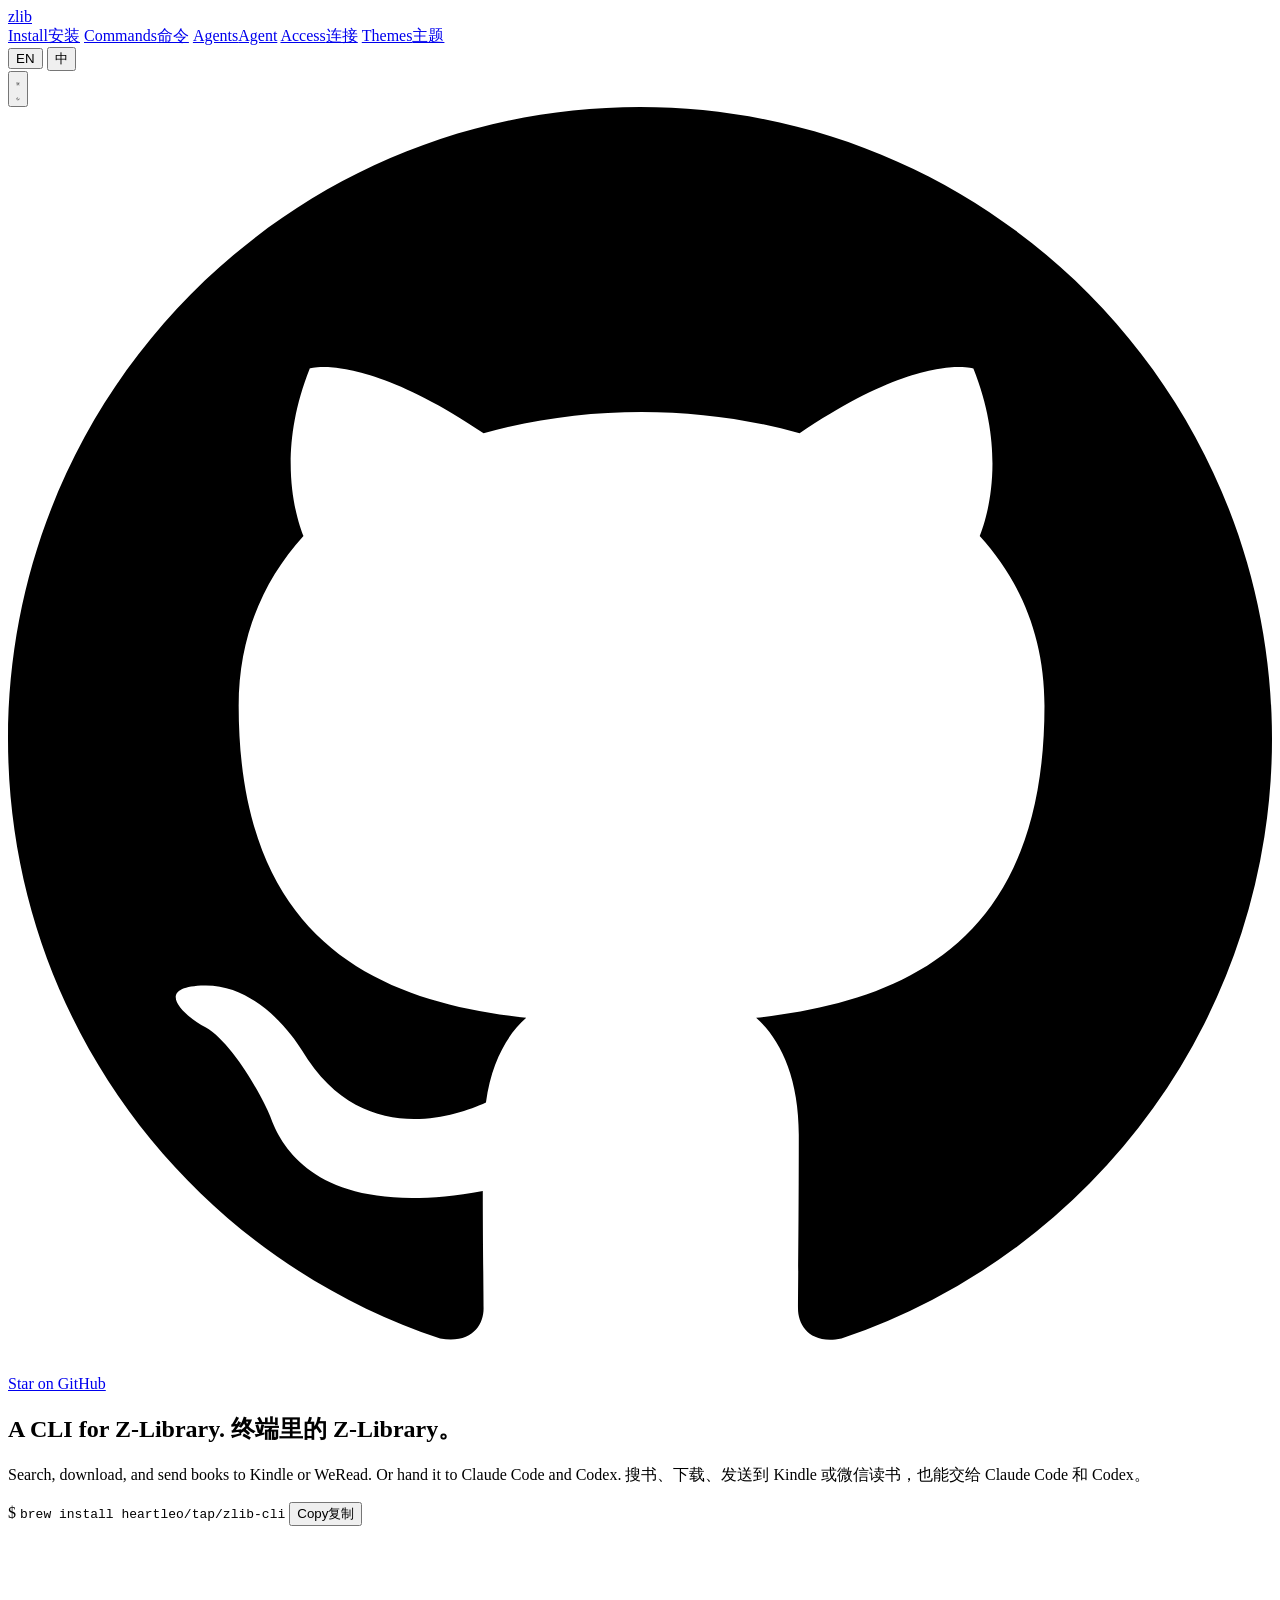
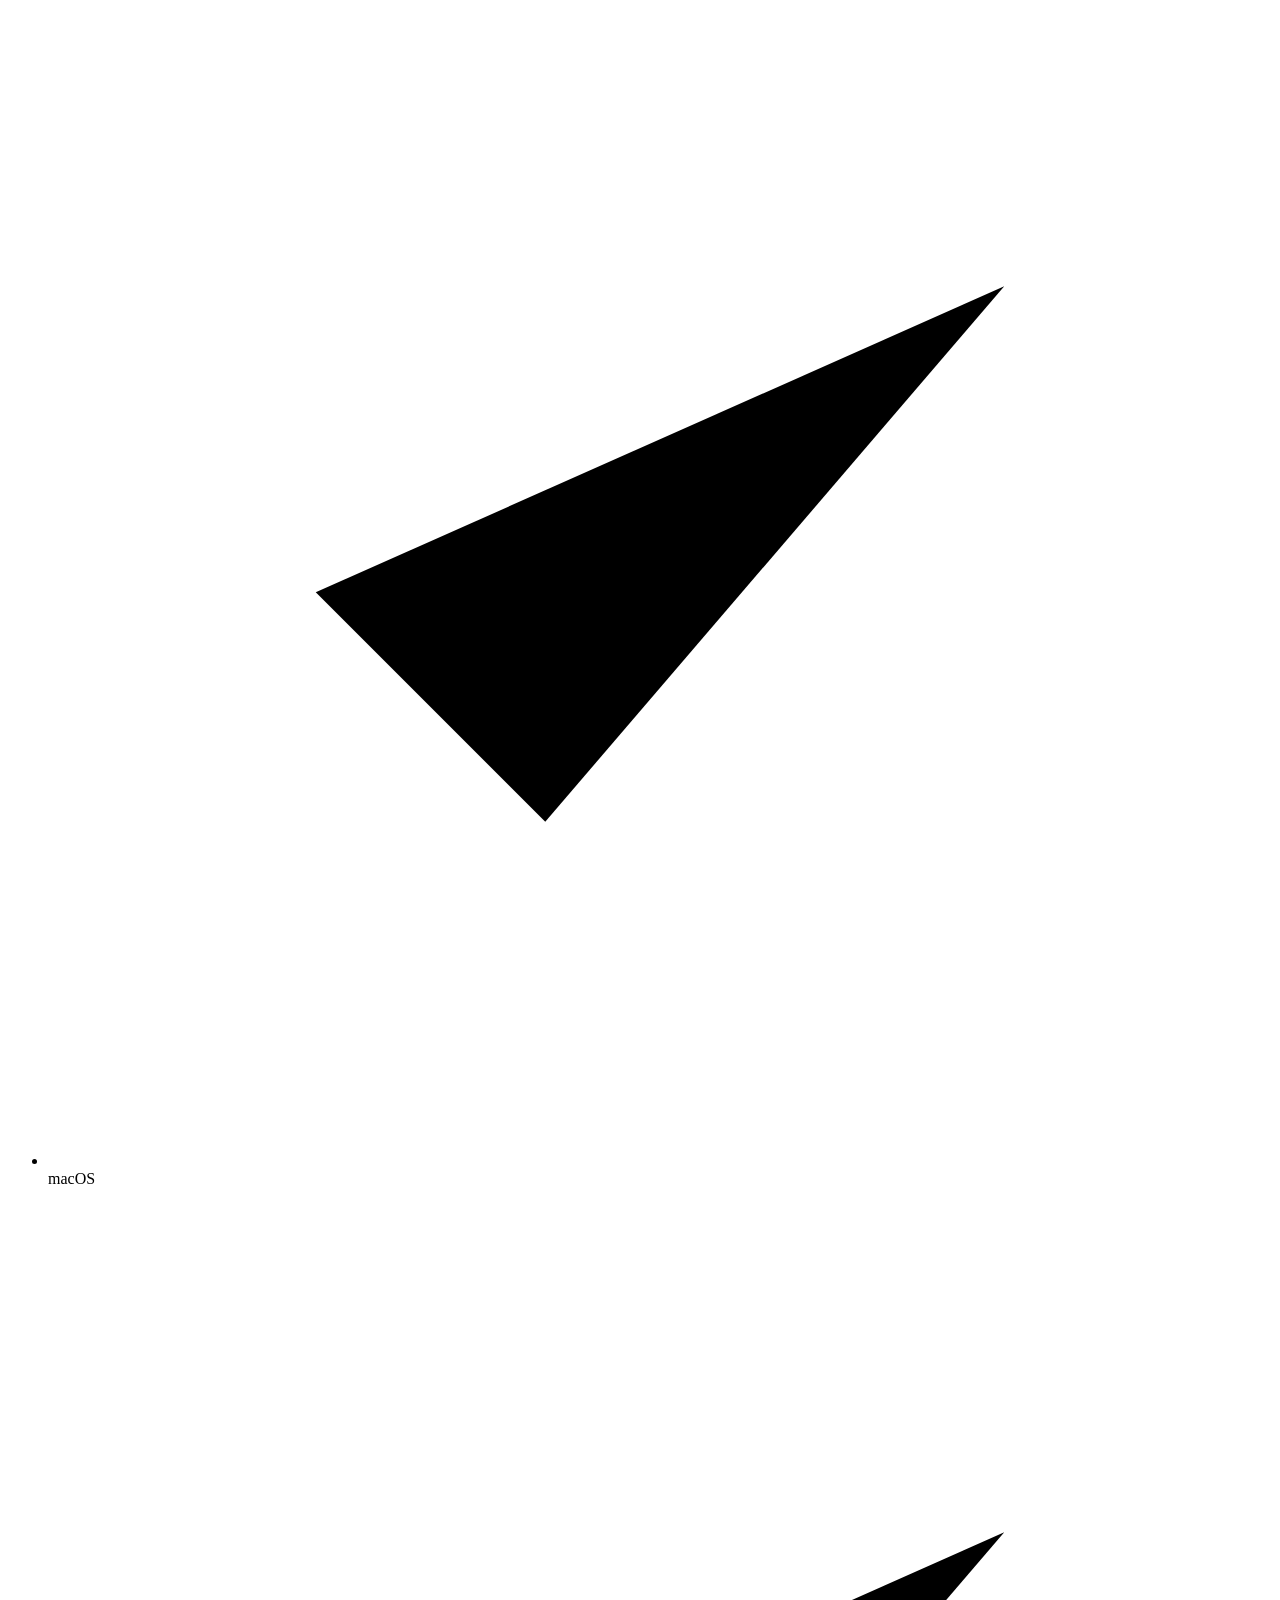
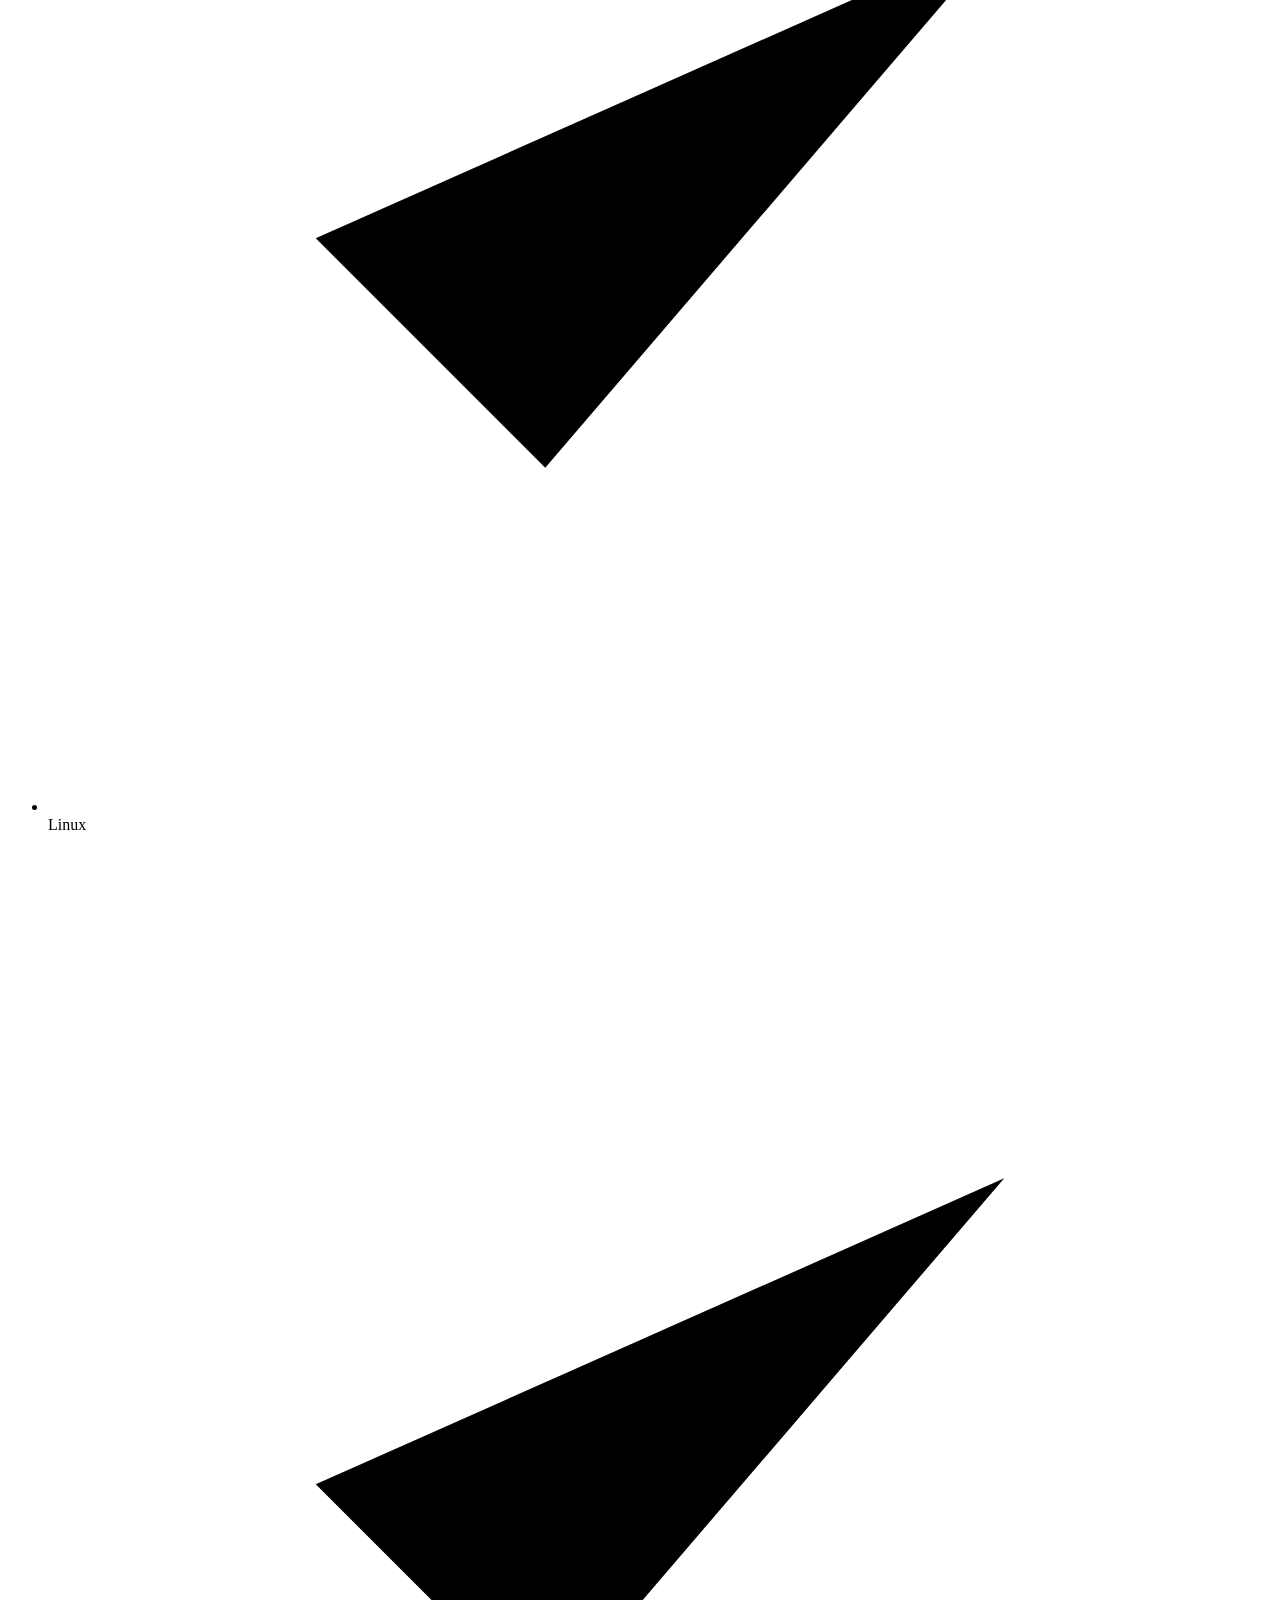
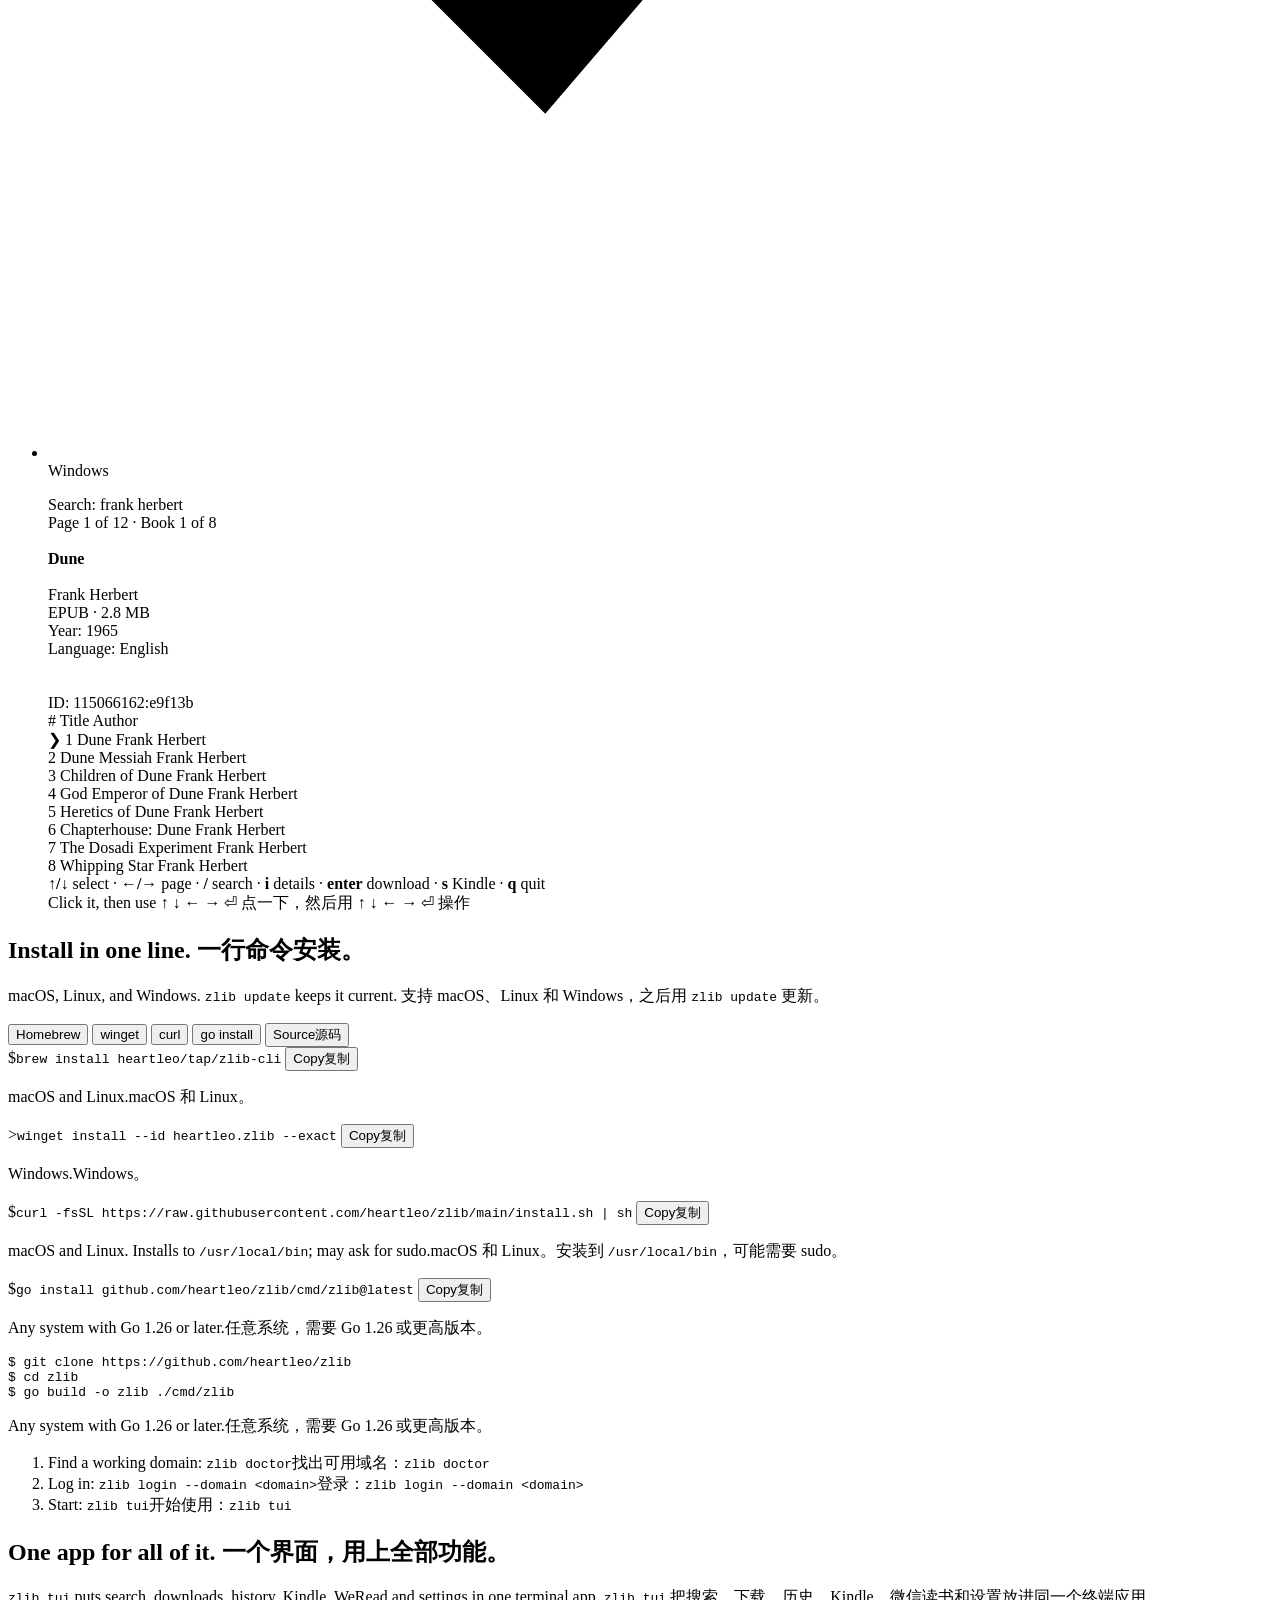
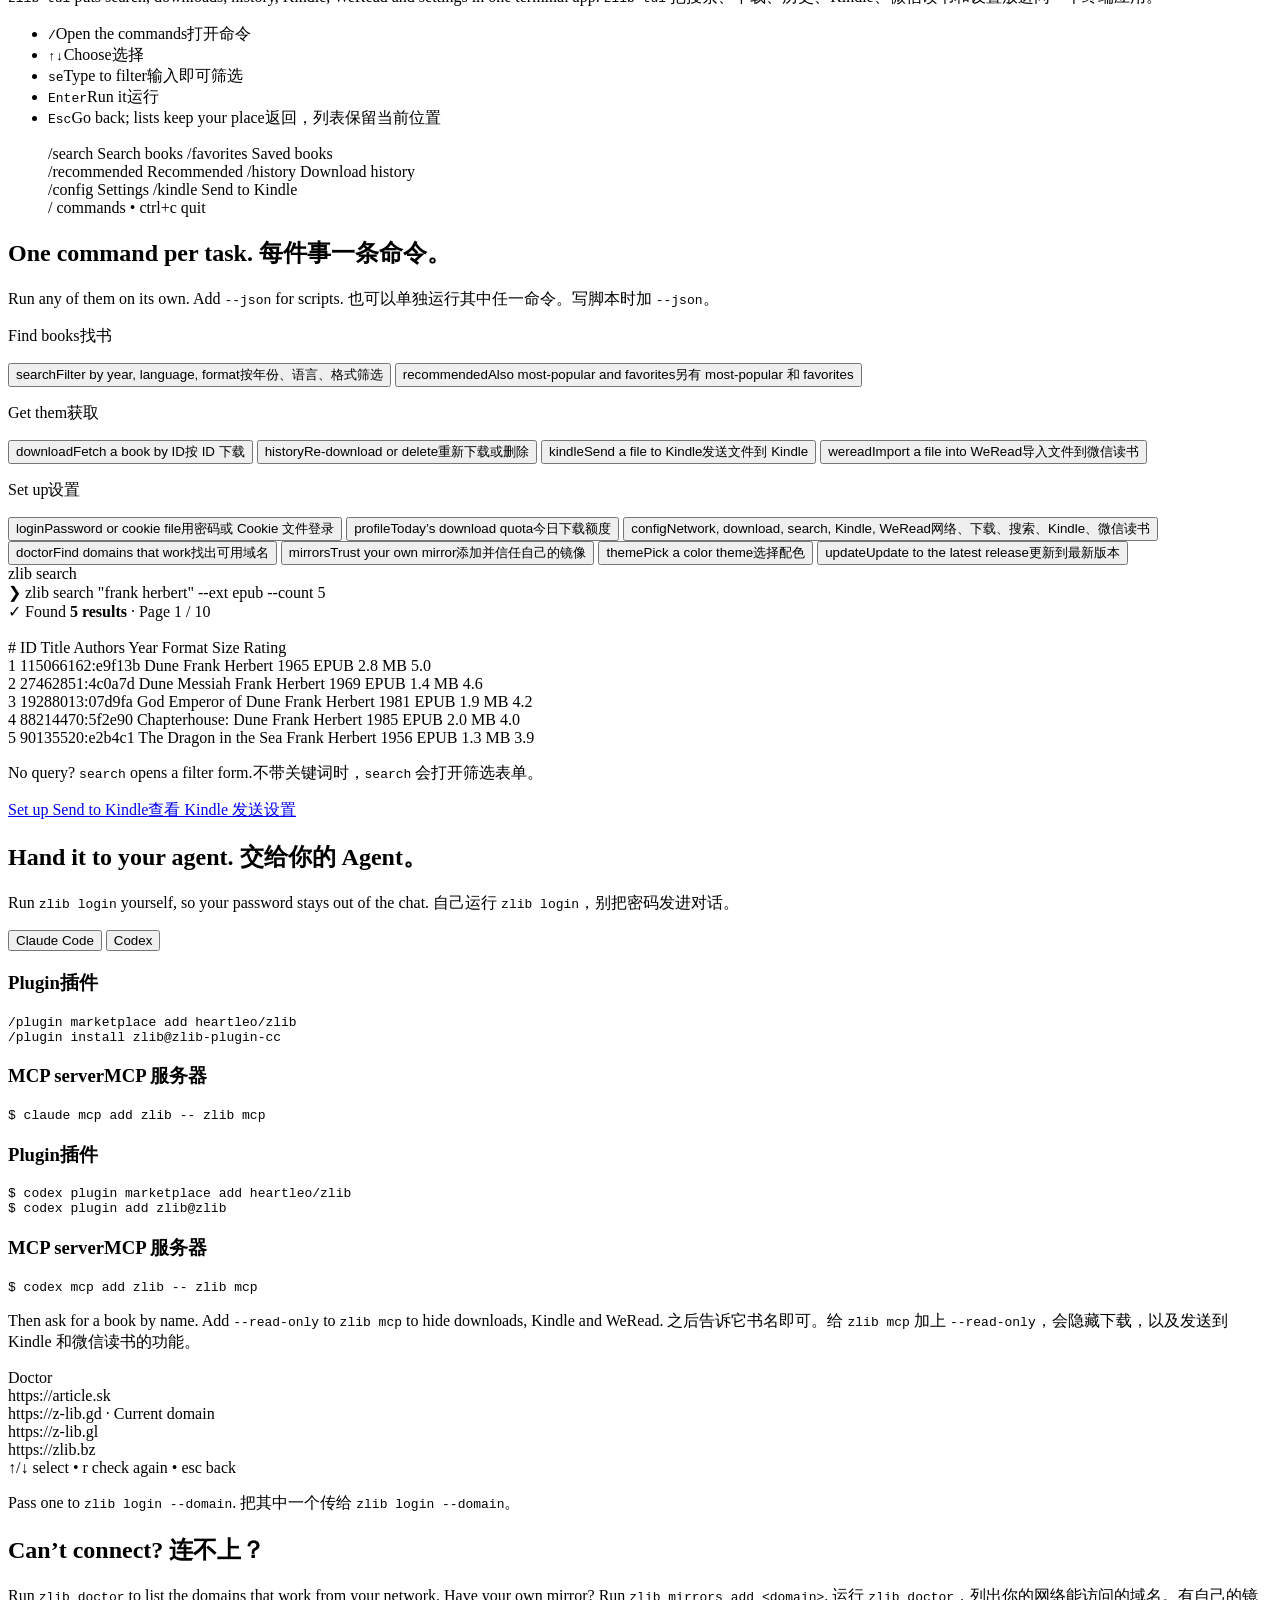
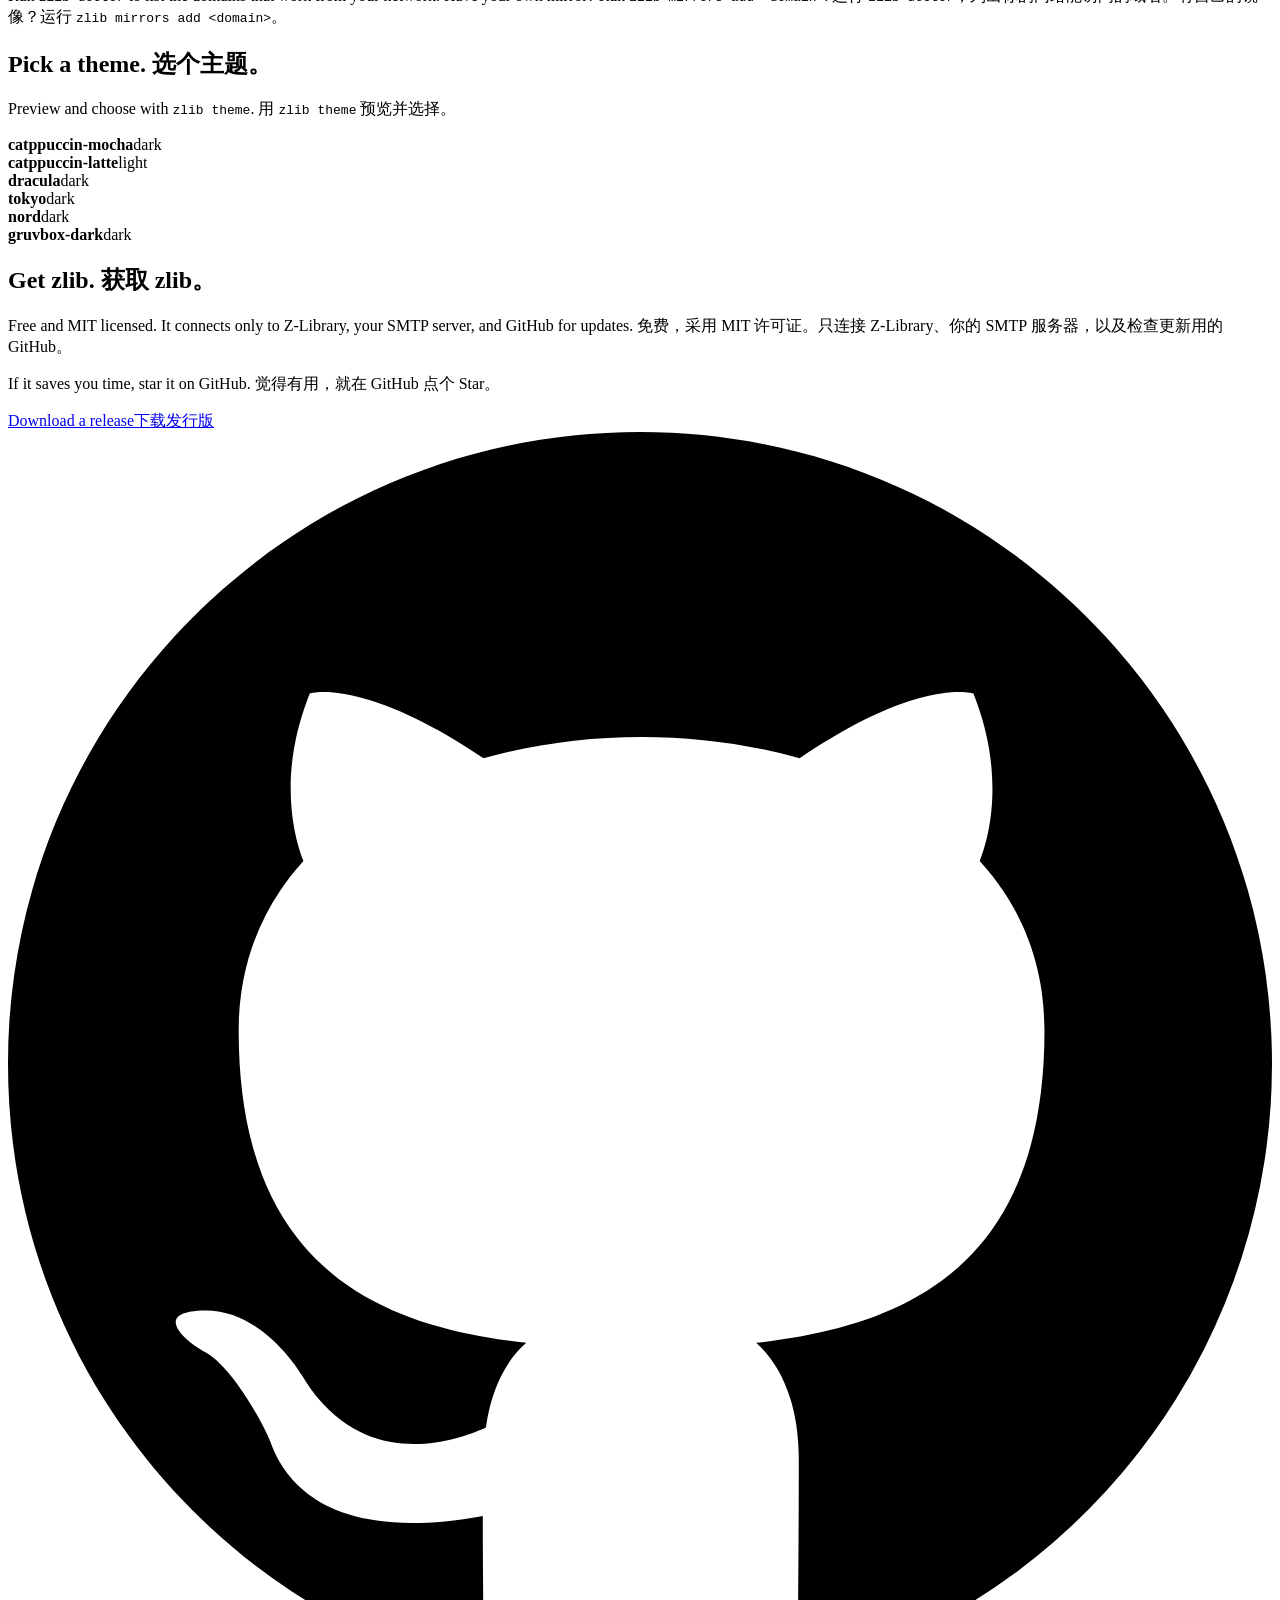
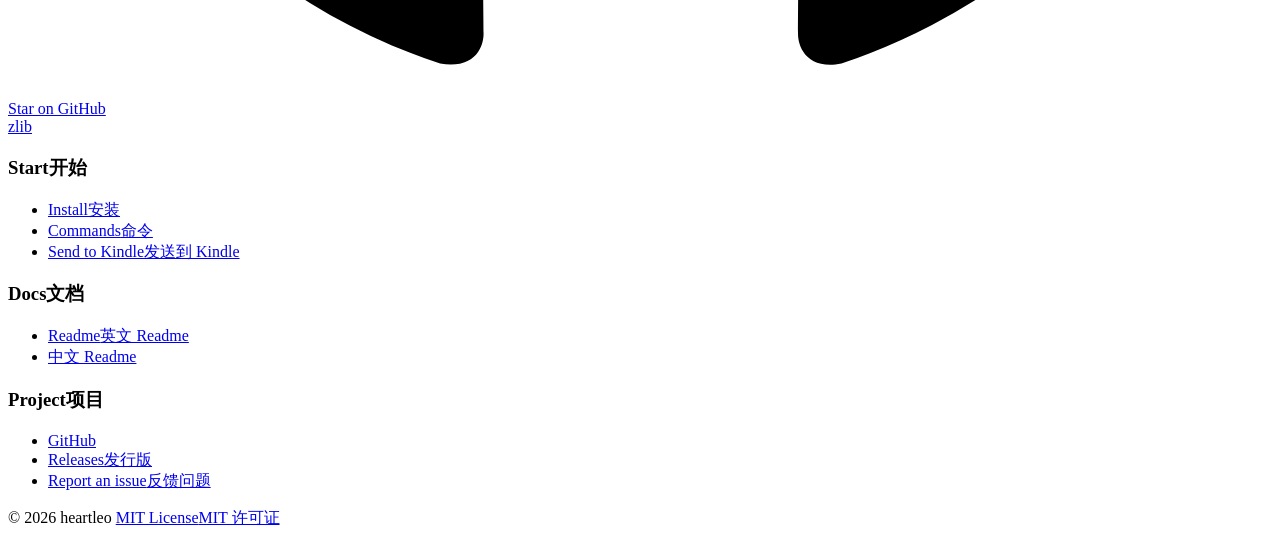
==== commit 8c7a2513: "fix(brew): rename formula to zlib-cli" ====
--- a/site/index.html
+++ b/site/index.html
@@ -114,8 +114,8 @@
       </p>
       <div class="cmdline rise d2">
         <span class="p" aria-hidden="true">$</span>
-        <code id="heroCmd">brew install heartleo/tap/zlib</code>
-        <button class="copy" type="button" data-copy="brew install heartleo/tap/zlib">
+        <code id="heroCmd">brew install heartleo/tap/zlib-cli</code>
+        <button class="copy" type="button" data-copy="brew install heartleo/tap/zlib-cli">
           <span data-i18n="en">Copy</span><span data-i18n="zh">复制</span>
         </button>
       </div>
@@ -168,8 +168,8 @@
 
       <div class="pane on" data-r data-pane="brew">
         <div class="cmdline">
-          <span class="p">$</span><code>brew install heartleo/tap/zlib</code>
-          <button class="copy" type="button" data-copy="brew install heartleo/tap/zlib"><span data-i18n="en">Copy</span><span data-i18n="zh">复制</span></button>
+          <span class="p">$</span><code>brew install heartleo/tap/zlib-cli</code>
+          <button class="copy" type="button" data-copy="brew install heartleo/tap/zlib-cli"><span data-i18n="en">Copy</span><span data-i18n="zh">复制</span></button>
         </div>
         <p class="note"><span data-i18n="en">macOS and Linux.</span><span data-i18n="zh">macOS 和 Linux。</span></p>
       </div>
@@ -845,6 +845,11 @@
      recommended-books picker. Regenerate them when those views change. */
   const SCREENS = {"config":"<div class=\"screen\" style=\"--cols:80\"><div class=\"bx\"><span class=\"mauve hb\">Settings</span></div><div class=\"bx\"> </div><div class=\"bx\"><span class=\"mauve hb\">  NETWORK</span></div><div class=\"bx\"><span class=\"tui-surface hb\">&gt; Domain              https://z-lib.gd</span><span class=\"tui-surface\">                                          </span></div><div class=\"bx\"><span>  Proxy URL           System proxy environment</span></div><div class=\"bx\"> </div><div class=\"bx\"><span class=\"mauve hb\">  DOWNLOADS</span></div><div class=\"bx\"><span>  Default directory   Current directory</span></div><div class=\"bx\"><span>  Download retries    3</span></div><div class=\"bx\"> </div><div class=\"bx\"><span class=\"mauve hb\">  SEARCH</span></div><div class=\"bx\"><span>  Default formats     Any format</span></div><div class=\"bx\"> </div><div class=\"bx\"><span class=\"mauve hb\">  KINDLE</span></div><div class=\"bx\"><span>  Kindle address      Add address</span></div><div class=\"bx\"><span>  From address        Add address</span></div><div class=\"bx\"><span>  SMTP host           smtp.gmail.com</span></div><div class=\"bx\"><span>  SMTP port           587</span></div><div class=\"bx\"><span>  SMTP security       starttls</span></div><div class=\"bx\"> </div><div class=\"bx\"><span class=\"mauve hb\">  WEREAD</span></div><div class=\"bx\"><span>  WeRead account      Not logged in</span></div><div class=\"bx\"><span>  WeRead proxy        System proxy environment</span></div><div class=\"bx\"> </div><div class=\"bx\"><span class=\"mauve\">esc</span><span> </span><span class=\"muted\">back</span><span class=\"tui-dim\"> • </span><span class=\"mauve\">enter</span><span> </span><span class=\"muted\">open</span><span class=\"tui-dim\"> • </span><span class=\"mauve\">↑/↓</span><span> </span><span class=\"muted\">select</span></div></div>","doctor":"<div class=\"screen\" style=\"--cols:54\"><div class=\"bx\"><span class=\"mauve hb\">Doctor</span></div><div class=\"bx\"> </div><div class=\"bx\"> </div><div class=\"bx\"><span>  https://article.sk</span></div><div class=\"bx\"> </div><div class=\"bx\"><span class=\"mauve\"><i class=\"v\"></i></span><span class=\"tui-surface\"> </span><span class=\"mauve tui-surface hb\">https://z-lib.gd  · Current domain</span><span class=\"tui-surface\">                </span></div><div class=\"bx\"> </div><div class=\"bx\"><span>  https://z-lib.gl</span></div><div class=\"bx\"> </div><div class=\"bx\"><span>  https://zlib.bz</span></div><div class=\"bx\"> </div><div class=\"bx\"><span class=\"mauve\">↑/↓</span><span> </span><span class=\"muted\">select</span><span class=\"tui-dim\"> • </span><span class=\"mauve\">r</span><span> </span><span class=\"muted\">check again</span><span class=\"tui-dim\"> • </span><span class=\"mauve\">esc</span><span> </span><span class=\"muted\">back</span></div></div>","login":"<div class=\"screen\" style=\"--cols:79\"><div class=\"bx\"><span class=\"mauve hb\">Log in</span></div><div class=\"bx\"> </div><div class=\"bx\"> </div><div class=\"bx\"><span>Email</span></div><div class=\"bx\"><span>&gt; </span><span>you@example.com</span><span> </span><span>                                                             </span></div><div class=\"bx\"> </div><div class=\"bx\"><span>Password</span></div><div class=\"bx\"><span>&gt; </span><span>*************</span><span class=\"tui-cursor\"> </span></div><div class=\"bx\"> </div><div class=\"bx\"><span class=\"tui-surface\">  </span><span class=\"tui-surface\">Log in</span><span class=\"tui-surface\">  </span></div><div class=\"bx\"> </div><div class=\"bx\"> </div><div class=\"bx\"><span class=\"mauve\">esc</span><span> </span><span class=\"muted\">cancel</span><span class=\"tui-dim\"> • </span><span class=\"mauve\">tab</span><span> </span><span class=\"muted\">next</span><span class=\"tui-dim\"> • </span><span class=\"mauve\">shift+tab</span><span> </span><span class=\"muted\">previous</span><span class=\"tui-dim\"> • </span><span class=\"mauve\">enter</span><span> </span><span class=\"muted\">continue</span><span class=\"tui-dim\"> • </span><span class=\"mauve\">ctrl+s</span><span> </span><span class=\"muted\">log in</span></div></div>","profile":"<div class=\"screen\" style=\"--cols:80\"><div class=\"bx\"><span class=\"mauve hb\">Profile</span></div><div class=\"bx\"> </div><div class=\"bx\"> </div><div class=\"bx\"><span class=\"hb\">Reader</span></div><div class=\"bx\"> </div><div class=\"bx\"><span class=\"mauve hb\">DAILY DOWNLOADS</span><span>                                                      </span><span class=\"hb\">6 / 10 used</span></div><div class=\"bx\"><span class=\"green-ramp\" style=\"--mix:100%\"><span class=\"hh\" style=\"width:1ch\"></span></span><span class=\"green-ramp\" style=\"--mix:99%\"><span class=\"hh\" style=\"width:1ch\"></span></span><span class=\"green-ramp\" style=\"--mix:98%\"><span class=\"hh\" style=\"width:1ch\"></span></span><span class=\"green-ramp\" style=\"--mix:96%\"><span class=\"hh\" style=\"width:1ch\"></span></span><span class=\"green-ramp\" style=\"--mix:95%\"><span class=\"hh\" style=\"width:1ch\"></span></span><span class=\"green-ramp\" style=\"--mix:94%\"><span class=\"hh\" style=\"width:1ch\"></span></span><span class=\"green-ramp\" style=\"--mix:92%\"><span class=\"hh\" style=\"width:1ch\"></span></span><span class=\"green-ramp\" style=\"--mix:91%\"><span class=\"hh\" style=\"width:1ch\"></span></span><span class=\"green-ramp\" style=\"--mix:90%\"><span class=\"hh\" style=\"width:1ch\"></span></span><span class=\"green-ramp\" style=\"--mix:88%\"><span class=\"hh\" style=\"width:1ch\"></span></span><span class=\"green-ramp\" style=\"--mix:87%\"><span class=\"hh\" style=\"width:1ch\"></span></span><span class=\"green-ramp\" style=\"--mix:86%\"><span class=\"hh\" style=\"width:1ch\"></span></span><span class=\"green-ramp\" style=\"--mix:84%\"><span class=\"hh\" style=\"width:1ch\"></span></span><span class=\"green-ramp\" style=\"--mix:83%\"><span class=\"hh\" style=\"width:1ch\"></span></span><span class=\"green-ramp\" style=\"--mix:82%\"><span class=\"hh\" style=\"width:1ch\"></span></span><span class=\"green-ramp\" style=\"--mix:81%\"><span class=\"hh\" style=\"width:1ch\"></span></span><span class=\"green-ramp\" style=\"--mix:79%\"><span class=\"hh\" style=\"width:1ch\"></span></span><span class=\"green-ramp\" style=\"--mix:78%\"><span class=\"hh\" style=\"width:1ch\"></span></span><span class=\"green-ramp\" style=\"--mix:77%\"><span class=\"hh\" style=\"width:1ch\"></span></span><span class=\"green-ramp\" style=\"--mix:75%\"><span class=\"hh\" style=\"width:1ch\"></span></span><span class=\"green-ramp\" style=\"--mix:74%\"><span class=\"hh\" style=\"width:1ch\"></span></span><span class=\"green-ramp\" style=\"--mix:73%\"><span class=\"hh\" style=\"width:1ch\"></span></span><span class=\"green-ramp\" style=\"--mix:71%\"><span class=\"hh\" style=\"width:1ch\"></span></span><span class=\"green-ramp\" style=\"--mix:70%\"><span class=\"hh\" style=\"width:1ch\"></span></span><span class=\"green-ramp\" style=\"--mix:69%\"><span class=\"hh\" style=\"width:1ch\"></span></span><span class=\"green-ramp\" style=\"--mix:67%\"><span class=\"hh\" style=\"width:1ch\"></span></span><span class=\"green-ramp\" style=\"--mix:66%\"><span class=\"hh\" style=\"width:1ch\"></span></span><span class=\"green-ramp\" style=\"--mix:65%\"><span class=\"hh\" style=\"width:1ch\"></span></span><span class=\"green-ramp\" style=\"--mix:63%\"><span class=\"hh\" style=\"width:1ch\"></span></span><span class=\"green-ramp\" style=\"--mix:62%\"><span class=\"hh\" style=\"width:1ch\"></span></span><span class=\"green-ramp\" style=\"--mix:61%\"><span class=\"hh\" style=\"width:1ch\"></span></span><span class=\"green-ramp\" style=\"--mix:60%\"><span class=\"hh\" style=\"width:1ch\"></span></span><span class=\"green-ramp\" style=\"--mix:58%\"><span class=\"hh\" style=\"width:1ch\"></span></span><span class=\"green-ramp\" style=\"--mix:57%\"><span class=\"hh\" style=\"width:1ch\"></span></span><span class=\"green-ramp\" style=\"--mix:56%\"><span class=\"hh\" style=\"width:1ch\"></span></span><span class=\"green-ramp\" style=\"--mix:55%\"><span class=\"hh\" style=\"width:1ch\"></span></span><span class=\"green-ramp\" style=\"--mix:54%\"><span class=\"hh\" style=\"width:1ch\"></span></span><span class=\"green-ramp\" style=\"--mix:52%\"><span class=\"hh\" style=\"width:1ch\"></span></span><span class=\"green-ramp\" style=\"--mix:51%\"><span class=\"hh\" style=\"width:1ch\"></span></span><span class=\"green-ramp\" style=\"--mix:50%\"><span class=\"hh\" style=\"width:1ch\"></span></span><span class=\"green-ramp\" style=\"--mix:49%\"><span class=\"hh\" style=\"width:1ch\"></span></span><span class=\"green-ramp\" style=\"--mix:47%\"><span class=\"hh\" style=\"width:1ch\"></span></span><span class=\"green-ramp\" style=\"--mix:46%\"><span class=\"hh\" style=\"width:1ch\"></span></span><span class=\"green-ramp\" style=\"--mix:45%\"><span class=\"hh\" style=\"width:1ch\"></span></span><span class=\"green-ramp\" style=\"--mix:43%\"><span class=\"hh\" style=\"width:1ch\"></span></span><span class=\"green-ramp\" style=\"--mix:42%\"><span class=\"hh\" style=\"width:1ch\"></span></span><span class=\"green-ramp\" style=\"--mix:41%\"><span class=\"hh\" style=\"width:1ch\"></span></span><span class=\"green-ramp\" style=\"--mix:40%\"><span class=\"hh\" style=\"width:1ch\"></span></span><span class=\"tui-dim\"><span class=\"h\" style=\"width:32ch\"></span></span></div><div class=\"bx\"><span class=\"muted\">Resets at </span><span>2026-10-19 00:00</span></div><div class=\"bx\"> </div><div class=\"bx\"><span class=\"mauve hb\">ACCOUNT</span><span> </span><span class=\"tui-dim\"><span class=\"h\" style=\"width:72ch\"></span></span></div><div class=\"bx\"><span class=\"muted\">Email</span><span>                                    </span><span class=\"muted\">Kindle email</span></div><div class=\"bx\"><span>you@example.com</span><span>                          </span><span>you@kindle.com</span></div><div class=\"bx\"> </div><div class=\"bx\"><span class=\"muted\">Plan</span></div><div class=\"bx\"><span>Standard</span></div><div class=\"bx\"> </div><div class=\"bx\"> </div><div class=\"bx\"><span class=\"mauve\">esc</span><span> </span><span class=\"muted\">back</span></div></div>","recommended":"<div class=\"screen\" style=\"--cols:80\"><div class=\"bx\"><span class=\"mauve hb\">Recommended books</span></div><div class=\"bx\"><span class=\"muted\">Book 1 of 3</span></div><div class=\"bx\"><span class=\"mauve\"><i class=\"tl\"></i><span class=\"h\" style=\"width:76ch\"></span><i class=\"tr\"></i></span></div><div class=\"bx\"><span class=\"mauve\"><i class=\"v\"></i></span><span> </span><span class=\"mauve hb\">Dune</span><span>                                                                       </span><span class=\"mauve\"><i class=\"v\"></i></span></div><div class=\"bx\"><span class=\"mauve\"><i class=\"v\"></i></span><span>                                                                            </span><span class=\"mauve\"><i class=\"v\"></i></span></div><div class=\"bx\"><span class=\"mauve\"><i class=\"v\"></i></span><span> Frank Herbert                                                              </span><span class=\"mauve\"><i class=\"v\"></i></span></div><div class=\"bx\"><span class=\"mauve\"><i class=\"v\"></i></span><span> </span><span class=\"muted\">EPUB · 2.8 MB</span><span>                                                              </span><span class=\"mauve\"><i class=\"v\"></i></span></div><div class=\"bx\"><span class=\"mauve\"><i class=\"v\"></i></span><span> </span><span class=\"muted\">Year: 1965</span><span>                                                                 </span><span class=\"mauve\"><i class=\"v\"></i></span></div><div class=\"bx\"><span class=\"mauve\"><i class=\"v\"></i></span><span>                                                                            </span><span class=\"mauve\"><i class=\"v\"></i></span></div><div class=\"bx\"><span class=\"mauve\"><i class=\"v\"></i></span><span>                                                                            </span><span class=\"mauve\"><i class=\"v\"></i></span></div><div class=\"bx\"><span class=\"mauve\"><i class=\"v\"></i></span><span>                                                                            </span><span class=\"mauve\"><i class=\"v\"></i></span></div><div class=\"bx\"><span class=\"mauve\"><i class=\"v\"></i></span><span> </span><span class=\"muted\">ID: 115066162:e9f13b</span><span>                                                       </span><span class=\"mauve\"><i class=\"v\"></i></span></div><div class=\"bx\"><span class=\"mauve\"><i class=\"bl\"></i><span class=\"h\" style=\"width:76ch\"></span><i class=\"br\"></i></span></div><div class=\"bx\"> </div><div class=\"bx\"><span class=\"muted\">  #   Title              Author</span></div><div class=\"bx\"><span class=\"tui-surface hb\">&gt; 1   Dune               Frank Herbert                                          </span></div><div class=\"bx\"><span>  2   Dune Messiah       Frank Herbert</span></div><div class=\"bx\"><span>  3   Children of Dune   Frank Herbert</span></div><div class=\"bx\"> </div><div class=\"bx\"><span class=\"muted\">↑/↓ select · PgUp/PgDn scroll · i details · enter download · s Kindle · q quit</span></div></div>"};
 
+  // The latest published release, stamped by .github/workflows/pages.yml at
+  // deploy time. A local preview shows the placeholder version instead.
+  const STAMPED = "{{ZLIB_VERSION}}";
+  const RELEASE = STAMPED.startsWith("{{") ? "vX.Y.Z" : STAMPED;
+
   const TRANSCRIPTS = {
     login: P("zlib login --domain https://z-lib.gd") + SCREENS.login,
 
@@ -898,7 +903,7 @@
     config: SCREENS.config,
 
     update: P("zlib update") +
-      OK("zlib v0.0.13 is up to date")
+      OK("zlib " + RELEASE + " is up to date")
   };
 
   /* the line under the window: how to go further, in both languages */
